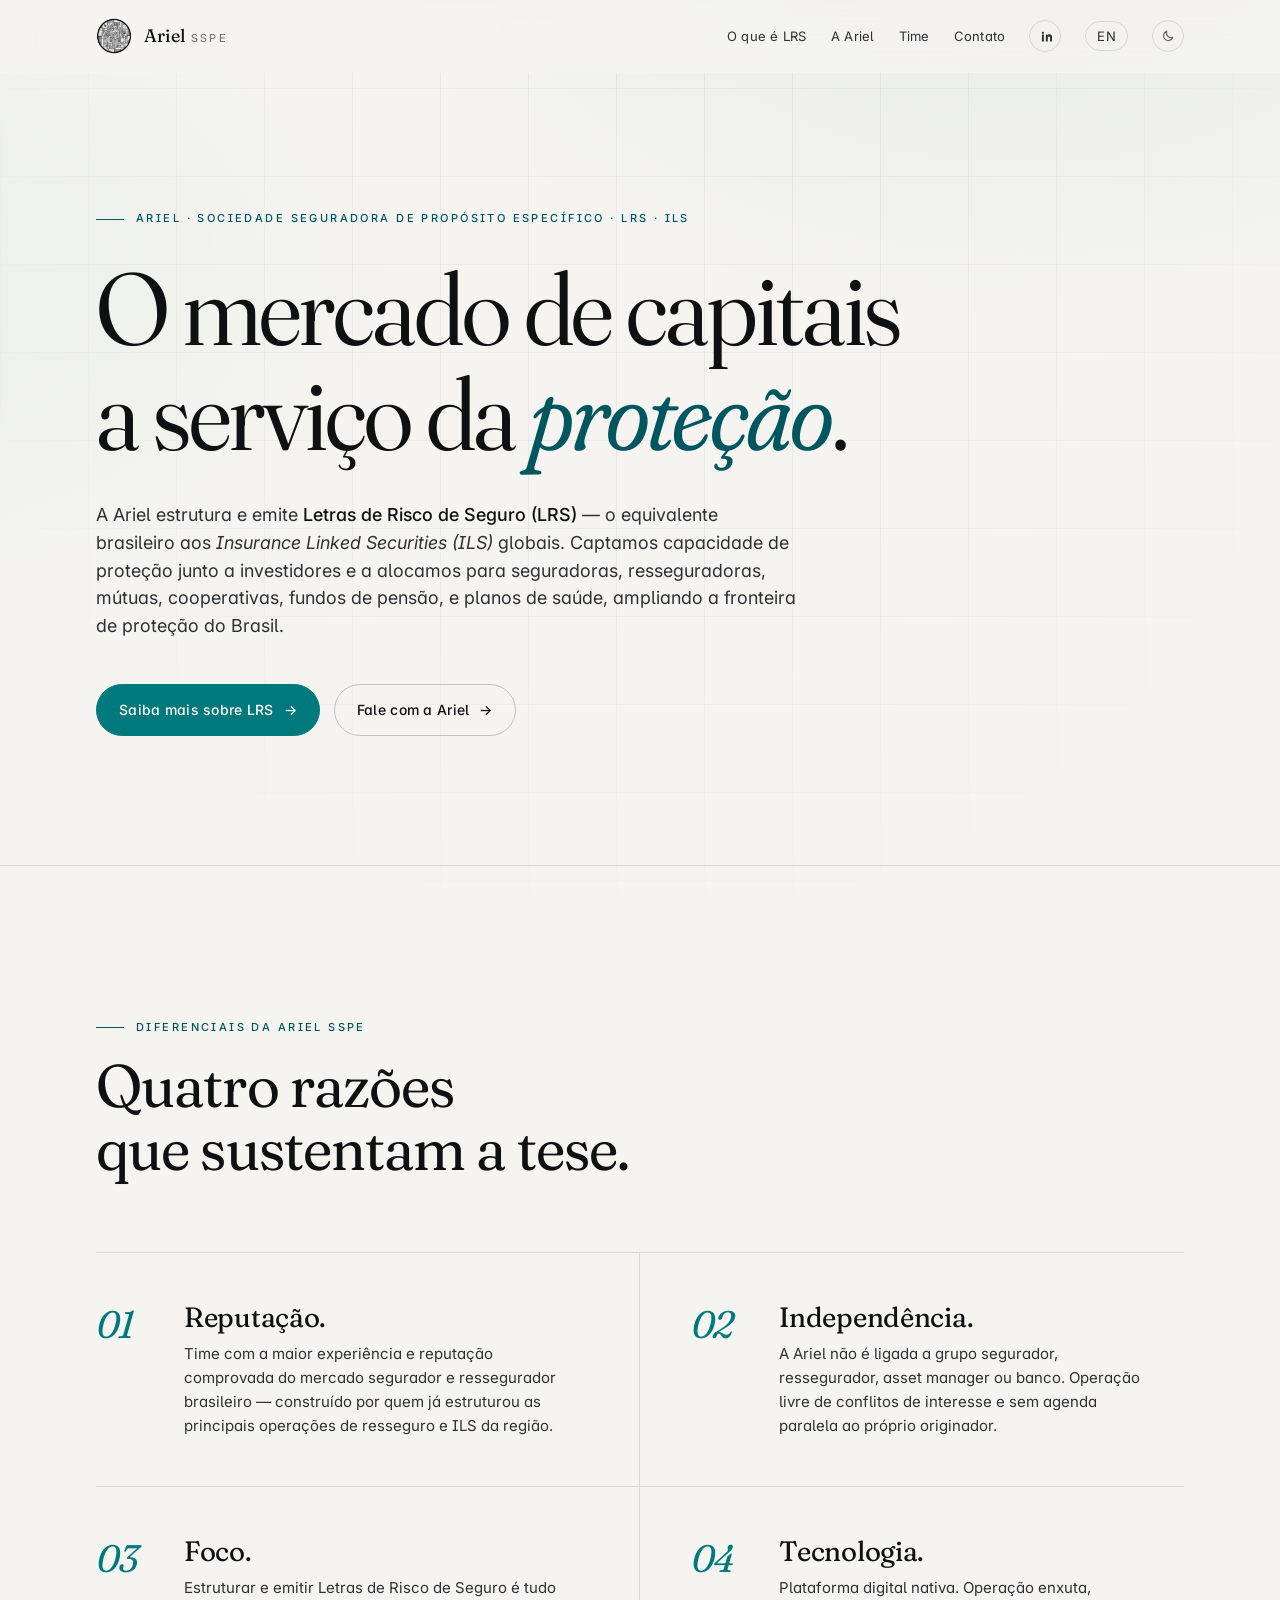
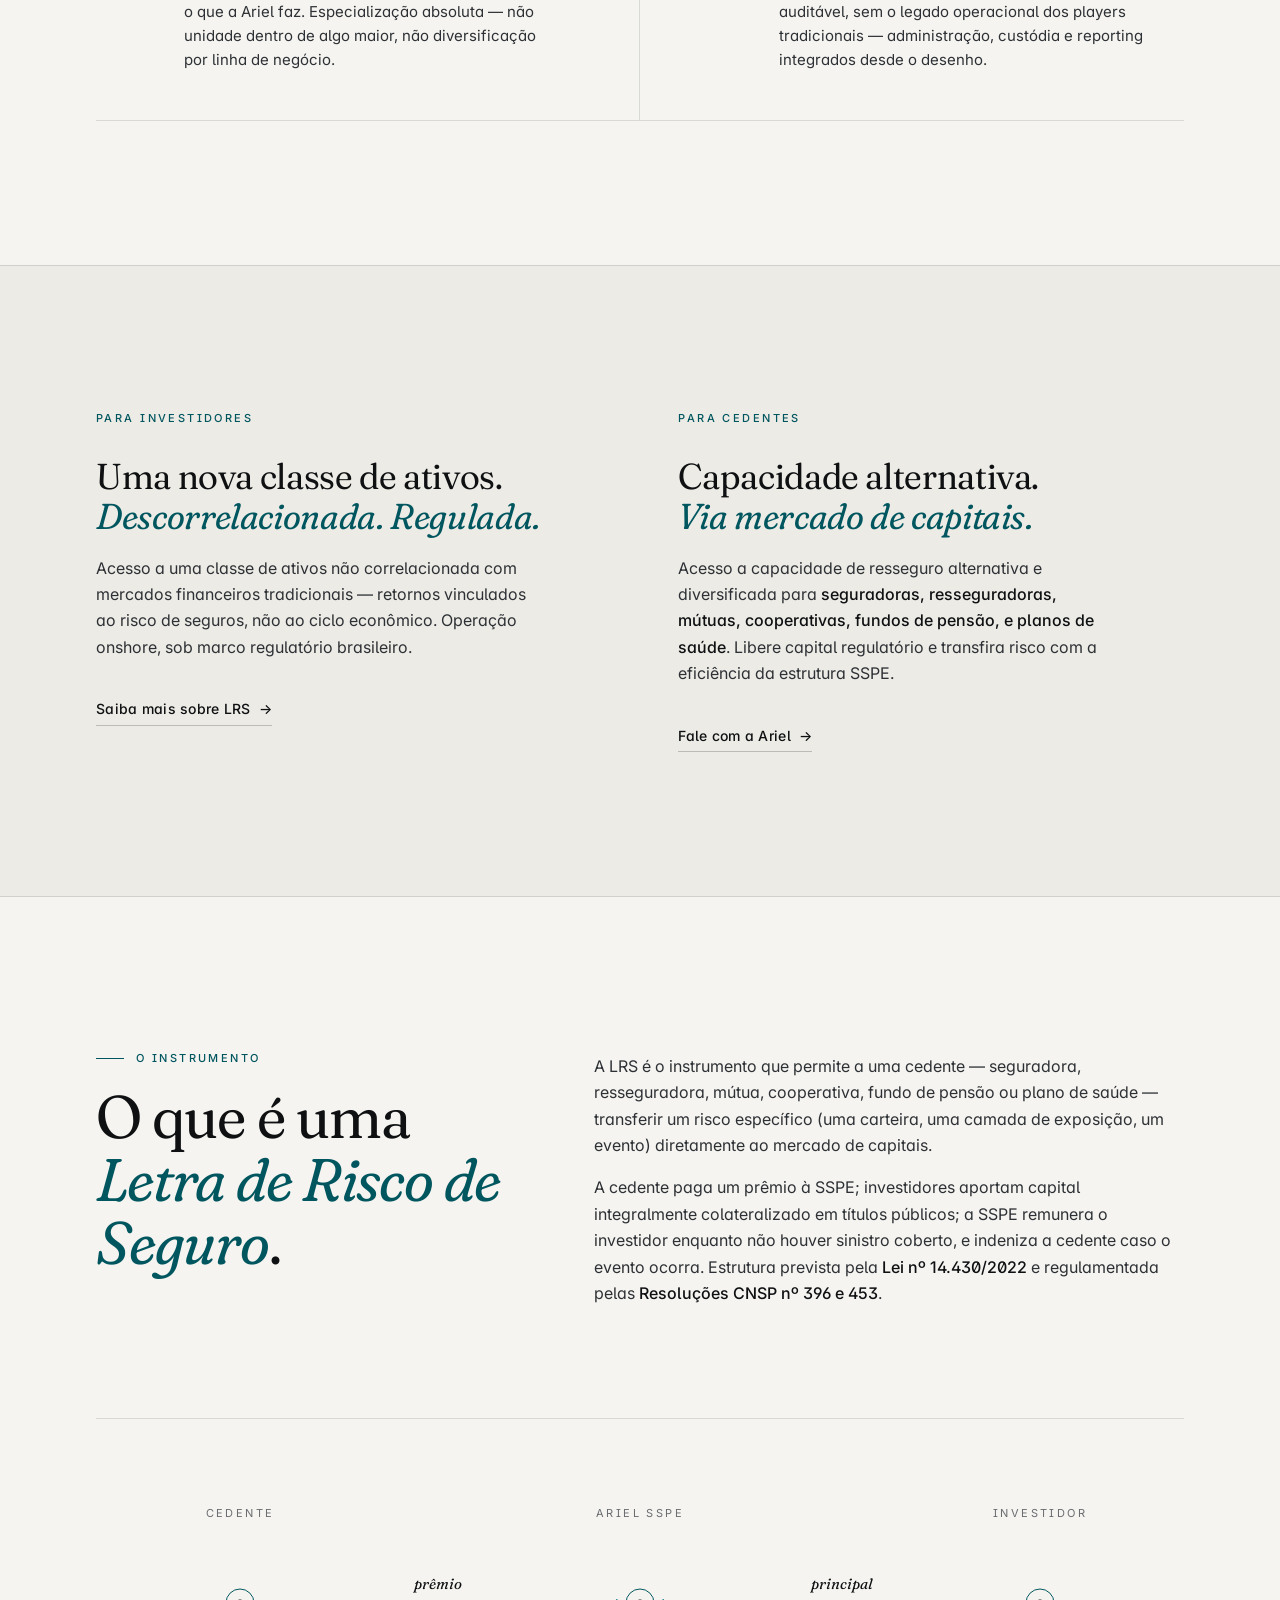
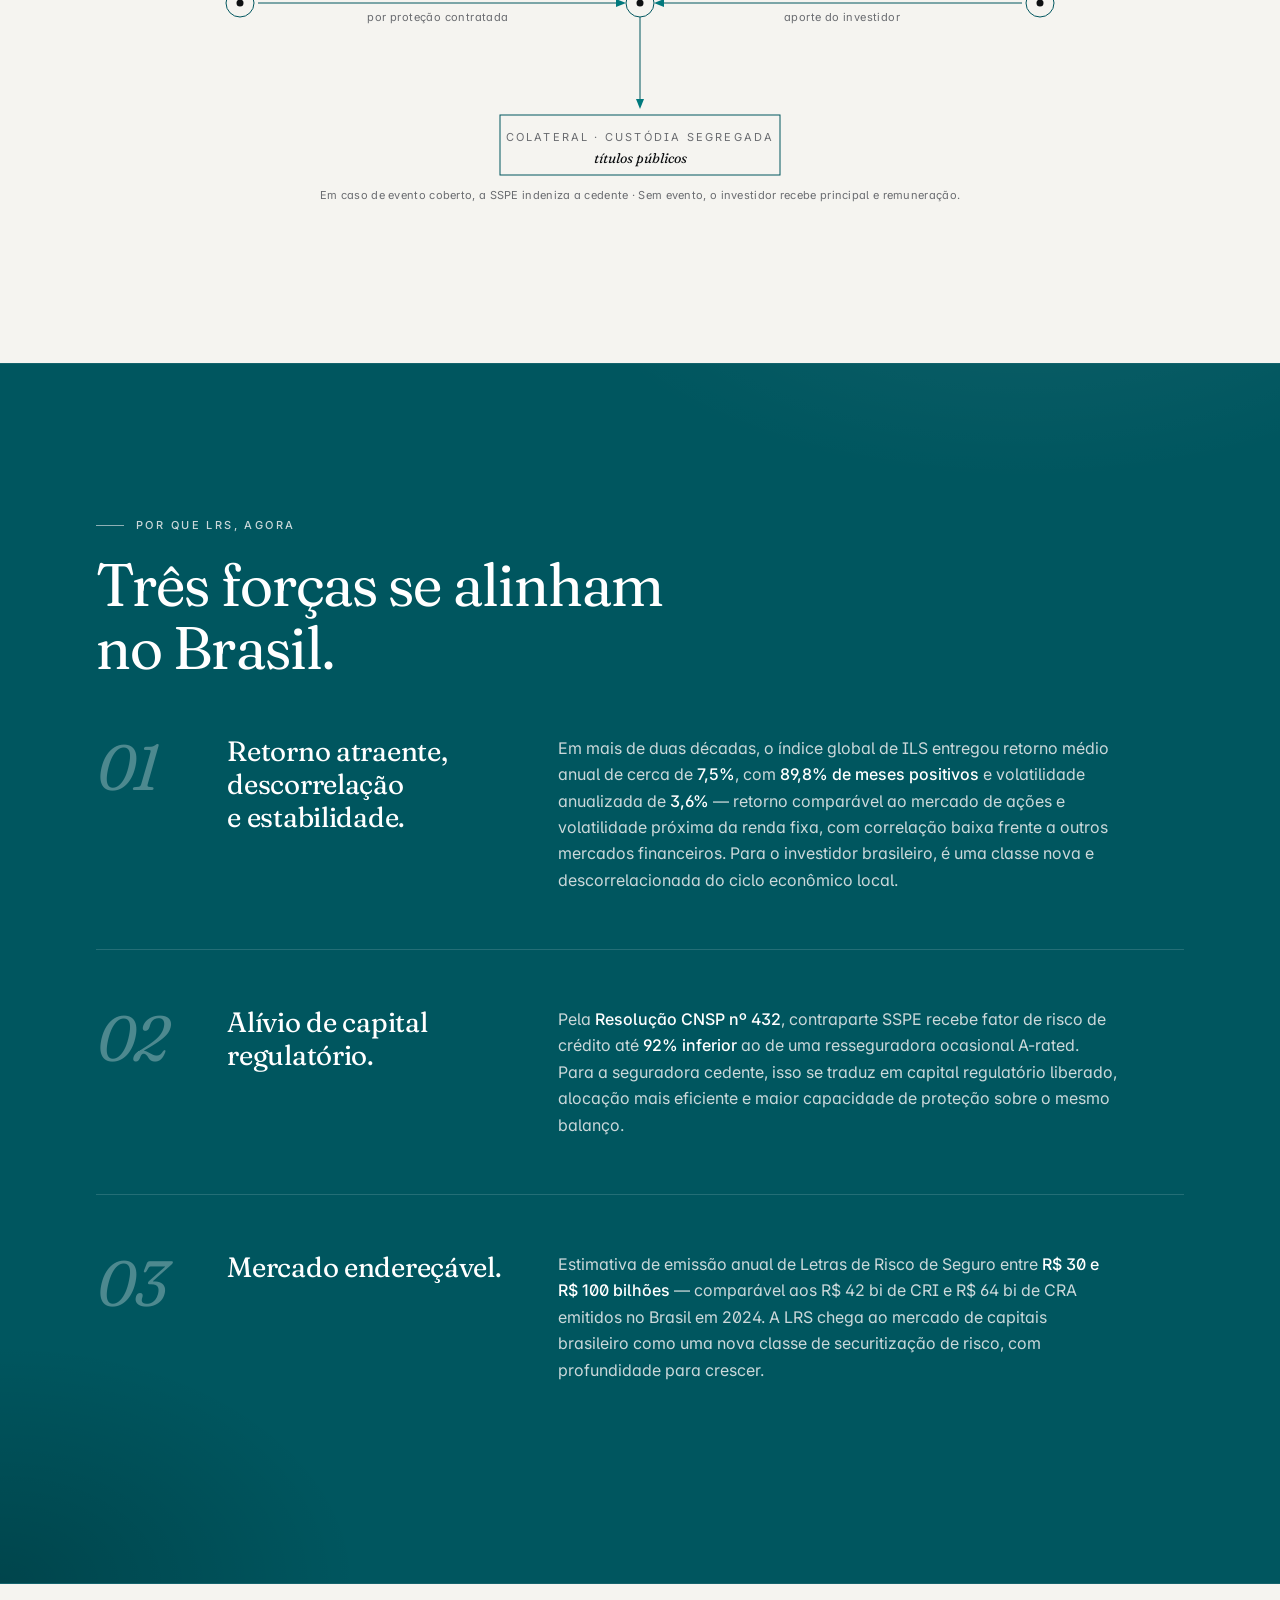
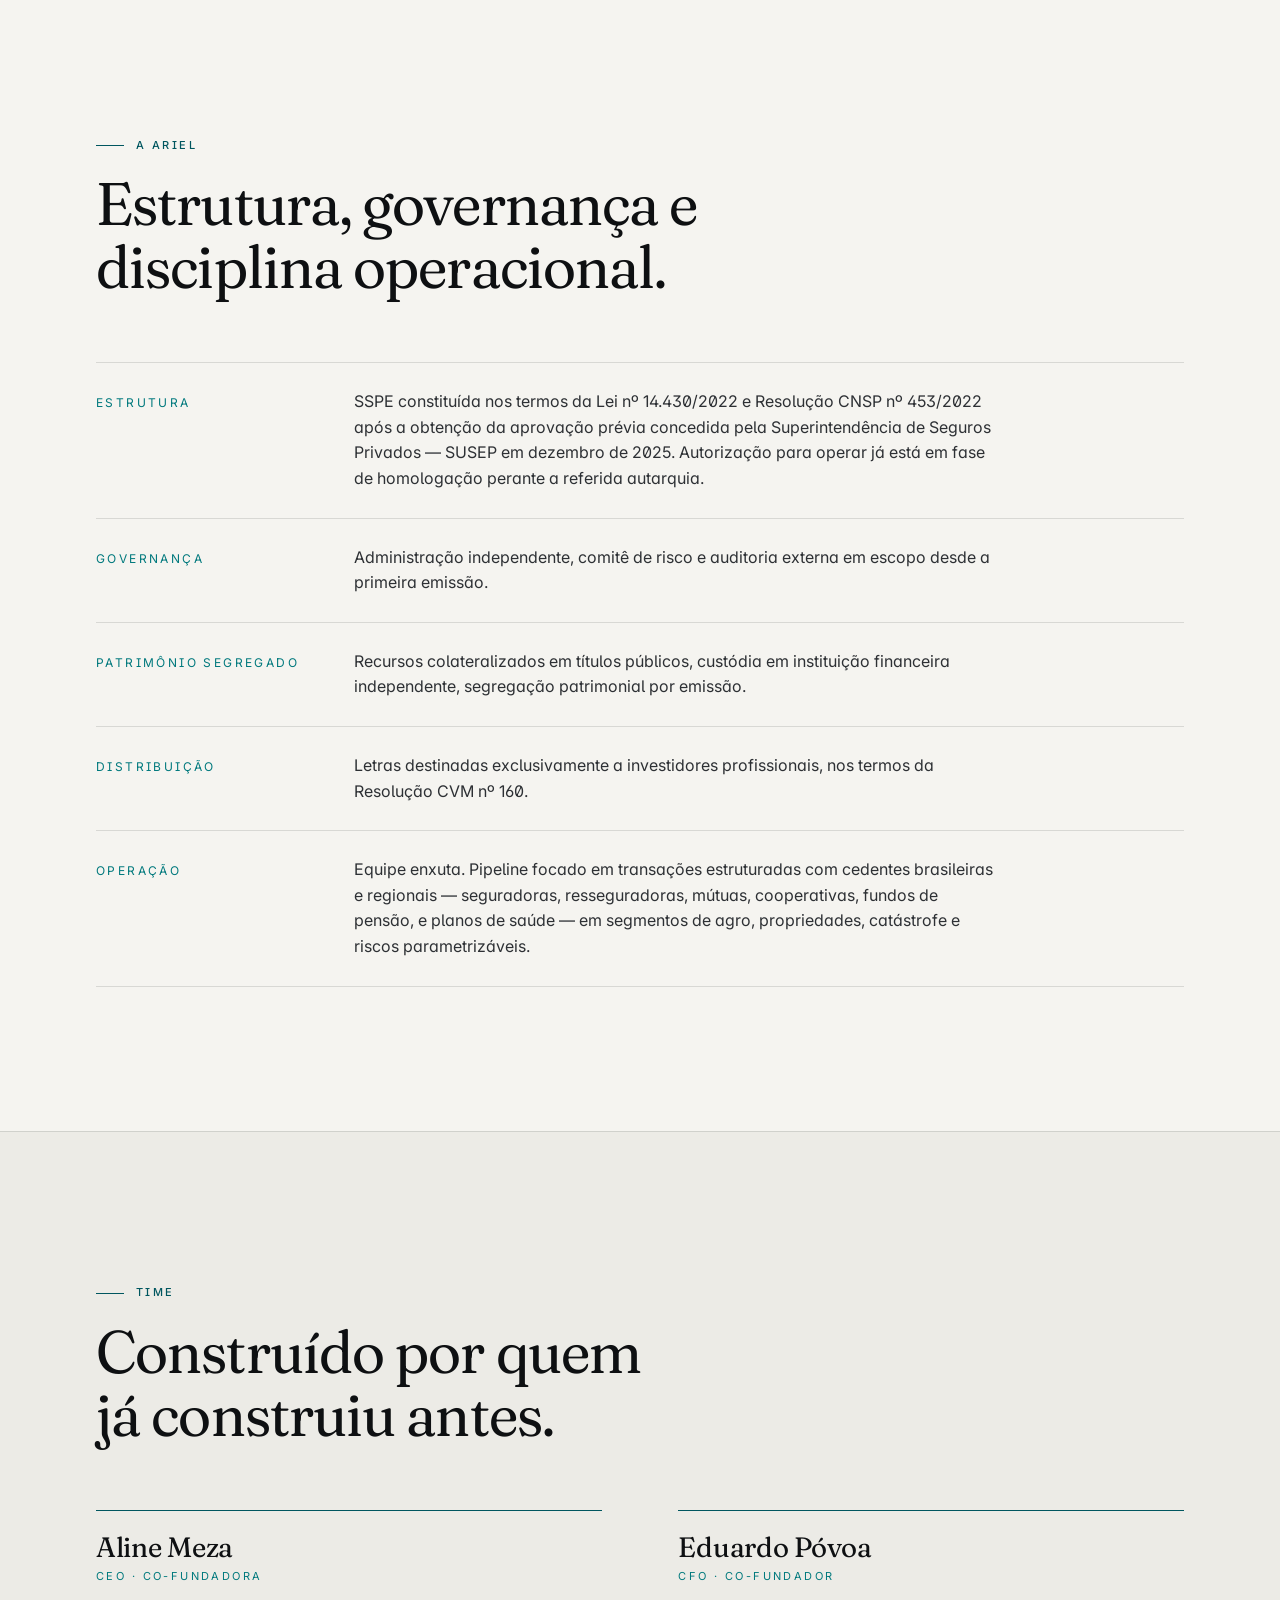
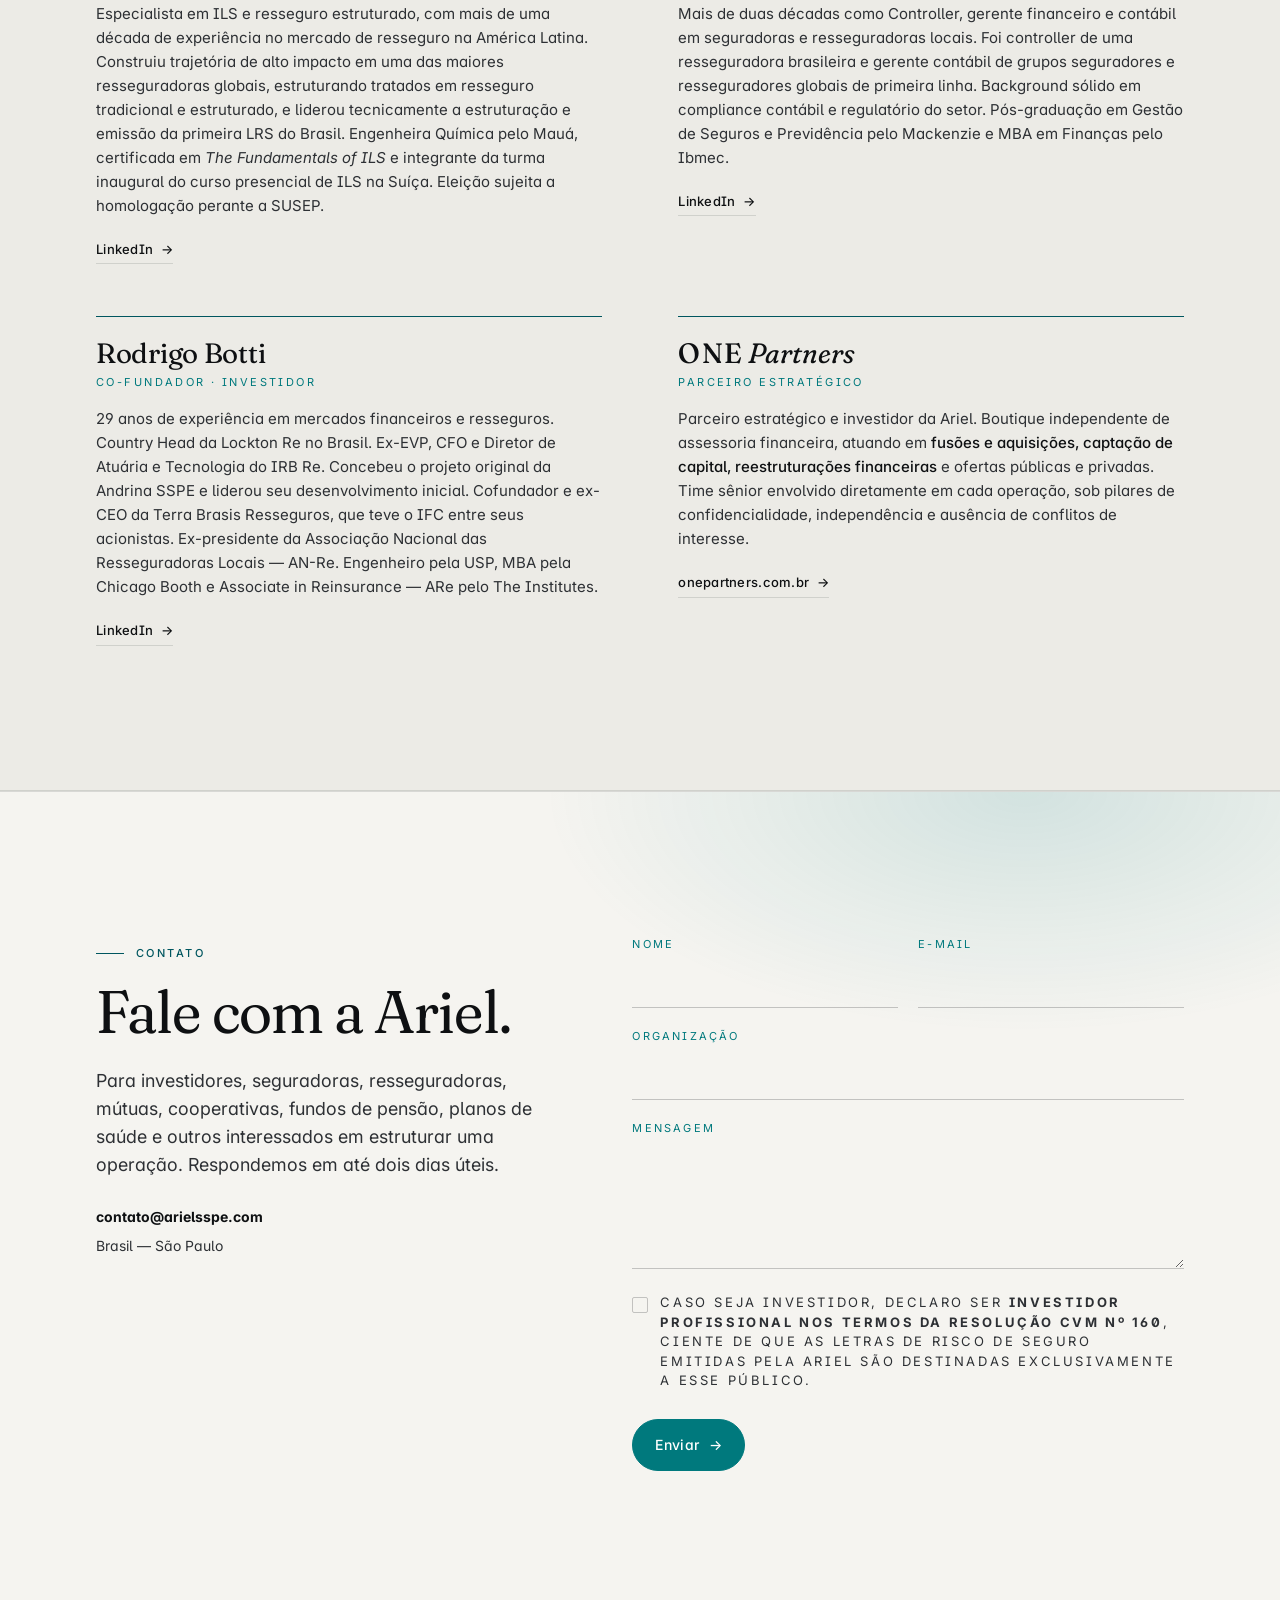
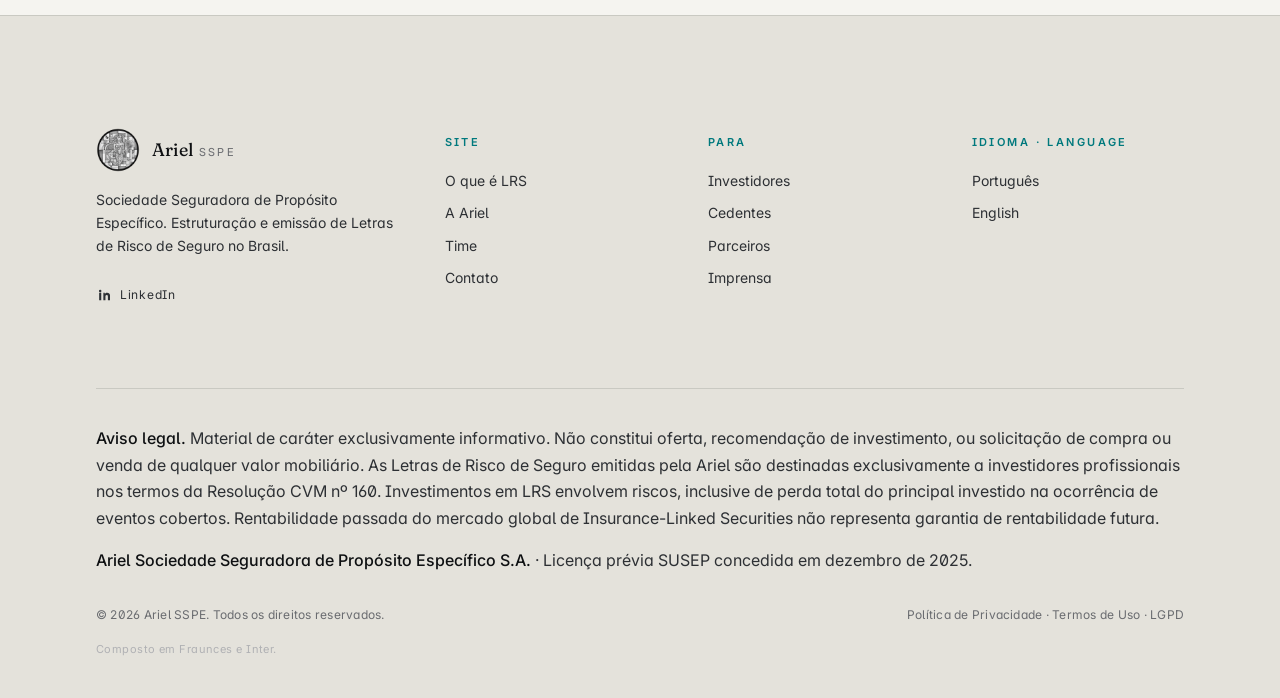
==== index.html @ 904cb1ef "PT contact section: restore "e outros interessados em estruturar uma operação" Per Rodrigo, the trai" ====
<!doctype html>
<html lang="pt-BR">
<head>
<meta charset="utf-8" />
<meta name="viewport" content="width=device-width, initial-scale=1, viewport-fit=cover" />
<title>Ariel — Sociedade Seguradora de Propósito Específico · LRS · ILS</title>
<meta name="description" content="A Ariel estrutura e emite Letras de Risco de Seguro (LRS), o equivalente brasileiro aos ILS globais. Capacidade de proteção do mercado de capitais para seguradoras cedentes." />
<meta name="theme-color" content="#06080A" />

<meta property="og:title" content="Ariel — Sociedade Seguradora de Propósito Específico" />
<meta property="og:description" content="O mercado de capitais a serviço da proteção. LRS · ILS · Brasil." />
<meta property="og:type" content="website" />
<meta property="og:url" content="https://arielsspe.com/" />
<meta property="og:locale" content="pt_BR" />
<meta property="og:locale:alternate" content="en_US" />
<meta property="og:image" content="https://arielsspe.com/assets/og.png" />
<meta property="og:image:width" content="1200" />
<meta property="og:image:height" content="630" />
<meta property="og:image:alt" content="Ariel SSPE — O mercado de capitais a serviço da proteção" />
<meta name="twitter:card" content="summary_large_image" />
<meta name="twitter:title" content="Ariel — Sociedade Seguradora de Propósito Específico" />
<meta name="twitter:description" content="O mercado de capitais a serviço da proteção. LRS · ILS · Brasil." />
<meta name="twitter:image" content="https://arielsspe.com/assets/og.png" />
<link rel="alternate" hreflang="pt-BR" href="https://arielsspe.com/" />
<link rel="alternate" hreflang="en" href="https://arielsspe.com/en.html" />
<link rel="alternate" hreflang="x-default" href="https://arielsspe.com/" />

<link rel="icon" href="favicon.svg" type="image/svg+xml" />

<script>
  /* Set theme before paint to prevent flash. Default = light. */
  (function () {
    try {
      var saved = localStorage.getItem("ariel.theme");
      document.documentElement.setAttribute("data-theme", saved || "light");
    } catch (e) {
      document.documentElement.setAttribute("data-theme", "light");
    }
  })();
</script>

<link rel="preconnect" href="https://fonts.googleapis.com" />
<link rel="preconnect" href="https://fonts.gstatic.com" crossorigin />
<link rel="stylesheet" href="https://fonts.googleapis.com/css2?family=Fraunces:ital,opsz,wght,SOFT@0,9..144,300..600,0..100;1,9..144,300..600,0..100&family=Inter:wght@400;500;600&display=swap" />

<link rel="stylesheet" href="styles.css" />
</head>
<body>

<header class="nav" id="nav">
  <div class="nav-inner">
    <a href="#top" class="brand" aria-label="Ariel — início">
      <span class="brand-mark" aria-hidden="true">
        <img class="logo-dark-only"  src="assets/logo-dark.png"  alt="" />
        <img class="logo-light-only" src="assets/logo-light.png" alt="" />
      </span>
      <span class="brand-name">Ariel<span class="brand-suffix">SSPE</span></span>
    </a>
    <nav class="nav-links" aria-label="Navegação principal">
      <a href="#lrs">O que é LRS</a>
      <a href="#ariel">A Ariel</a>
      <a href="#time">Time</a>
      <a href="#contato">Contato</a>
      <a href="https://www.linkedin.com/company/ariel-sspe/" target="_blank" rel="noopener" class="chip social" aria-label="LinkedIn da Ariel SSPE" title="LinkedIn">
        <svg viewBox="0 0 16 16" aria-hidden="true">
          <path d="M3.6 5.5h2.4V14H3.6V5.5zM4.8 2a1.4 1.4 0 1 1 0 2.8 1.4 1.4 0 0 1 0-2.8zM7.6 5.5H10v1.2c.4-.7 1.3-1.4 2.7-1.4 2.9 0 3.4 1.9 3.4 4.4V14H13.6V10.2c0-.9 0-2.1-1.3-2.1-1.3 0-1.5 1-1.5 2v3.9H8.4V5.5h-.8z"/>
        </svg>
      </a>
      <a href="en.html" class="chip lang" aria-label="Switch to English">EN</a>
      <button type="button" class="chip theme" id="themeToggle" aria-label="Alternar tema claro / escuro" title="Alternar tema">
        <svg class="icon-sun" viewBox="0 0 16 16" aria-hidden="true">
          <circle cx="8" cy="8" r="3"/>
          <path d="M8 1.2v1.6 M8 13.2v1.6 M1.2 8h1.6 M13.2 8h1.6 M3.05 3.05l1.13 1.13 M11.82 11.82l1.13 1.13 M3.05 12.95l1.13-1.13 M11.82 4.18l1.13-1.13"/>
        </svg>
        <svg class="icon-moon" viewBox="0 0 16 16" aria-hidden="true">
          <path d="M13.5 9.5A5.5 5.5 0 0 1 6.5 2.5a5.5 5.5 0 1 0 7 7z"/>
        </svg>
      </button>
    </nav>
  </div>
</header>

<main id="top">

<!-- ============================================================
     HERO
     ============================================================ -->
<section class="hero wrap" aria-labelledby="hero-h">
  <div class="reveal">
    <div class="eyebrow">Ariel · Sociedade Seguradora de Propósito Específico · LRS · ILS</div>
    <h1 class="display" id="hero-h">
      O mercado de capitais<br />
      a serviço da <em>proteção</em>.
    </h1>
    <p class="lead hero-sub">
      A Ariel estrutura e emite <strong>Letras de Risco de Seguro (LRS)</strong> — o equivalente brasileiro aos <em>Insurance Linked Securities (ILS)</em> globais. Captamos capacidade de proteção junto a investidores e a alocamos para seguradoras, resseguradoras, mútuas, cooperativas, fundos de pensão, e planos de saúde, ampliando a fronteira de proteção do Brasil.
    </p>
    <div class="hero-cta">
      <a href="#lrs" class="btn primary">Saiba mais sobre LRS <span class="arrow">→</span></a>
      <a href="#contato" class="btn">Fale com a Ariel <span class="arrow">→</span></a>
    </div>
  </div>
</section>

<!-- ============================================================
     DIFERENCIAIS
     ============================================================ -->
<section class="differentials" aria-labelledby="diff-h">
  <div class="wrap reveal">
    <div class="head">
      <div class="eyebrow">Diferenciais da Ariel SSPE</div>
      <h2 class="section-title" id="diff-h">Quatro razões<br />que sustentam a tese.</h2>
    </div>

    <div class="differentials-grid">
      <div class="item">
        <div class="ord">01</div>
        <div>
          <h3>Reputação.</h3>
          <p>Time com a maior experiência e reputação comprovada do mercado segurador e ressegurador brasileiro — construído por quem já estruturou as principais operações de resseguro e ILS da região.</p>
        </div>
      </div>

      <div class="item">
        <div class="ord">02</div>
        <div>
          <h3>Independência.</h3>
          <p>A Ariel não é ligada a grupo segurador, ressegurador, asset manager ou banco. Operação livre de conflitos de interesse e sem agenda paralela ao próprio originador.</p>
        </div>
      </div>

      <div class="item">
        <div class="ord">03</div>
        <div>
          <h3>Foco.</h3>
          <p>Estruturar e emitir Letras de Risco de Seguro é tudo o que a Ariel faz. Especialização absoluta — não unidade dentro de algo maior, não diversificação por linha de negócio.</p>
        </div>
      </div>

      <div class="item">
        <div class="ord">04</div>
        <div>
          <h3>Tecnologia.</h3>
          <p>Plataforma digital nativa. Operação enxuta, auditável, sem o legado operacional dos players tradicionais — administração, custódia e reporting integrados desde o desenho.</p>
        </div>
      </div>
    </div>
  </div>
</section>

<!-- ============================================================
     PARA QUEM
     ============================================================ -->
<section class="for-whom" aria-labelledby="for-whom-h">
  <div class="wrap">
    <h2 class="visually-hidden" id="for-whom-h" style="position:absolute;left:-9999px">Para quem</h2>
    <div class="grid">
      <div class="audience reveal">
        <div class="eyebrow no-rule">Para investidores</div>
        <h3>Uma nova classe de ativos.<br /><em>Descorrelacionada. Regulada.</em></h3>
        <p>
          Acesso a uma classe de ativos não correlacionada com mercados financeiros tradicionais — retornos vinculados ao risco de seguros, não ao ciclo econômico. Operação onshore, sob marco regulatório brasileiro.
        </p>
        <a href="#lrs" class="link">Saiba mais sobre LRS <span class="arrow">→</span></a>
      </div>

      <div class="audience reveal">
        <div class="eyebrow no-rule">Para cedentes</div>
        <h3>Capacidade alternativa.<br /><em>Via mercado de capitais.</em></h3>
        <p>
          Acesso a capacidade de resseguro alternativa e diversificada para <strong>seguradoras, resseguradoras, mútuas, cooperativas, fundos de pensão, e planos de saúde</strong>. Libere capital regulatório e transfira risco com a eficiência da estrutura SSPE.
        </p>
        <a href="#contato" class="link">Fale com a Ariel <span class="arrow">→</span></a>
      </div>
    </div>
  </div>
</section>

<!-- ============================================================
     O QUE É UMA LRS
     ============================================================ -->
<section id="lrs" aria-labelledby="lrs-h">
  <div class="wrap">
    <div class="lrs-intro reveal">
      <div>
        <div class="eyebrow">O instrumento</div>
        <h2 class="section-title" id="lrs-h">O que é uma <em style="font-style:italic; font-variation-settings: 'opsz' 60, 'SOFT' 80;">Letra de Risco de Seguro</em>.</h2>
      </div>
      <div class="copy">
        <p>
          A LRS é o instrumento que permite a uma cedente — seguradora, resseguradora, mútua, cooperativa, fundo de pensão ou plano de saúde — transferir um risco específico (uma carteira, uma camada de exposição, um evento) diretamente ao mercado de capitais.
        </p>
        <p>
          A cedente paga um prêmio à SSPE; investidores aportam capital integralmente colateralizado em títulos públicos; a SSPE remunera o investidor enquanto não houver sinistro coberto, e indeniza a cedente caso o evento ocorra. Estrutura prevista pela <strong>Lei nº 14.430/2022</strong> e regulamentada pelas <strong>Resoluções CNSP nº 396 e 453</strong>.
        </p>
      </div>
    </div>

    <div class="diagram reveal">
      <svg viewBox="0 0 1040 336" role="img" aria-labelledby="diag-title diag-desc" xmlns="http://www.w3.org/2000/svg">
        <title id="diag-title">Fluxo de uma Letra de Risco de Seguro</title>
        <desc id="diag-desc">Cedente paga prêmio à Ariel SSPE; investidor profissional aporta principal; recursos são colateralizados em títulos públicos.</desc>

        <!-- column labels -->
        <g class="d-label" font-family="Inter, sans-serif" font-size="11" letter-spacing="2.4" text-anchor="middle">
          <text x="120" y="34">CEDENTE</text>
          <text x="520" y="34">ARIEL SSPE</text>
          <text x="920" y="34">INVESTIDOR</text>
        </g>

        <!-- station dots (ink) -->
        <g class="d-station">
          <circle cx="120" cy="120" r="3.5" />
          <circle cx="520" cy="120" r="3.5" />
          <circle cx="920" cy="120" r="3.5" />
        </g>

        <!-- station rings (deep green) -->
        <g class="d-ring" stroke-width="1">
          <circle cx="120" cy="120" r="14" />
          <circle cx="520" cy="120" r="14" />
          <circle cx="920" cy="120" r="14" />
        </g>

        <!-- prêmio: cedente → SSPE -->
        <line class="d-line" x1="138" y1="120" x2="498" y2="120" stroke-width="1" />
        <polygon class="d-arrow" points="506,120 496,116 496,124" />
        <text class="d-italic" x="318" y="106" font-family="Fraunces, serif" font-style="italic" font-size="15" text-anchor="middle">prêmio</text>
        <text class="d-label"  x="318" y="138" font-family="Inter, sans-serif" font-size="11" text-anchor="middle" letter-spacing="0.4">por proteção contratada</text>

        <!-- principal: investidor → SSPE -->
        <line class="d-line" x1="542" y1="120" x2="902" y2="120" stroke-width="1" />
        <polygon class="d-arrow" points="534,120 544,116 544,124" />
        <text class="d-italic" x="722" y="106" font-family="Fraunces, serif" font-style="italic" font-size="15" text-anchor="middle">principal</text>
        <text class="d-label"  x="722" y="138" font-family="Inter, sans-serif" font-size="11" text-anchor="middle" letter-spacing="0.4">aporte do investidor</text>

        <!-- vertical: SSPE → colateral -->
        <line class="d-line" x1="520" y1="134" x2="520" y2="218" stroke-width="1" />
        <polygon class="d-arrow" points="520,226 516,216 524,216" />

        <!-- collateral box -->
        <rect class="d-rect" x="380" y="232" width="280" height="60" stroke-width="1" />
        <text class="d-label"  x="520" y="258" font-family="Inter, sans-serif" font-size="11" letter-spacing="2.2" text-anchor="middle">COLATERAL · CUSTÓDIA SEGREGADA</text>
        <text class="d-italic" x="520" y="280" font-family="Fraunces, serif" font-style="italic" font-size="14" text-anchor="middle">títulos públicos</text>

        <!-- contingent flow note -->
        <text class="d-label" x="520" y="316" font-family="Inter, sans-serif" font-size="11" text-anchor="middle" letter-spacing="0.3">
          Em caso de evento coberto, a SSPE indeniza a cedente · Sem evento, o investidor recebe principal e remuneração.
        </text>
      </svg>
    </div>
  </div>
</section>

<!-- ============================================================
     POR QUE LRS, AGORA
     ============================================================ -->
<section class="pillars" id="ariel" aria-labelledby="pillars-h">
  <div class="wrap reveal">
    <div class="eyebrow">Por que LRS, agora</div>
    <h2 class="section-title" id="pillars-h">Três forças se alinham<br />no Brasil.</h2>

    <div class="row">
      <div class="ord">01</div>
      <h3>Retorno atraente, descorrelação<br />e estabilidade.</h3>
      <p>
        Em mais de duas décadas, o índice global de ILS entregou retorno médio anual de cerca de <strong>7,5%</strong>, com <strong>89,8% de meses positivos</strong> e volatilidade anualizada de <strong>3,6%</strong> — retorno comparável ao mercado de ações e volatilidade próxima da renda fixa, com correlação baixa frente a outros mercados financeiros. Para o investidor brasileiro, é uma classe nova e descorrelacionada do ciclo econômico local.
      </p>
    </div>

    <div class="row">
      <div class="ord">02</div>
      <h3>Alívio de capital regulatório.</h3>
      <p>
        Pela <strong>Resolução CNSP nº 432</strong>, contraparte SSPE recebe fator de risco de crédito até <strong>92% inferior</strong> ao de uma resseguradora ocasional A-rated. Para a seguradora cedente, isso se traduz em capital regulatório liberado, alocação mais eficiente e maior capacidade de proteção sobre o mesmo balanço.
      </p>
    </div>

    <div class="row">
      <div class="ord">03</div>
      <h3>Mercado endereçável.</h3>
      <p>
        Estimativa de emissão anual de Letras de Risco de Seguro entre <strong>R$ 30 e R$ 100 bilhões</strong> — comparável aos R$ 42 bi de CRI e R$ 64 bi de CRA emitidos no Brasil em 2024. A LRS chega ao mercado de capitais brasileiro como uma nova classe de securitização de risco, com profundidade para crescer.
      </p>
    </div>
  </div>
</section>

<!-- ============================================================
     COMO A ARIEL OPERA
     ============================================================ -->
<section class="operates" aria-labelledby="operates-h">
  <div class="wrap reveal">
    <div class="eyebrow">A Ariel</div>
    <h2 class="section-title" id="operates-h">Estrutura, governança e<br />disciplina operacional.</h2>

    <dl>
      <div>
        <dt>Estrutura</dt>
        <dd>SSPE constituída nos termos da Lei nº 14.430/2022 e Resolução CNSP nº 453/2022 após a obtenção da aprovação prévia concedida pela Superintendência de Seguros Privados — SUSEP em dezembro de 2025. Autorização para operar já está em fase de homologação perante a referida autarquia.</dd>
      </div>
      <div>
        <dt>Governança</dt>
        <dd>Administração independente, comitê de risco e auditoria externa em escopo desde a primeira emissão.</dd>
      </div>
      <div>
        <dt>Patrimônio segregado</dt>
        <dd>Recursos colateralizados em títulos públicos, custódia em instituição financeira independente, segregação patrimonial por emissão.</dd>
      </div>
      <div>
        <dt>Distribuição</dt>
        <dd>Letras destinadas exclusivamente a investidores profissionais, nos termos da Resolução CVM nº 160.</dd>
      </div>
      <div>
        <dt>Operação</dt>
        <dd>Equipe enxuta. Pipeline focado em transações estruturadas com cedentes brasileiras e regionais — seguradoras, resseguradoras, mútuas, cooperativas, fundos de pensão, e planos de saúde — em segmentos de agro, propriedades, catástrofe e riscos parametrizáveis.</dd>
      </div>
    </dl>
  </div>
</section>

<!-- ============================================================
     TIME
     ============================================================ -->
<section class="team" id="time" aria-labelledby="team-h">
  <div class="wrap reveal">
    <div class="eyebrow">Time</div>
    <h2 class="section-title" id="team-h">Construído por quem<br />já construiu antes.</h2>

    <div class="team-grid">
      <article class="member">
        <h3 class="name">Aline Meza</h3>
        <div class="role">CEO · Co-fundadora</div>
        <p>
          Especialista em ILS e resseguro estruturado, com mais de uma década de experiência no mercado de resseguro na América Latina. Construiu trajetória de alto impacto em uma das maiores resseguradoras globais, estruturando tratados em resseguro tradicional e estruturado, e liderou tecnicamente a estruturação e emissão da primeira LRS do Brasil. Engenheira Química pelo Mauá, certificada em <em>The Fundamentals of ILS</em> e integrante da turma inaugural do curso presencial de ILS na Suíça. Eleição sujeita a homologação perante a SUSEP.
        </p>
        <a href="https://linkedin.com/in/aline-meza-cert-lrs-77653518" target="_blank" rel="noopener" class="link">LinkedIn <span class="arrow">→</span></a>
      </article>

      <article class="member">
        <h3 class="name">Eduardo Póvoa</h3>
        <div class="role">CFO · Co-fundador</div>
        <p>
          Mais de duas décadas como Controller, gerente financeiro e contábil em seguradoras e resseguradoras locais. Foi controller de uma resseguradora brasileira e gerente contábil de grupos seguradores e resseguradores globais de primeira linha. Background sólido em compliance contábil e regulatório do setor. Pós-graduação em Gestão de Seguros e Previdência pelo Mackenzie e MBA em Finanças pelo Ibmec.
        </p>
        <a href="https://linkedin.com/in/eduardo-póvoa-817a9116" target="_blank" rel="noopener" class="link">LinkedIn <span class="arrow">→</span></a>
      </article>

      <article class="member">
        <h3 class="name">Rodrigo Botti</h3>
        <div class="role">Co-fundador · Investidor</div>
        <p>
          29 anos de experiência em mercados financeiros e resseguros. Country Head da Lockton Re no Brasil. Ex-EVP, CFO e Diretor de Atuária e Tecnologia do IRB Re. Concebeu o projeto original da Andrina SSPE e liderou seu desenvolvimento inicial. Cofundador e ex-CEO da Terra Brasis Resseguros, que teve o IFC entre seus acionistas. Ex-presidente da Associação Nacional das Resseguradoras Locais — AN-Re. Engenheiro pela USP, MBA pela Chicago Booth e Associate in Reinsurance — ARe pelo The Institutes.
        </p>
        <a href="https://www.linkedin.com/in/rodrigobotti" target="_blank" rel="noopener" class="link">LinkedIn <span class="arrow">→</span></a>
      </article>

      <article class="member partner">
        <h3 class="name"><span class="one">ONE</span> Partners</h3>
        <div class="role">Parceiro Estratégico</div>
        <p>
          Parceiro estratégico e investidor da Ariel. Boutique independente de assessoria financeira, atuando em <strong>fusões e aquisições, captação de capital, reestruturações financeiras</strong> e ofertas públicas e privadas. Time sênior envolvido diretamente em cada operação, sob pilares de confidencialidade, independência e ausência de conflitos de interesse.
        </p>
        <a href="https://onepartners.com.br/home-en/" target="_blank" rel="noopener" class="link">onepartners.com.br <span class="arrow">→</span></a>
      </article>
    </div>
  </div>
</section>

<!-- ============================================================
     CONTATO
     ============================================================ -->
<section class="contact" id="contato" aria-labelledby="contact-h">
  <div class="wrap reveal">
    <div class="contact-grid">
      <div class="contact-info">
        <div class="eyebrow">Contato</div>
        <h2 class="section-title" id="contact-h">Fale com a Ariel.</h2>
        <p class="lead" style="margin-top:24px">
          Para investidores, seguradoras, resseguradoras, mútuas, cooperativas, fundos de pensão, planos de saúde e outros interessados em estruturar uma operação. Respondemos em até dois dias úteis.
        </p>
        <div class="meta">
          <div><strong>contato@arielsspe.com</strong></div>
          <div>Brasil — São Paulo</div>
        </div>
      </div>

      <form class="contact-form" id="contactForm" novalidate>
        <div class="row">
          <div class="field">
            <label for="name">Nome</label>
            <input id="name" name="name" type="text" required autocomplete="name" />
          </div>
          <div class="field">
            <label for="email">E-mail</label>
            <input id="email" name="email" type="email" required autocomplete="email" />
          </div>
        </div>

        <div class="field">
          <label for="org">Organização</label>
          <input id="org" name="org" type="text" autocomplete="organization" />
        </div>

        <div class="field">
          <label for="message">Mensagem</label>
          <textarea id="message" name="message" rows="4" required></textarea>
        </div>

        <label class="check show" id="investorCheck">
          <input type="checkbox" id="investorAck" name="investorAck" />
          <span>Caso seja investidor, declaro ser <strong>investidor profissional nos termos da Resolução CVM nº 160</strong>, ciente de que as Letras de Risco de Seguro emitidas pela Ariel são destinadas exclusivamente a esse público.</span>
        </label>

        <div class="submit">
          <button type="submit" class="btn primary">Enviar <span class="arrow">→</span></button>
        </div>

        <div class="feedback" id="formFeedback" role="status" aria-live="polite"></div>
      </form>
    </div>
  </div>
</section>

</main>

<!-- ============================================================
     FOOTER
     ============================================================ -->
<footer>
  <div class="wrap">
    <div class="footer-top">
      <div class="footer-brand">
        <a href="#top" class="brand">
          <span class="brand-mark" aria-hidden="true">
            <img class="logo-dark-only"  src="assets/logo-dark.png"  alt="" />
            <img class="logo-light-only" src="assets/logo-light.png" alt="" />
          </span>
          <span class="brand-name">Ariel<span class="brand-suffix">SSPE</span></span>
        </a>
        <p>
          Sociedade Seguradora de Propósito Específico. Estruturação e emissão de Letras de Risco de Seguro no Brasil.
        </p>
        <a href="https://www.linkedin.com/company/ariel-sspe/" target="_blank" rel="noopener" class="footer-social" aria-label="LinkedIn da Ariel SSPE">
          <svg viewBox="0 0 16 16" aria-hidden="true">
            <path d="M3.6 5.5h2.4V14H3.6V5.5zM4.8 2a1.4 1.4 0 1 1 0 2.8 1.4 1.4 0 0 1 0-2.8zM7.6 5.5H10v1.2c.4-.7 1.3-1.4 2.7-1.4 2.9 0 3.4 1.9 3.4 4.4V14H13.6V10.2c0-.9 0-2.1-1.3-2.1-1.3 0-1.5 1-1.5 2v3.9H8.4V5.5h-.8z"/>
          </svg>
          LinkedIn
        </a>
      </div>

      <div class="footer-col">
        <h4>Site</h4>
        <ul>
          <li><a href="#lrs">O que é LRS</a></li>
          <li><a href="#ariel">A Ariel</a></li>
          <li><a href="#time">Time</a></li>
          <li><a href="#contato">Contato</a></li>
        </ul>
      </div>

      <div class="footer-col">
        <h4>Para</h4>
        <ul>
          <li><a href="#contato">Investidores</a></li>
          <li><a href="#contato">Cedentes</a></li>
          <li><a href="#contato">Parceiros</a></li>
          <li><a href="#contato">Imprensa</a></li>
        </ul>
      </div>

      <div class="footer-col">
        <h4>Idioma · Language</h4>
        <ul>
          <li><a href="index.html">Português</a></li>
          <li><a href="en.html">English</a></li>
        </ul>
      </div>
    </div>

    <div class="disclaimer">
      <p><strong>Aviso legal.</strong> Material de caráter exclusivamente informativo. Não constitui oferta, recomendação de investimento, ou solicitação de compra ou venda de qualquer valor mobiliário. As Letras de Risco de Seguro emitidas pela Ariel são destinadas exclusivamente a investidores profissionais nos termos da Resolução CVM nº 160. Investimentos em LRS envolvem riscos, inclusive de perda total do principal investido na ocorrência de eventos cobertos. Rentabilidade passada do mercado global de Insurance-Linked Securities não representa garantia de rentabilidade futura.</p>
      <p><strong>Ariel Sociedade Seguradora de Propósito Específico S.A.</strong> · Licença prévia SUSEP concedida em dezembro de 2025.</p>
    </div>

    <div class="legal-bar">
      <span>© <span id="year"></span> Ariel SSPE. Todos os direitos reservados.</span>
      <span>
        <a href="#">Política de Privacidade</a> · <a href="#">Termos de Uso</a> · <a href="#">LGPD</a>
      </span>
    </div>

    <div class="colophon">
      Composto em Fraunces e Inter.
    </div>
  </div>
</footer>

<script>window.ARIEL_FORM_ENDPOINT = "https://formspree.io/f/mjgljqok";</script>
<script src="script.js"></script>
</body>
</html>
---- styles.css ----
/* ============================================================
   Ariel — Sociedade Seguradora de Propósito Específico
   Set in Fraunces (display) and Inter (body).
   Brand palette only:
     Dark green   #00565F
     Medium green #00797D
     Light green  #009997
     Gray         #98989A
     Light gray   #D1D2D4
   ============================================================ */

/* ------------------------------------------------------------
   Theme tokens
   ------------------------------------------------------------ */

:root,
[data-theme="dark"] {
  --bg:           #06080A;
  --bg-lift:      #0B0E11;
  --bg-deep:      #040507;

  --ink:          #ECEDEF;
  --ink-soft:     #B7B8BB;
  --ink-mute:     #7A7C80;
  --ink-faint:    #3F4145;

  --accent:       #009997;   /* light green */
  --accent-mid:   #00797D;   /* medium green */
  --accent-deep:  #00565F;   /* dark green */
  --gray-warm:    #98989A;
  --gray-light:   #D1D2D4;

  --hairline:        rgba(236, 237, 239, 0.10);
  --hairline-strong: rgba(236, 237, 239, 0.20);

  --eyebrow-color: #00797D;
  --italic-tint:   var(--gray-light);
  --selection-bg:  var(--accent);
  --selection-fg:  var(--bg);

  --hero-grad-1:  rgba(0, 153, 151, 0.10);
  --hero-grad-2:  rgba(0, 121, 125, 0.08);

  --logo-dark-display:  block;
  --logo-light-display: none;
}

[data-theme="light"] {
  --bg:           #F5F4F0;       /* warm paper */
  --bg-lift:      #ECEBE6;       /* slightly more saturated paper */
  --bg-deep:      #E4E2DB;       /* deepest paper */

  --ink:          #0E1012;       /* deep ink, near-black */
  --ink-soft:     #2D3034;
  --ink-mute:     #6A6C70;
  --ink-faint:    #B0B1B4;

  --accent:       #00797D;       /* medium green reads better on white */
  --accent-mid:   #00565F;
  --accent-deep:  #00565F;
  --gray-warm:    #98989A;
  --gray-light:   #D1D2D4;

  --hairline:        rgba(14, 16, 18, 0.12);
  --hairline-strong: rgba(14, 16, 18, 0.22);

  --eyebrow-color: #00565F;
  --italic-tint:   #00565F;
  --selection-bg:  #00565F;
  --selection-fg:  #F5F4F0;

  --hero-grad-1:  rgba(0, 86, 95, 0.06);
  --hero-grad-2:  rgba(0, 121, 125, 0.04);

  --logo-dark-display:  none;
  --logo-light-display: block;
}

:root {
  --max:      1200px;
  --gutter:   clamp(20px, 5vw, 56px);
  --section:  clamp(72px, 12vw, 144px);

  --serif:    "Fraunces", "Iowan Old Style", "Apple Garamond", Georgia, "Times New Roman", serif;
  --sans:     "Inter", -apple-system, BlinkMacSystemFont, "Segoe UI", Roboto, "Helvetica Neue", Arial, sans-serif;

  --ease:     cubic-bezier(0.2, 0.6, 0.2, 1);
}

* { box-sizing: border-box; }

html { scroll-behavior: smooth; background: var(--bg); }

body {
  margin: 0;
  background: var(--bg);
  color: var(--ink);
  font-family: var(--sans);
  font-size: 16px;
  line-height: 1.6;
  -webkit-font-smoothing: antialiased;
  -moz-osx-font-smoothing: grayscale;
  text-rendering: optimizeLegibility;
  font-feature-settings: "ss01", "ss02", "cv11";
  background-image:
    radial-gradient(1100px 700px at 80% -10%, var(--hero-grad-1), transparent 60%),
    radial-gradient(900px 600px at -10% 30%, var(--hero-grad-2), transparent 60%);
  background-attachment: fixed;
  transition: background-color .35s var(--ease), color .35s var(--ease);
}

body::before {
  content: "";
  position: fixed;
  inset: 0;
  pointer-events: none;
  z-index: 0;
  background-image:
    linear-gradient(to right, var(--hairline) 1px, transparent 1px),
    linear-gradient(to bottom, var(--hairline) 1px, transparent 1px);
  background-size: 88px 88px;
  opacity: 0.4;
  mask-image: radial-gradient(ellipse at 50% 30%, black 30%, transparent 80%);
}

main, header, footer { position: relative; z-index: 1; }

a { color: inherit; text-decoration: none; }

img, svg { display: block; max-width: 100%; }

button { font: inherit; color: inherit; background: none; border: 0; cursor: pointer; }

::selection { background: var(--selection-bg); color: var(--selection-fg); }

/* ------------------------------------------------------------
   Layout
   ------------------------------------------------------------ */

.wrap {
  max-width: var(--max);
  margin: 0 auto;
  padding-left: var(--gutter);
  padding-right: var(--gutter);
}

section {
  padding-top: var(--section);
  padding-bottom: var(--section);
}

/* ------------------------------------------------------------
   Typography
   ------------------------------------------------------------ */

.eyebrow {
  font-family: var(--sans);
  font-size: 11px;
  font-weight: 500;
  letter-spacing: 0.22em;
  text-transform: uppercase;
  color: var(--eyebrow-color);
  display: inline-flex;
  align-items: center;
  gap: 12px;
}

.eyebrow::before {
  content: "";
  width: 28px;
  height: 1px;
  background: var(--eyebrow-color);
}

.eyebrow.no-rule::before { display: none; }

.display {
  font-family: var(--serif);
  font-weight: 360;
  font-style: normal;
  font-variation-settings: "opsz" 144, "SOFT" 30;
  font-size: clamp(44px, 8vw, 108px);
  line-height: 1.02;
  letter-spacing: -0.02em;
  color: var(--ink);
  margin: 0;
}

.display em {
  font-style: italic;
  font-variation-settings: "opsz" 144, "SOFT" 80;
  color: var(--italic-tint);
}

h2.section-title {
  font-family: var(--serif);
  font-weight: 380;
  font-variation-settings: "opsz" 60, "SOFT" 40;
  font-size: clamp(34px, 5vw, 60px);
  line-height: 1.05;
  letter-spacing: -0.015em;
  margin: 18px 0 0;
  color: var(--ink);
  max-width: 18ch;
}

h2.section-title em {
  font-style: italic;
  font-variation-settings: "opsz" 60, "SOFT" 80;
  color: var(--italic-tint);
}

h3 {
  font-family: var(--serif);
  font-weight: 400;
  font-variation-settings: "opsz" 36, "SOFT" 50;
  font-size: clamp(22px, 2.4vw, 30px);
  line-height: 1.18;
  letter-spacing: -0.01em;
  margin: 0 0 10px;
  color: var(--ink);
}

p {
  margin: 0 0 1em;
  color: var(--ink-soft);
  font-size: 16px;
  line-height: 1.65;
}

p.lead {
  font-size: clamp(17px, 1.4vw, 20px);
  line-height: 1.55;
  color: var(--ink-soft);
  max-width: 64ch;
}

p strong, .strong { color: var(--ink); font-weight: 500; }

.quiet { color: var(--ink-mute); }

.link {
  display: inline-flex;
  align-items: center;
  gap: 8px;
  color: var(--ink);
  font-size: 14px;
  font-weight: 500;
  letter-spacing: 0.02em;
  padding-bottom: 4px;
  border-bottom: 1px solid var(--hairline-strong);
  transition: color .25s var(--ease), border-color .25s var(--ease), gap .25s var(--ease);
}

.link:hover {
  color: var(--accent);
  border-bottom-color: var(--accent);
  gap: 12px;
}

.link .arrow {
  transition: transform .25s var(--ease);
  display: inline-block;
}

.link:hover .arrow { transform: translateX(2px); }

.btn {
  display: inline-flex;
  align-items: center;
  gap: 10px;
  padding: 14px 22px;
  font-size: 14px;
  font-weight: 500;
  letter-spacing: 0.02em;
  border: 1px solid var(--hairline-strong);
  border-radius: 999px;
  background: transparent;
  color: var(--ink);
  transition: all .3s var(--ease);
}

.btn:hover {
  border-color: var(--ink);
  background: rgba(127, 127, 127, 0.06);
}

.btn.primary {
  background: var(--accent);
  color: #FFFFFF;
  border-color: var(--accent);
}

.btn.primary:hover {
  background: var(--accent-mid);
  border-color: var(--accent-mid);
  color: #FFFFFF;
}

.btn .arrow { transition: transform .3s var(--ease); }
.btn:hover .arrow { transform: translateX(3px); }

/* ------------------------------------------------------------
   Nav
   ------------------------------------------------------------ */

.nav {
  position: sticky;
  top: 0;
  z-index: 50;
  backdrop-filter: blur(14px);
  -webkit-backdrop-filter: blur(14px);
  background: color-mix(in oklab, var(--bg) 78%, transparent);
  border-bottom: 1px solid transparent;
  transition: border-color .3s var(--ease), background-color .35s var(--ease);
}

.nav.scrolled { border-bottom-color: var(--hairline); }

.nav-inner {
  max-width: var(--max);
  margin: 0 auto;
  padding: 18px var(--gutter);
  display: flex;
  align-items: center;
  justify-content: space-between;
  gap: 24px;
}

.brand {
  display: inline-flex;
  align-items: center;
  gap: 12px;
  color: var(--ink);
}

.brand-mark {
  width: 36px;
  height: 36px;
  border-radius: 50%;
  display: inline-block;
  flex: none;
  position: relative;
  overflow: hidden;
  background: transparent;
}

.brand-mark img {
  position: absolute;
  inset: 0;
  width: 100%;
  height: 100%;
  object-fit: cover;
  border-radius: 50%;
}

.brand-mark .logo-dark-only  { display: var(--logo-dark-display); }
.brand-mark .logo-light-only { display: var(--logo-light-display); }

.footer-brand .brand-mark { width: 44px; height: 44px; }

.brand-name {
  font-family: var(--serif);
  font-size: 18px;
  font-variation-settings: "opsz" 24, "SOFT" 50;
  letter-spacing: 0.01em;
  font-weight: 420;
  color: var(--ink);
}

.brand-suffix {
  font-family: var(--sans);
  font-size: 11px;
  letter-spacing: 0.2em;
  color: var(--ink-mute);
  text-transform: uppercase;
  margin-left: 6px;
}

.nav-links {
  display: flex;
  align-items: center;
  gap: 24px;
}

.nav-links a {
  font-size: 13px;
  letter-spacing: 0.02em;
  color: var(--ink-soft);
  transition: color .25s var(--ease);
}

.nav-links a:hover { color: var(--ink); }

.chip {
  font-size: 11px;
  letter-spacing: 0.18em;
  text-transform: uppercase;
  color: var(--ink-mute);
  border: 1px solid var(--hairline);
  padding: 7px 11px;
  border-radius: 999px;
  height: 30px;
  display: inline-flex;
  align-items: center;
  justify-content: center;
  gap: 6px;
  transition: all .25s var(--ease);
  background: transparent;
}

.chip:hover {
  color: var(--ink);
  border-color: var(--hairline-strong);
}

.chip.lang { min-width: 38px; }

.chip.theme {
  width: 32px;
  height: 32px;
  padding: 0;
  position: relative;
}

.chip.theme svg {
  width: 14px;
  height: 14px;
  stroke: currentColor;
  fill: none;
  stroke-width: 1.5;
  stroke-linecap: round;
  stroke-linejoin: round;
  transition: opacity .3s var(--ease), transform .4s var(--ease);
  position: absolute;
  inset: 0;
  margin: auto;
}

[data-theme="dark"]  .chip.theme .icon-sun  { opacity: 1; transform: rotate(0deg); }
[data-theme="dark"]  .chip.theme .icon-moon { opacity: 0; transform: rotate(-90deg); }
[data-theme="light"] .chip.theme .icon-sun  { opacity: 0; transform: rotate(90deg); }
[data-theme="light"] .chip.theme .icon-moon { opacity: 1; transform: rotate(0deg); }

.chip.social {
  width: 32px;
  height: 32px;
  padding: 0;
}

.chip.social svg {
  width: 13px;
  height: 13px;
  fill: currentColor;
}

.chip.social:hover { color: var(--accent); border-color: var(--accent); }

.footer-social {
  display: inline-flex;
  align-items: center;
  gap: 10px;
  margin-top: 14px;
  color: var(--ink-soft);
  font-size: 12px;
  letter-spacing: 0.06em;
  transition: color .25s var(--ease);
}

.footer-social svg {
  width: 14px;
  height: 14px;
  fill: currentColor;
}

.footer-social:hover { color: var(--accent); }

@media (max-width: 760px) {
  .nav-links a:not(.chip) { display: none; }
  .brand-suffix { display: none; }
  .nav-links { gap: 12px; }
}

/* ------------------------------------------------------------
   Hero
   ------------------------------------------------------------ */

.hero {
  padding-top: clamp(72px, 12vh, 140px);
  padding-bottom: clamp(72px, 12vh, 140px);
  min-height: 88vh;
  display: flex;
  flex-direction: column;
  justify-content: center;
  position: relative;
}

.hero .display {
  margin-top: 28px;
  max-width: 18ch;
}

.hero-sub {
  margin-top: 36px;
  max-width: 56ch;
}

.hero-cta {
  margin-top: 44px;
  display: flex;
  flex-wrap: wrap;
  gap: 14px;
}

.hero-mark {
  position: absolute;
  right: var(--gutter);
  top: 50%;
  transform: translateY(-50%);
  width: clamp(220px, 30vw, 420px);
  aspect-ratio: 1;
  pointer-events: none;
  display: grid;
}

.hero-mark img {
  grid-area: 1 / 1;
  width: 100%;
  height: 100%;
  border-radius: 50%;
  object-fit: cover;
}

.hero-mark .logo-dark-only  { display: var(--logo-dark-display); opacity: 0.95; }
.hero-mark .logo-light-only { display: var(--logo-light-display); opacity: 0.92; }

@media (max-width: 1100px) {
  .hero-mark { display: none; }
}

/* ------------------------------------------------------------
   Differentials — 2x2 editorial grid
   ------------------------------------------------------------ */

.differentials {
  border-top: 1px solid var(--hairline);
}

.differentials .head { max-width: 64ch; }

.differentials-grid {
  margin-top: clamp(40px, 6vw, 72px);
  display: grid;
  grid-template-columns: 1fr 1fr;
  gap: 0;
  border-top: 1px solid var(--hairline);
}

.differentials-grid .item {
  display: grid;
  grid-template-columns: 56px 1fr;
  gap: clamp(20px, 3vw, 32px);
  padding: clamp(32px, 4vw, 48px) clamp(20px, 3vw, 40px) clamp(32px, 4vw, 48px) 0;
  border-bottom: 1px solid var(--hairline);
  align-items: start;
}

.differentials-grid .item:nth-child(odd) {
  border-right: 1px solid var(--hairline);
  padding-left: 0;
  padding-right: clamp(28px, 4vw, 56px);
}

.differentials-grid .item:nth-child(even) {
  padding-left: clamp(28px, 4vw, 56px);
}

.differentials-grid .ord {
  font-family: var(--serif);
  font-style: italic;
  font-variation-settings: "opsz" 144, "SOFT" 80;
  font-size: clamp(28px, 3vw, 40px);
  color: var(--accent);
  line-height: 1;
  letter-spacing: -0.02em;
  padding-top: 4px;
}

.differentials-grid h3 {
  font-size: clamp(22px, 2.4vw, 28px);
  margin: 0 0 8px;
  font-variation-settings: "opsz" 36, "SOFT" 60;
}

.differentials-grid p {
  margin: 0;
  font-size: 15px;
  line-height: 1.6;
  max-width: 42ch;
}

@media (max-width: 760px) {
  .differentials-grid { grid-template-columns: 1fr; }
  .differentials-grid .item:nth-child(odd) {
    border-right: 0;
    padding-right: 0;
  }
  .differentials-grid .item:nth-child(even) {
    padding-left: 0;
  }
}

/* ------------------------------------------------------------
   For Whom — two columns
   ------------------------------------------------------------ */

.for-whom {
  border-top: 1px solid var(--hairline);
  border-bottom: 1px solid var(--hairline);
  background: var(--bg-lift);
}

.for-whom .grid {
  display: grid;
  grid-template-columns: 1fr 1fr;
  gap: clamp(40px, 6vw, 96px);
}

@media (max-width: 820px) {
  .for-whom .grid { grid-template-columns: 1fr; gap: 56px; }
}

.audience {
  display: flex;
  flex-direction: column;
  gap: 14px;
}

.audience h3 {
  font-size: clamp(26px, 3vw, 36px);
  line-height: 1.12;
  margin: 14px 0 4px;
  font-variation-settings: "opsz" 60, "SOFT" 30;
  font-weight: 380;
}

.audience h3 em {
  display: block;
  font-style: italic;
  color: var(--italic-tint);
  font-variation-settings: "opsz" 60, "SOFT" 80;
}

.audience p { max-width: 44ch; }

.audience .link { margin-top: 8px; align-self: flex-start; }

/* ------------------------------------------------------------
   What is LRS — explanation + diagram
   ------------------------------------------------------------ */

.lrs-intro {
  display: grid;
  grid-template-columns: 1fr 1.4fr;
  gap: clamp(40px, 6vw, 96px);
  align-items: start;
}

@media (max-width: 900px) {
  .lrs-intro { grid-template-columns: 1fr; }
}

.lrs-intro .copy { padding-top: 12px; }

.diagram {
  margin-top: clamp(56px, 8vw, 96px);
  border-top: 1px solid var(--hairline);
  padding-top: clamp(40px, 6vw, 64px);
}

.diagram svg {
  width: 100%;
  height: auto;
  max-width: 1040px;
  margin: 0 auto;
  display: block;
}

.diagram .d-ring     { stroke: var(--accent-deep); fill: none; }
.diagram .d-line     { stroke: var(--accent-mid); }
.diagram .d-arrow    { fill: var(--accent); }
.diagram .d-station  { fill: var(--ink); }
.diagram .d-italic   { fill: var(--ink); }
.diagram .d-label    { fill: var(--ink-mute); }
.diagram .d-rect     { stroke: var(--accent-deep); fill: none; }
.diagram .d-dashed   { stroke: var(--accent-mid); opacity: 0.6; }

.diagram-caption {
  text-align: center;
  margin-top: 24px;
  font-size: 13px;
  color: var(--ink-mute);
  letter-spacing: 0.02em;
}

/* ------------------------------------------------------------
   Pillars — three rows with structural green ground
   ------------------------------------------------------------ */

.pillars {
  background: var(--accent-deep);
  color: #ECEDEF;
  border-top: 1px solid rgba(255,255,255,0.08);
  border-bottom: 1px solid rgba(255,255,255,0.08);
  position: relative;
}

.pillars::before {
  content: "";
  position: absolute;
  inset: 0;
  background:
    radial-gradient(800px 400px at 80% -10%, rgba(255,255,255,0.06), transparent 60%),
    radial-gradient(600px 400px at 0% 100%, rgba(0,0,0,0.20), transparent 60%);
  pointer-events: none;
}

.pillars .wrap { position: relative; z-index: 1; }

.pillars .eyebrow { color: rgba(236, 237, 239, 0.85); }
.pillars .eyebrow::before { background: rgba(236, 237, 239, 0.6); }

.pillars h2.section-title { color: #FFFFFF; }
.pillars h2.section-title em { color: rgba(255,255,255,0.78); }

.pillars .row {
  display: grid;
  grid-template-columns: 80px minmax(220px, 280px) 1fr;
  gap: clamp(24px, 4vw, 64px);
  padding: clamp(36px, 5vw, 56px) 0;
  border-bottom: 1px solid rgba(255, 255, 255, 0.14);
  align-items: start;
}

.pillars .row:last-child { border-bottom: 0; }
.pillars .row:first-of-type { border-top: 1px solid rgba(255, 255, 255, 0.14); margin-top: 32px; }

.pillars .ord {
  font-family: var(--serif);
  font-style: italic;
  font-variation-settings: "opsz" 144, "SOFT" 80;
  font-size: clamp(40px, 5vw, 64px);
  color: rgba(255, 255, 255, 0.30);
  line-height: 1;
  letter-spacing: -0.02em;
}

.pillars h3 {
  font-size: clamp(22px, 2.4vw, 28px);
  margin: 0;
  max-width: 16ch;
  color: #FFFFFF;
}

.pillars p {
  max-width: 56ch;
  margin: 0;
  color: rgba(236, 237, 239, 0.86);
}

.pillars p strong { color: #FFFFFF; font-weight: 500; }

@media (max-width: 820px) {
  .pillars .row {
    grid-template-columns: 1fr;
    gap: 14px;
  }
  .pillars .ord { font-size: 36px; }
}

/* ------------------------------------------------------------
   How Ariel Operates — definition list
   ------------------------------------------------------------ */

.operates dl {
  margin: clamp(40px, 6vw, 64px) 0 0;
  display: grid;
  grid-template-columns: 1fr;
  gap: 0;
  border-top: 1px solid var(--hairline);
}

.operates dl > div {
  display: grid;
  grid-template-columns: 220px 1fr;
  gap: clamp(20px, 3vw, 56px);
  padding: 26px 0;
  border-bottom: 1px solid var(--hairline);
  align-items: baseline;
}

.operates dt {
  font-family: var(--sans);
  font-size: 12px;
  letter-spacing: 0.2em;
  text-transform: uppercase;
  color: var(--accent);
}

.operates dd {
  margin: 0;
  font-size: 16px;
  line-height: 1.6;
  color: var(--ink-soft);
  max-width: 64ch;
}

@media (max-width: 760px) {
  .operates dl > div {
    grid-template-columns: 1fr;
    gap: 8px;
    padding: 22px 0;
  }
}

/* ------------------------------------------------------------
   Team
   ------------------------------------------------------------ */

.team {
  background: var(--bg-lift);
  border-top: 1px solid var(--hairline);
  border-bottom: 1px solid var(--hairline);
}

.team-grid {
  margin-top: clamp(40px, 6vw, 64px);
  display: grid;
  grid-template-columns: repeat(2, 1fr);
  gap: clamp(28px, 4vw, 56px) clamp(40px, 6vw, 96px);
}

@media (max-width: 720px) {
  .team-grid { grid-template-columns: 1fr; gap: 40px; }
}

.member {
  border-top: 1px solid var(--accent-mid);
  padding-top: 20px;
}

.member .name {
  font-family: var(--serif);
  font-size: clamp(22px, 2.2vw, 28px);
  font-variation-settings: "opsz" 36, "SOFT" 40;
  letter-spacing: -0.01em;
  margin: 0 0 4px;
  color: var(--ink);
  font-weight: 400;
}

.member .role {
  font-size: 11px;
  letter-spacing: 0.22em;
  text-transform: uppercase;
  color: var(--accent);
  margin-bottom: 16px;
}

.member p {
  font-size: 15px;
  line-height: 1.6;
  color: var(--ink-soft);
  margin-bottom: 18px;
}

.member .link {
  font-size: 13px;
  border-bottom-color: var(--hairline);
}

/* ONE Partners — wordmark variant of .member */
.member.partner .name {
  font-style: italic;
  font-variation-settings: "opsz" 60, "SOFT" 80;
  letter-spacing: -0.005em;
}

.member.partner .name .one {
  font-style: normal;
  font-variation-settings: "opsz" 60, "SOFT" 30;
  letter-spacing: 0.04em;
  font-weight: 500;
}

.member.partner .role { color: var(--accent); }

/* ------------------------------------------------------------
   Backed by
   ------------------------------------------------------------ */

.backed {
  display: grid;
  grid-template-columns: 1fr 1fr;
  gap: clamp(40px, 6vw, 96px);
  align-items: center;
}

@media (max-width: 820px) { .backed { grid-template-columns: 1fr; } }

.backed-card {
  border: 1px solid var(--accent-mid);
  padding: clamp(32px, 4vw, 56px);
  background:
    linear-gradient(180deg,
      color-mix(in oklab, var(--accent-deep) 14%, transparent),
      transparent 80%);
  position: relative;
}

.backed-card .label {
  font-size: 11px;
  letter-spacing: 0.22em;
  text-transform: uppercase;
  color: var(--accent);
  margin-bottom: 16px;
}

.backed-card h3 {
  font-size: clamp(28px, 3vw, 40px);
  margin: 0 0 12px;
}

.backed-card p { max-width: 44ch; margin-bottom: 20px; }

/* ------------------------------------------------------------
   Contact
   ------------------------------------------------------------ */

.contact {
  border-top: 1px solid var(--hairline);
  background:
    radial-gradient(800px 400px at 80% 0%, color-mix(in oklab, var(--accent) 14%, transparent), transparent 60%),
    var(--bg);
}

.contact-grid {
  display: grid;
  grid-template-columns: 1fr 1.2fr;
  gap: clamp(40px, 6vw, 96px);
  align-items: start;
}

@media (max-width: 880px) { .contact-grid { grid-template-columns: 1fr; } }

.contact-info p { max-width: 40ch; }

.contact-info .meta {
  margin-top: 28px;
  font-size: 14px;
  color: var(--ink-soft);
  display: grid;
  gap: 6px;
}

.contact-info .meta strong { color: var(--ink); }

form.contact-form {
  display: grid;
  gap: 20px;
}

form.contact-form .row {
  display: grid;
  grid-template-columns: 1fr 1fr;
  gap: 20px;
}

@media (max-width: 600px) { form.contact-form .row { grid-template-columns: 1fr; } }

form.contact-form .field { display: flex; flex-direction: column; gap: 8px; }

form.contact-form label {
  font-size: 11px;
  letter-spacing: 0.2em;
  text-transform: uppercase;
  color: var(--accent);
}

form.contact-form input,
form.contact-form select,
form.contact-form textarea {
  background: transparent;
  border: 0;
  border-bottom: 1px solid var(--hairline-strong);
  color: var(--ink);
  font: inherit;
  font-size: 16px;
  padding: 10px 0;
  border-radius: 0;
  outline: none;
  transition: border-color .25s var(--ease);
  font-family: var(--sans);
}

form.contact-form select {
  appearance: none;
  -webkit-appearance: none;
  background-image: url("data:image/svg+xml;utf8,<svg xmlns='http://www.w3.org/2000/svg' width='12' height='8' viewBox='0 0 12 8' fill='none'><path d='M1 1l5 5 5-5' stroke='%237A7C80' stroke-width='1.5' stroke-linecap='round' stroke-linejoin='round'/></svg>");
  background-repeat: no-repeat;
  background-position: right 4px center;
  padding-right: 28px;
  cursor: pointer;
}

form.contact-form select option { background: var(--bg-lift); color: var(--ink); }

form.contact-form input:focus,
form.contact-form select:focus,
form.contact-form textarea:focus {
  border-color: var(--accent);
}

form.contact-form textarea {
  min-height: 120px;
  resize: vertical;
}

form.contact-form .check {
  display: none;
  align-items: flex-start;
  gap: 12px;
  font-size: 13px;
  color: var(--ink-soft);
  line-height: 1.5;
  padding-top: 4px;
}

form.contact-form .check.show { display: flex; }

form.contact-form .check input {
  width: 16px;
  height: 16px;
  margin: 4px 0 0;
  border: 1px solid var(--hairline-strong);
  background: transparent;
  appearance: none;
  -webkit-appearance: none;
  border-radius: 2px;
  position: relative;
  cursor: pointer;
  flex: none;
  padding: 0;
}

form.contact-form .check input:checked {
  background: var(--accent);
  border-color: var(--accent);
}

form.contact-form .check input:checked::after {
  content: "";
  position: absolute;
  inset: 0;
  background: url("data:image/svg+xml;utf8,<svg xmlns='http://www.w3.org/2000/svg' width='12' height='12' viewBox='0 0 12 12' fill='none'><path d='M2 6l3 3 5-6' stroke='white' stroke-width='2' stroke-linecap='round' stroke-linejoin='round'/></svg>") center/10px no-repeat;
}

form.contact-form .submit {
  display: flex;
  justify-content: flex-start;
  margin-top: 8px;
}

form.contact-form .feedback {
  font-size: 13px;
  color: var(--accent);
  display: none;
  margin-top: 8px;
}

form.contact-form .feedback.show { display: block; }

form.contact-form .feedback.error { color: #D86B6B; }

/* ------------------------------------------------------------
   Footer
   ------------------------------------------------------------ */

footer {
  border-top: 1px solid var(--hairline);
  padding-top: clamp(64px, 10vw, 112px);
  padding-bottom: 40px;
  background: var(--bg-deep);
  font-size: 14px;
  color: var(--ink-soft);
}

.footer-top {
  display: grid;
  grid-template-columns: 1.4fr 1fr 1fr 1fr;
  gap: clamp(28px, 4vw, 56px);
  padding-bottom: clamp(48px, 7vw, 80px);
  border-bottom: 1px solid var(--hairline);
}

@media (max-width: 880px) { .footer-top { grid-template-columns: 1fr 1fr; } }
@media (max-width: 540px) { .footer-top { grid-template-columns: 1fr; } }

.footer-brand .brand { margin-bottom: 16px; }
.footer-brand p { max-width: 36ch; font-size: 14px; }

.footer-col h4 {
  font-family: var(--sans);
  font-size: 11px;
  font-weight: 600;
  letter-spacing: 0.22em;
  text-transform: uppercase;
  color: var(--accent);
  margin: 6px 0 18px;
}

.footer-col ul { list-style: none; padding: 0; margin: 0; display: grid; gap: 10px; }
.footer-col a { color: var(--ink-soft); transition: color .2s; }
.footer-col a:hover { color: var(--ink); }

.regulators {
  padding: 36px 0;
  display: flex;
  flex-wrap: wrap;
  gap: clamp(20px, 3vw, 40px);
  align-items: center;
  border-bottom: 1px solid var(--hairline);
}

.regulators .label {
  font-size: 11px;
  letter-spacing: 0.22em;
  text-transform: uppercase;
  color: var(--accent);
  margin-right: 12px;
}

.reg-mark {
  display: inline-flex;
  align-items: center;
  font-family: var(--sans);
  font-weight: 700;
  font-size: 12px;
  letter-spacing: 0.15em;
  color: var(--ink-soft);
  border: 1px solid var(--hairline-strong);
  padding: 6px 14px;
  border-radius: 4px;
  background: transparent;
  transition: color .25s var(--ease), border-color .25s var(--ease);
}

.reg-mark:hover {
  color: var(--accent);
  border-color: var(--accent);
}

.disclaimer {
  padding-top: 36px;
  font-size: 12px;
  line-height: 1.7;
  color: var(--ink-mute);
}

.disclaimer p strong { color: var(--ink); }

.legal-bar {
  margin-top: 32px;
  display: flex;
  justify-content: space-between;
  flex-wrap: wrap;
  gap: 16px;
  font-size: 12px;
  color: var(--ink-mute);
  letter-spacing: 0.02em;
}

.legal-bar a:hover { color: var(--ink); }

.colophon {
  margin-top: 16px;
  font-size: 11px;
  color: var(--ink-faint);
  letter-spacing: 0.04em;
}

/* ------------------------------------------------------------
   Reveal on scroll
   ------------------------------------------------------------ */

.reveal {
  opacity: 0;
  transform: translateY(16px);
  transition: opacity .9s var(--ease), transform .9s var(--ease);
}

.reveal.in {
  opacity: 1;
  transform: translateY(0);
}

@media (prefers-reduced-motion: reduce) {
  html { scroll-behavior: auto; }
  .reveal { opacity: 1; transform: none; transition: none; }
  * { animation: none !important; transition: none !important; }
}
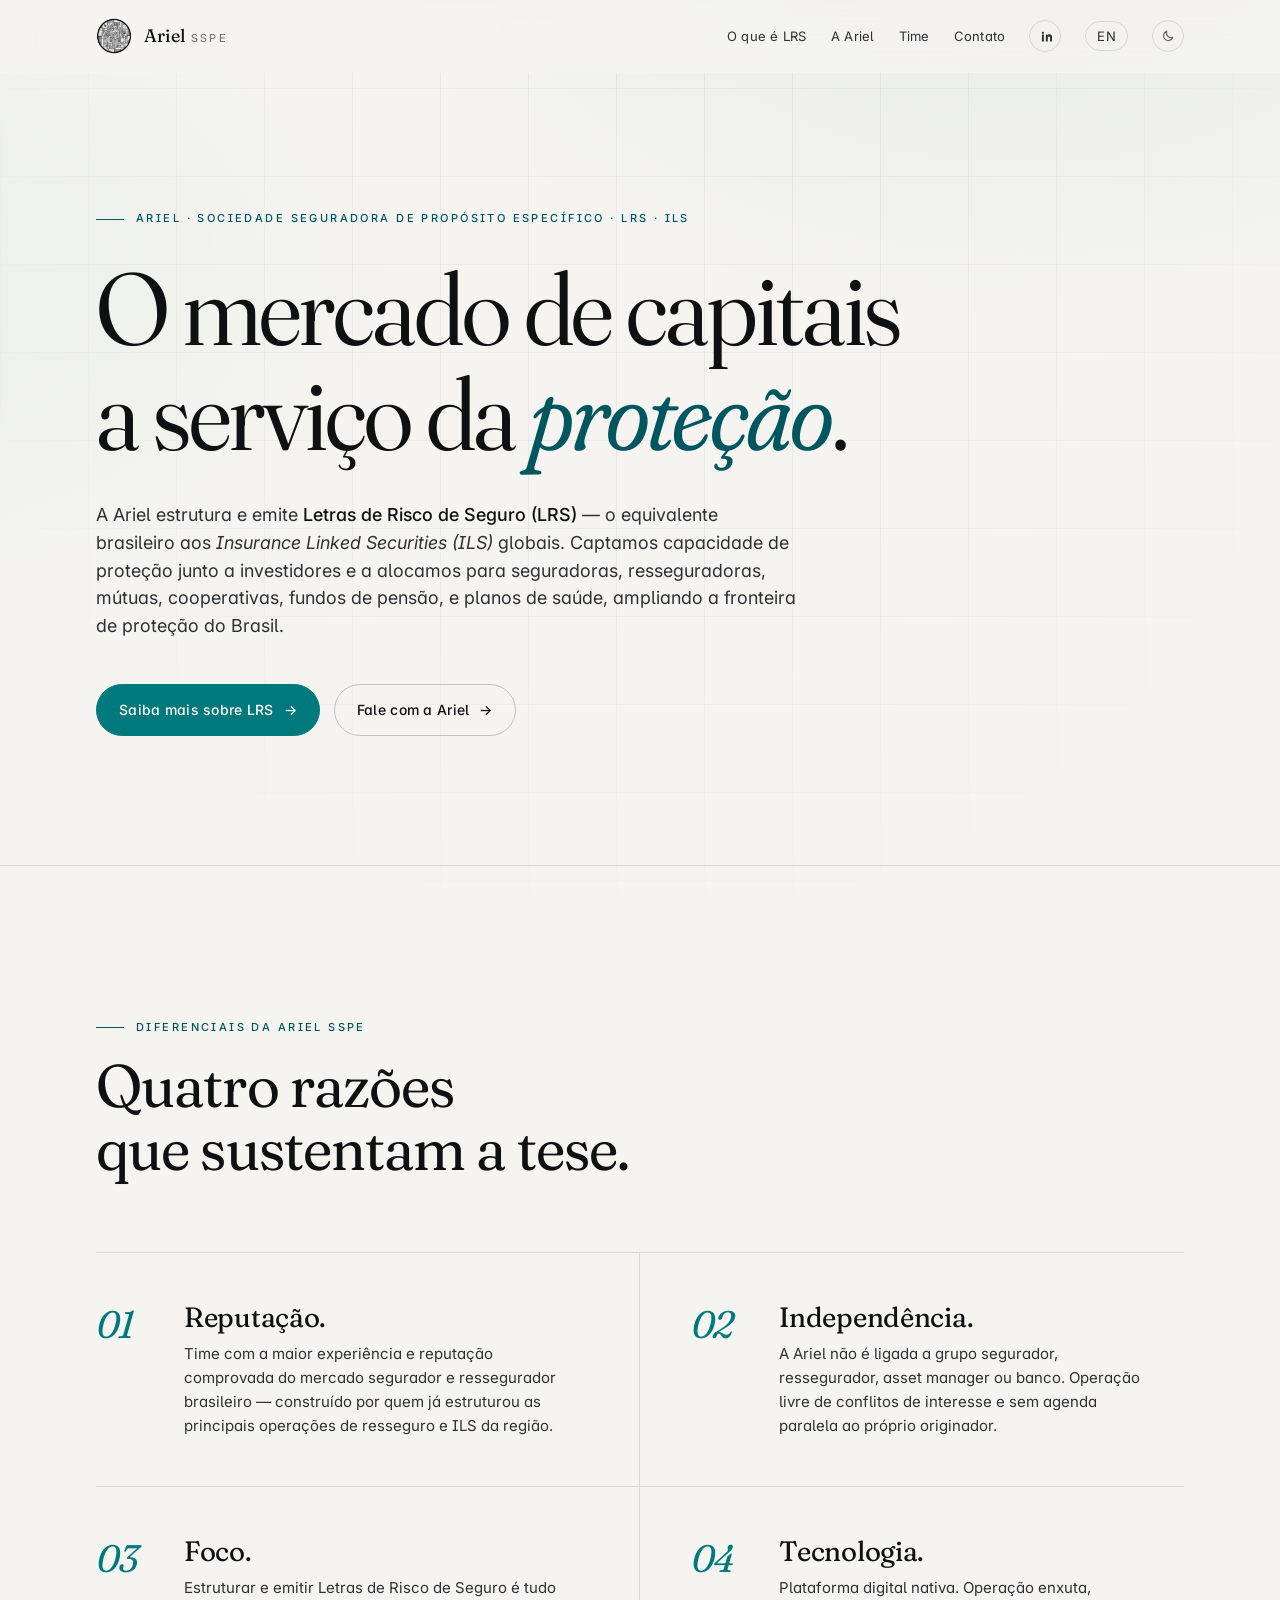
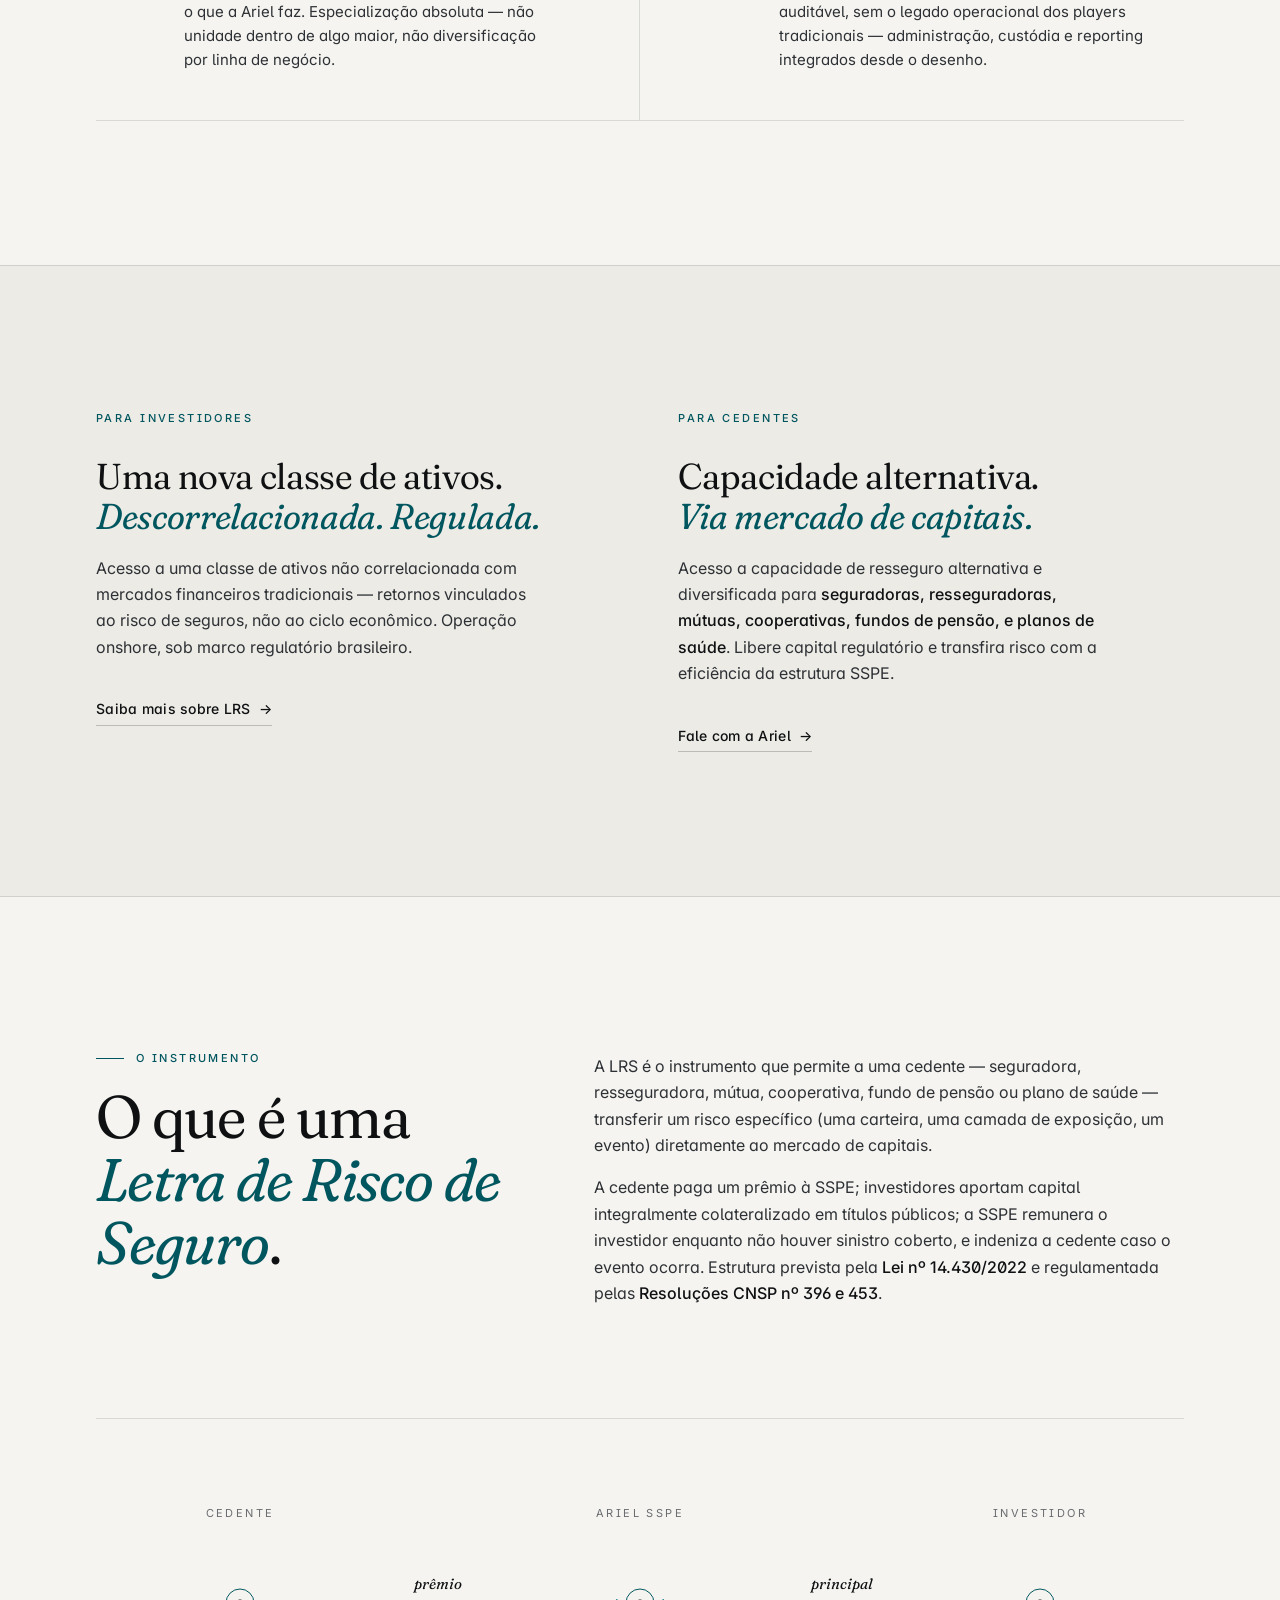
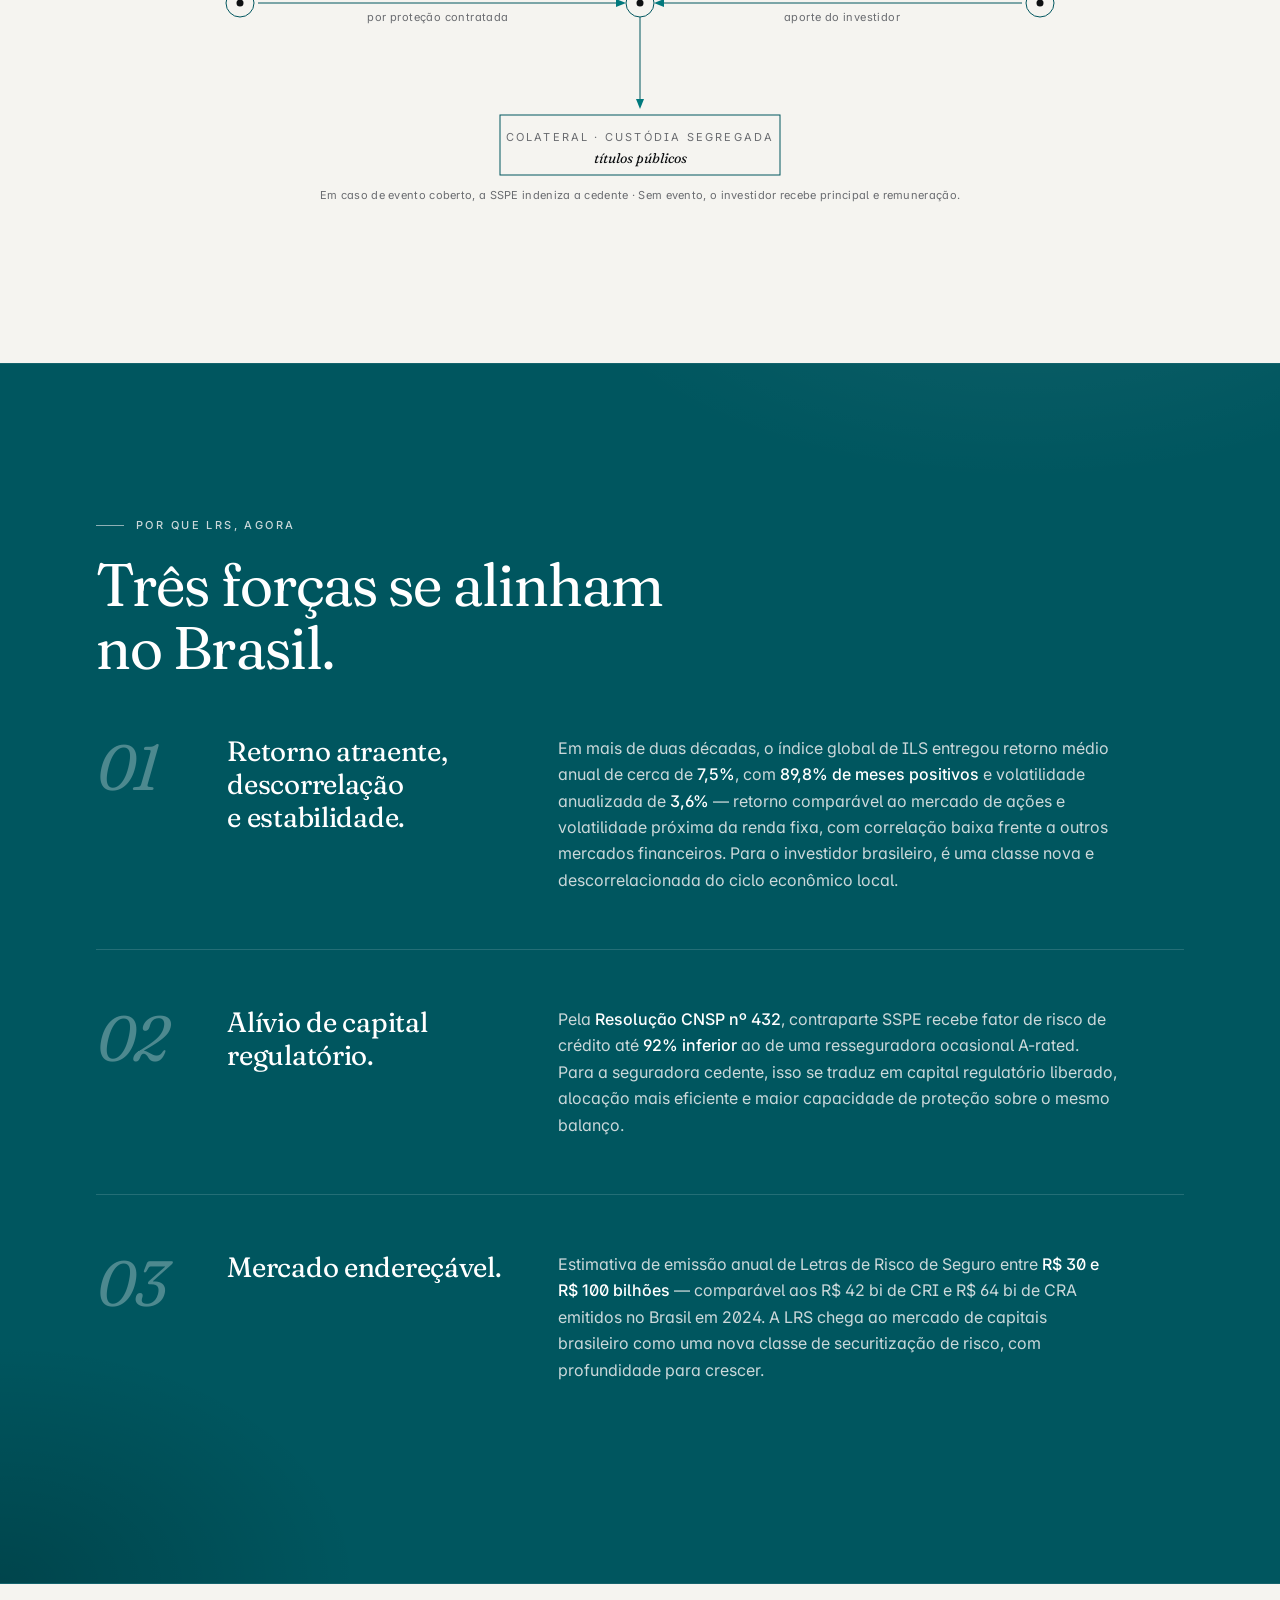
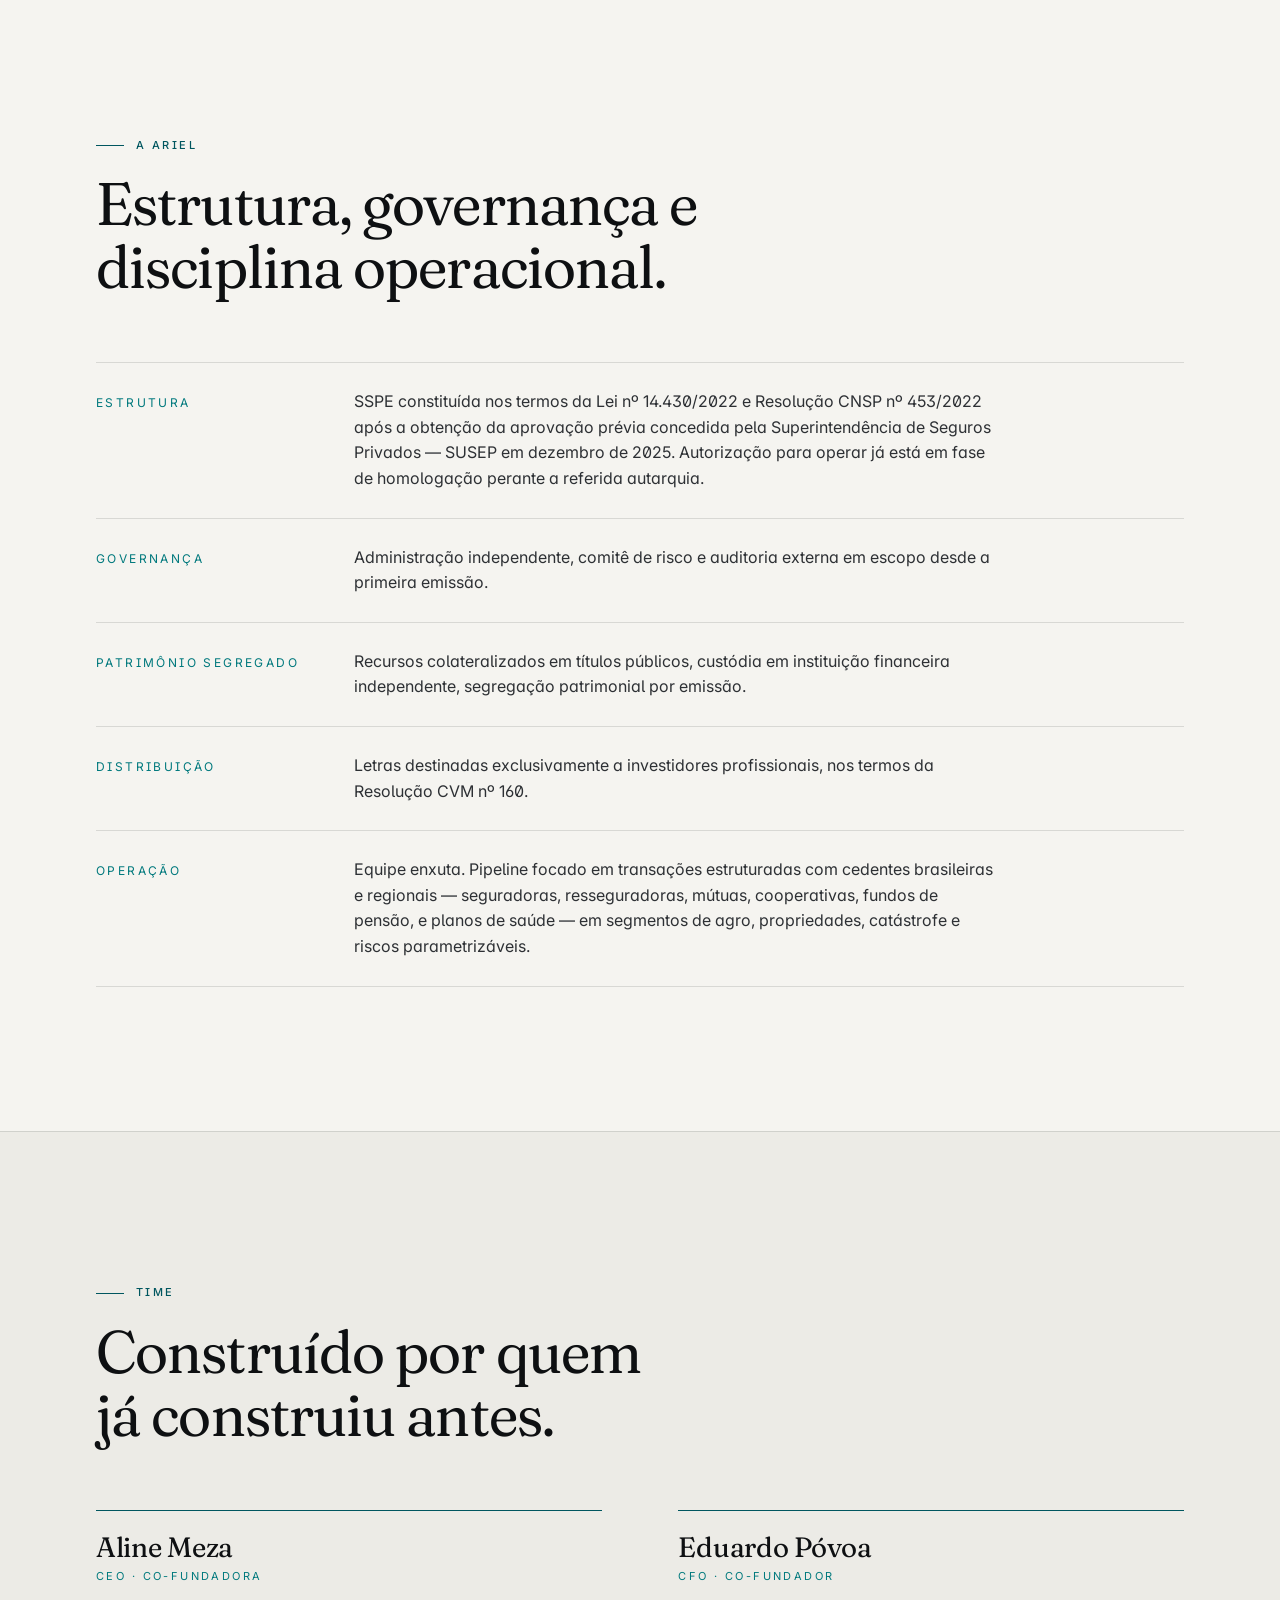
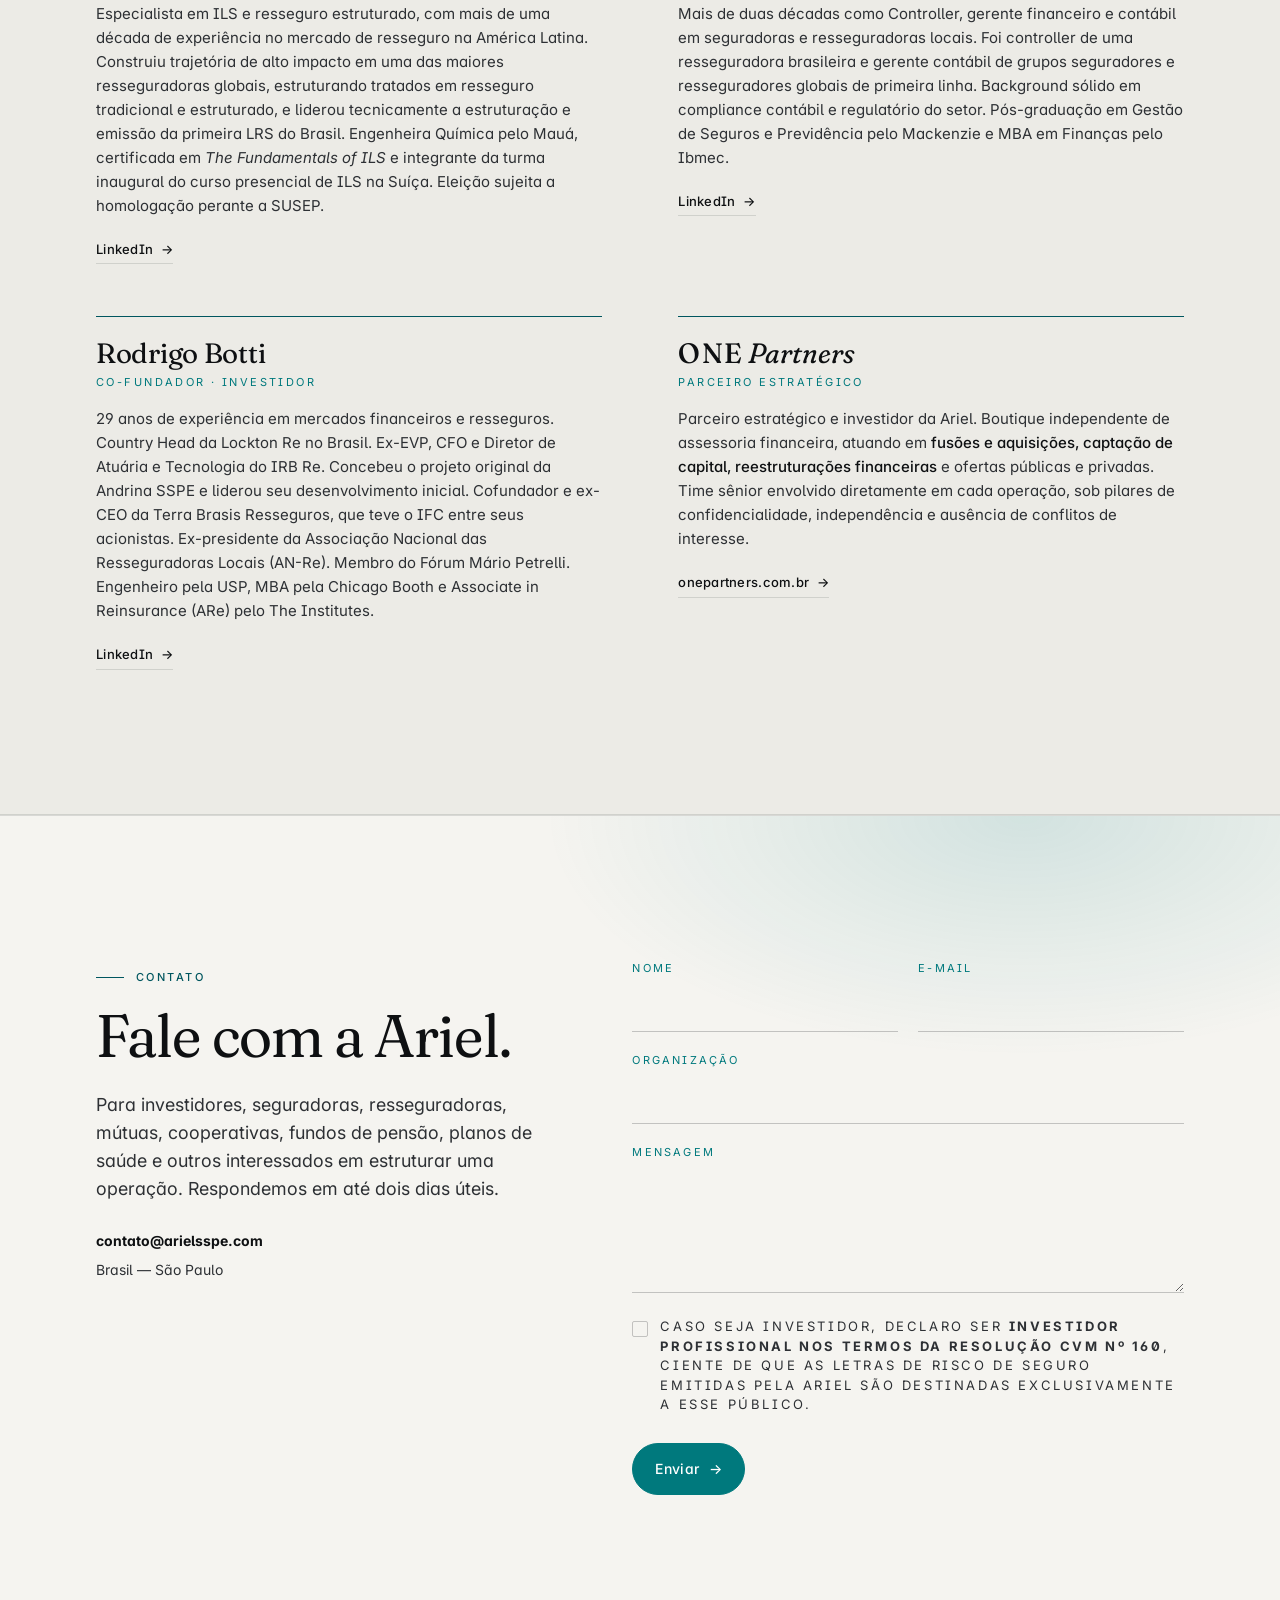
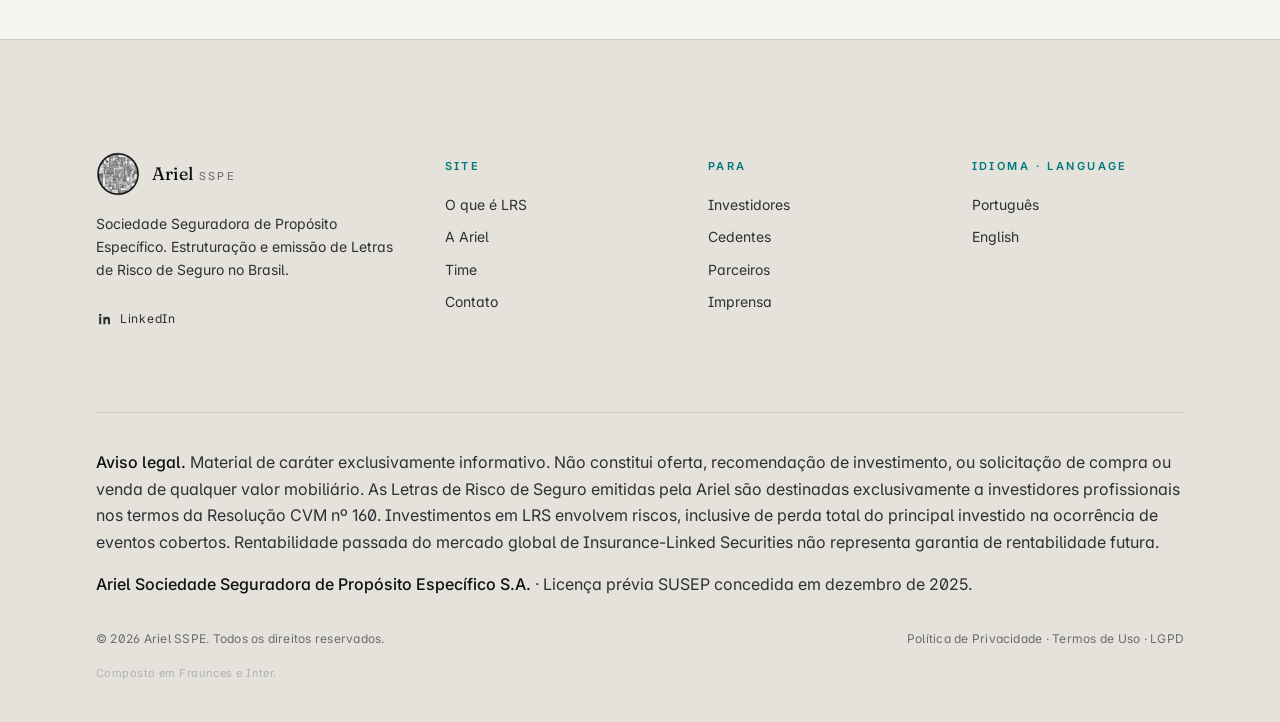
==== commit 88fc6ade: "Rodrigo bio: add Fórum Mário Petrelli; parens for AN-Re and ARe - Add "Membro do Fórum Mário Petrell" ====
--- a/index.html
+++ b/index.html
@@ -350,7 +350,7 @@
         <h3 class="name">Rodrigo Botti</h3>
         <div class="role">Co-fundador · Investidor</div>
         <p>
-          29 anos de experiência em mercados financeiros e resseguros. Country Head da Lockton Re no Brasil. Ex-EVP, CFO e Diretor de Atuária e Tecnologia do IRB Re. Concebeu o projeto original da Andrina SSPE e liderou seu desenvolvimento inicial. Cofundador e ex-CEO da Terra Brasis Resseguros, que teve o IFC entre seus acionistas. Ex-presidente da Associação Nacional das Resseguradoras Locais — AN-Re. Engenheiro pela USP, MBA pela Chicago Booth e Associate in Reinsurance — ARe pelo The Institutes.
+          29 anos de experiência em mercados financeiros e resseguros. Country Head da Lockton Re no Brasil. Ex-EVP, CFO e Diretor de Atuária e Tecnologia do IRB Re. Concebeu o projeto original da Andrina SSPE e liderou seu desenvolvimento inicial. Cofundador e ex-CEO da Terra Brasis Resseguros, que teve o IFC entre seus acionistas. Ex-presidente da Associação Nacional das Resseguradoras Locais (AN-Re). Membro do Fórum Mário Petrelli. Engenheiro pela USP, MBA pela Chicago Booth e Associate in Reinsurance (ARe) pelo The Institutes.
         </p>
         <a href="https://www.linkedin.com/in/rodrigobotti" target="_blank" rel="noopener" class="link">LinkedIn <span class="arrow">→</span></a>
       </article>
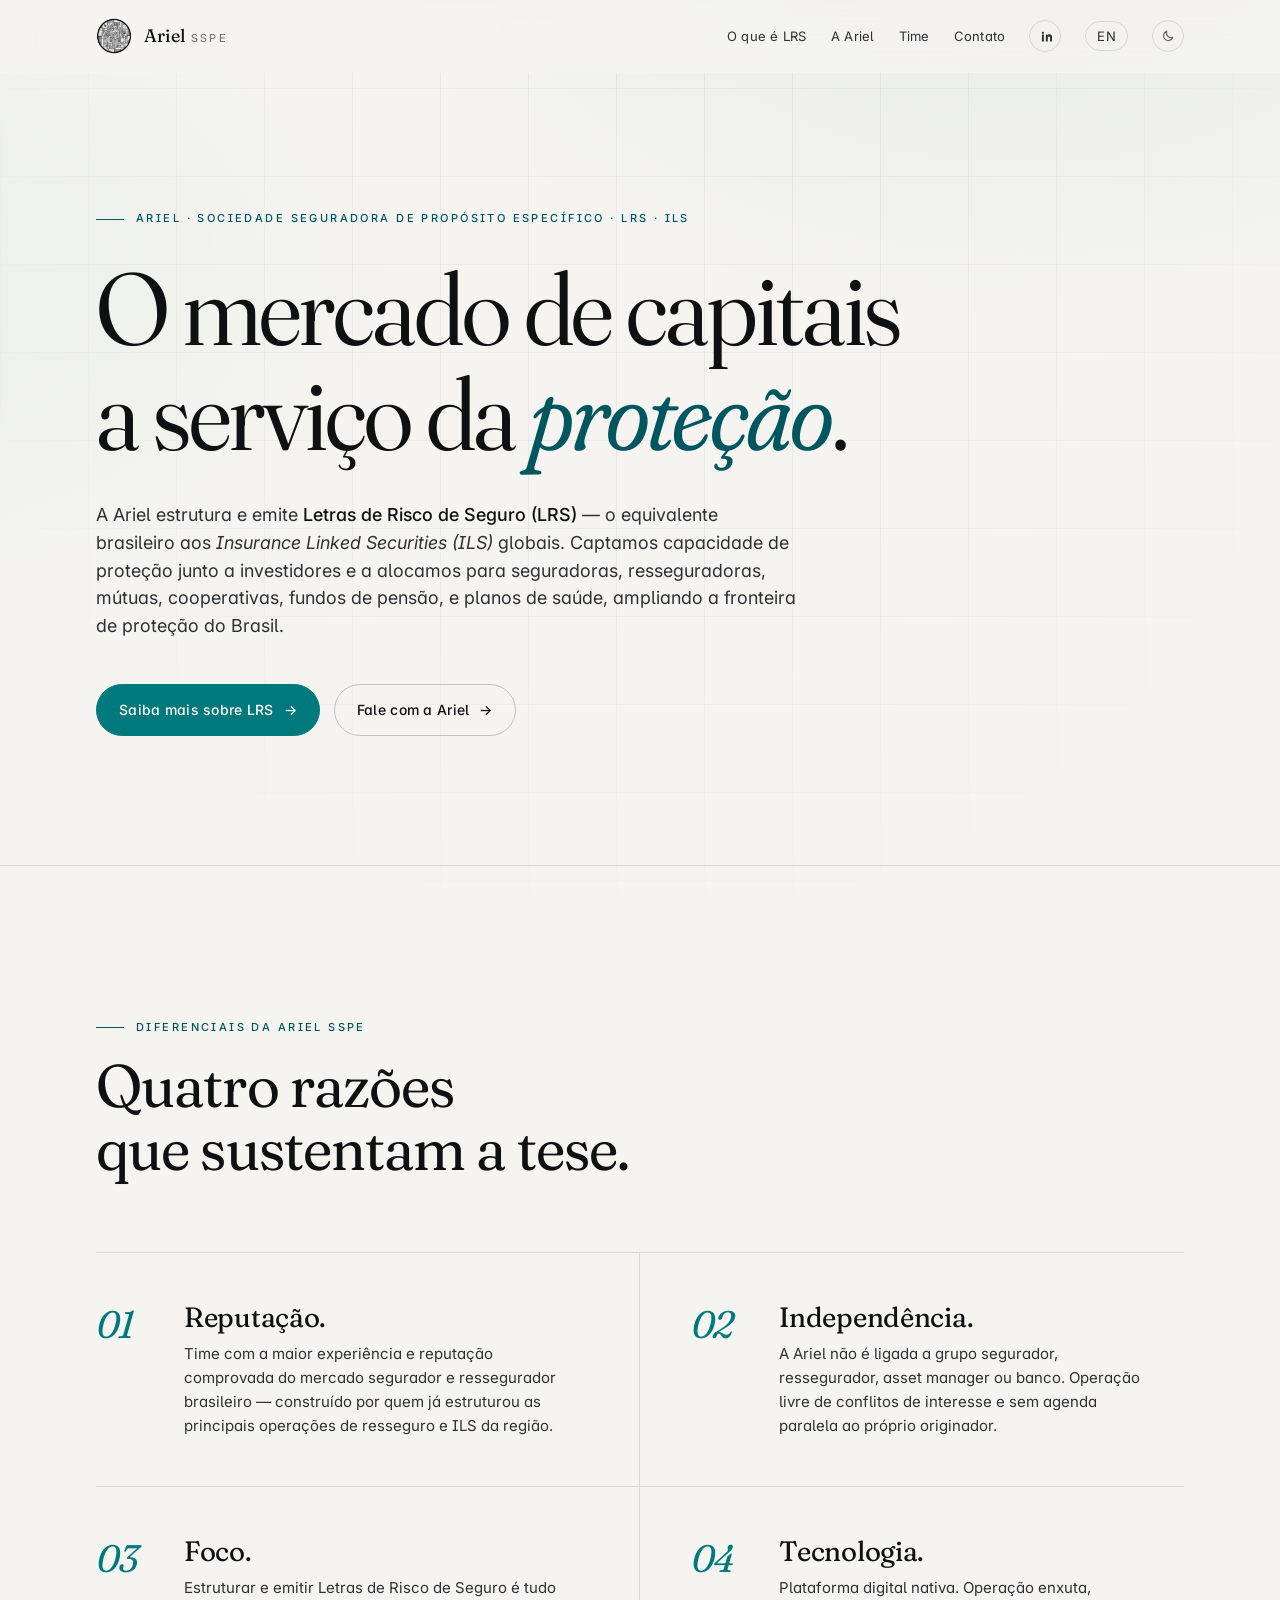
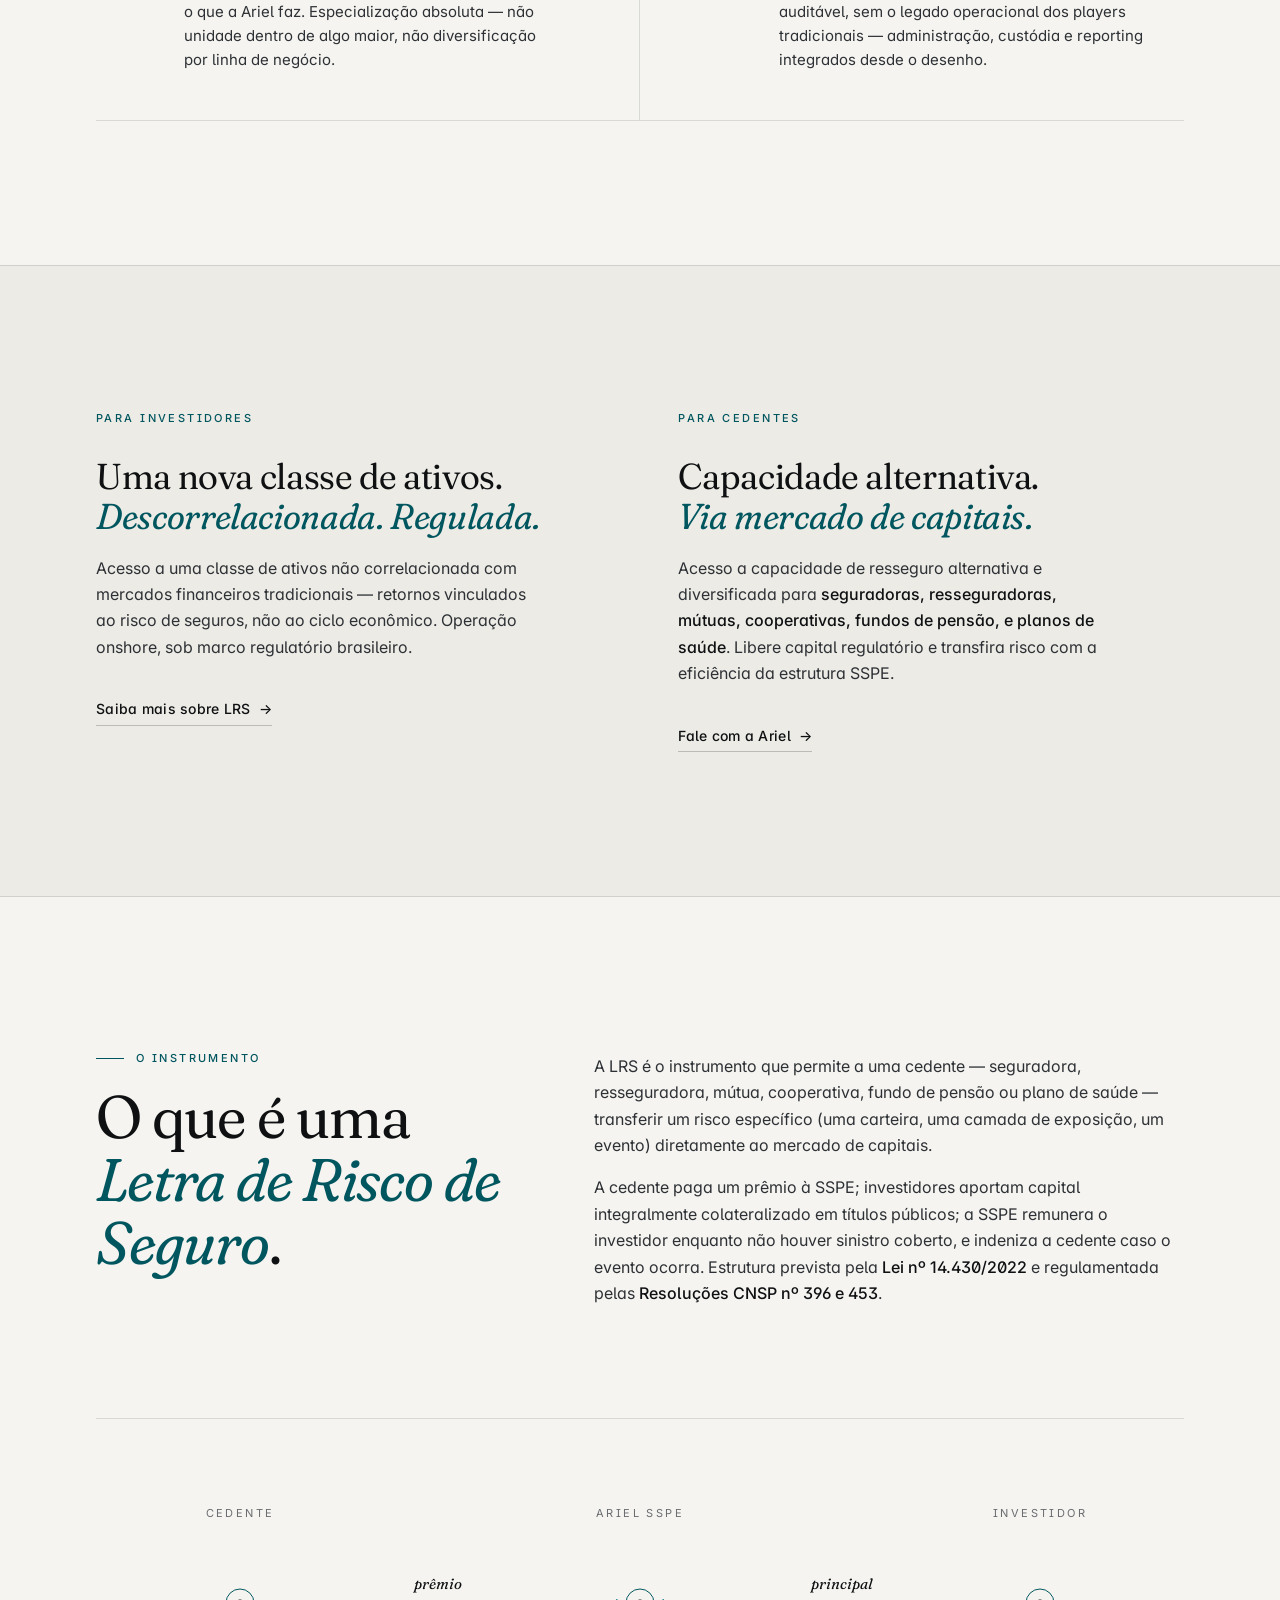
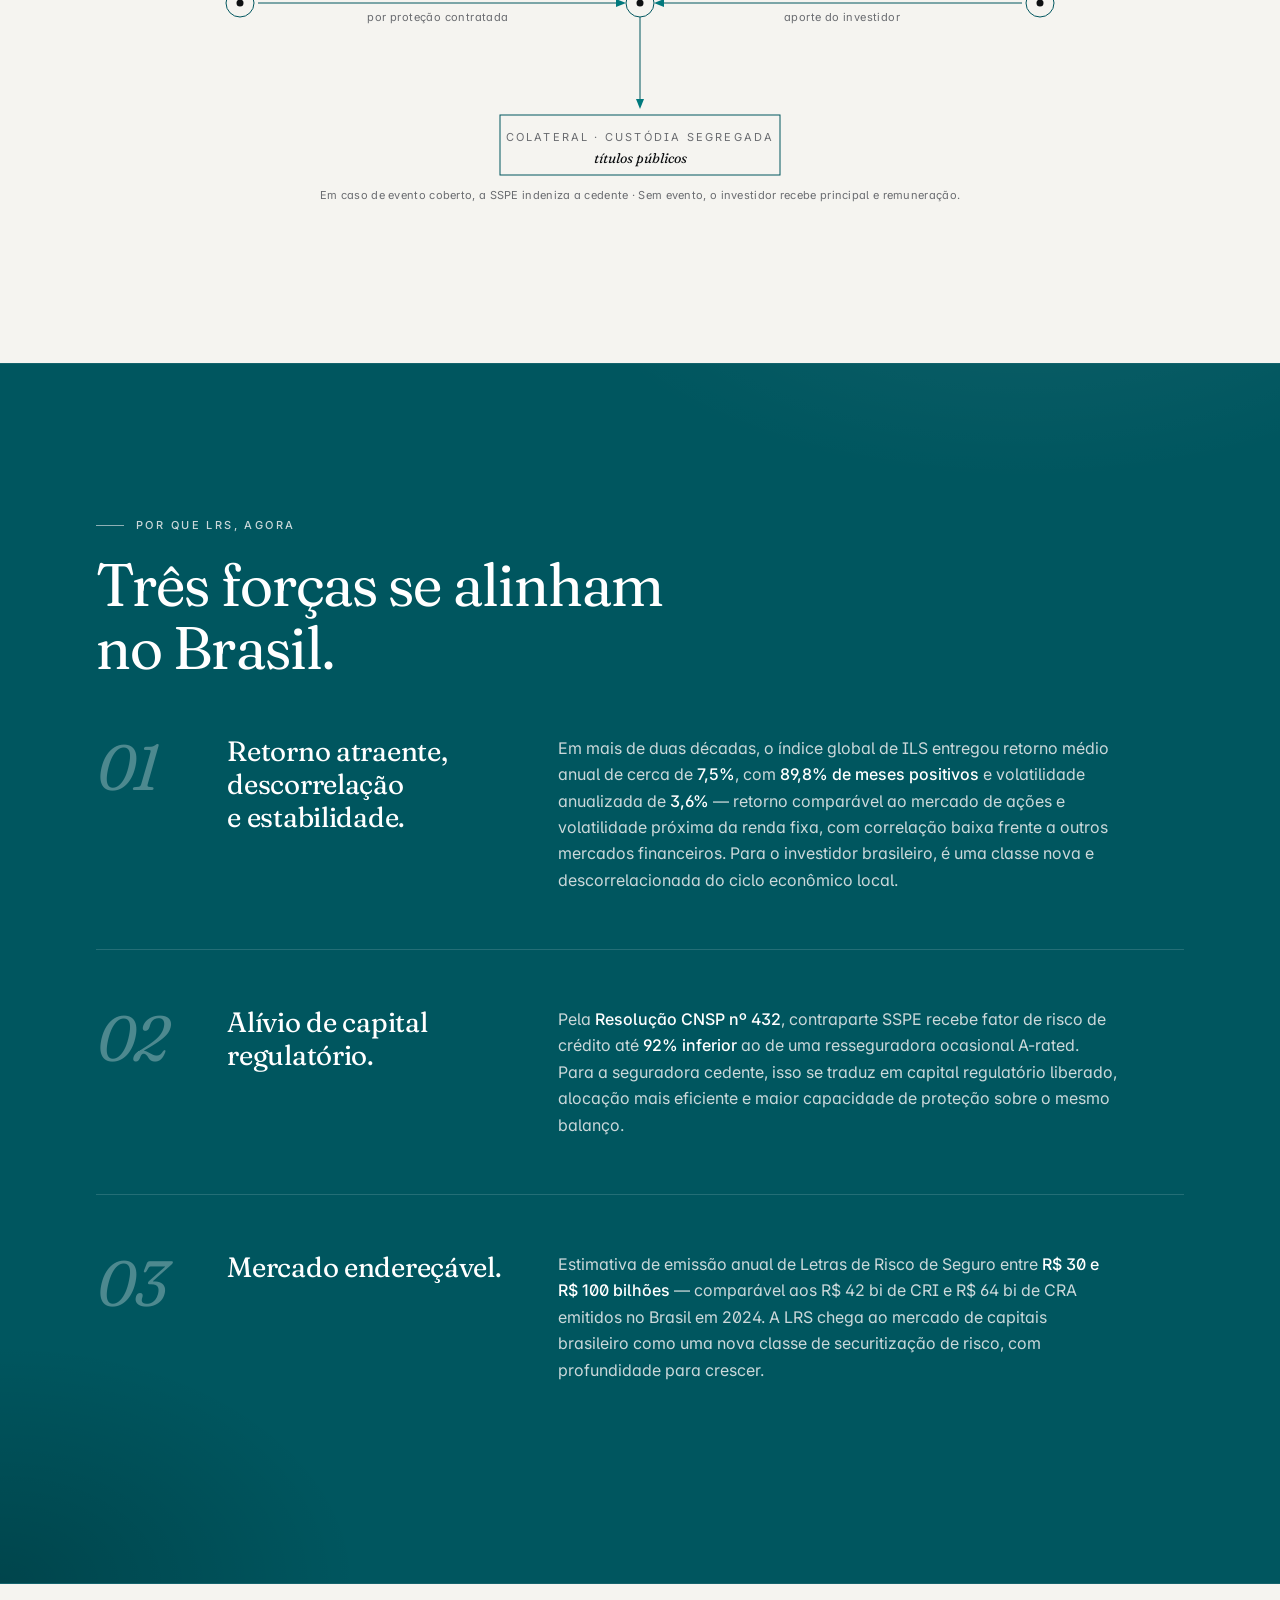
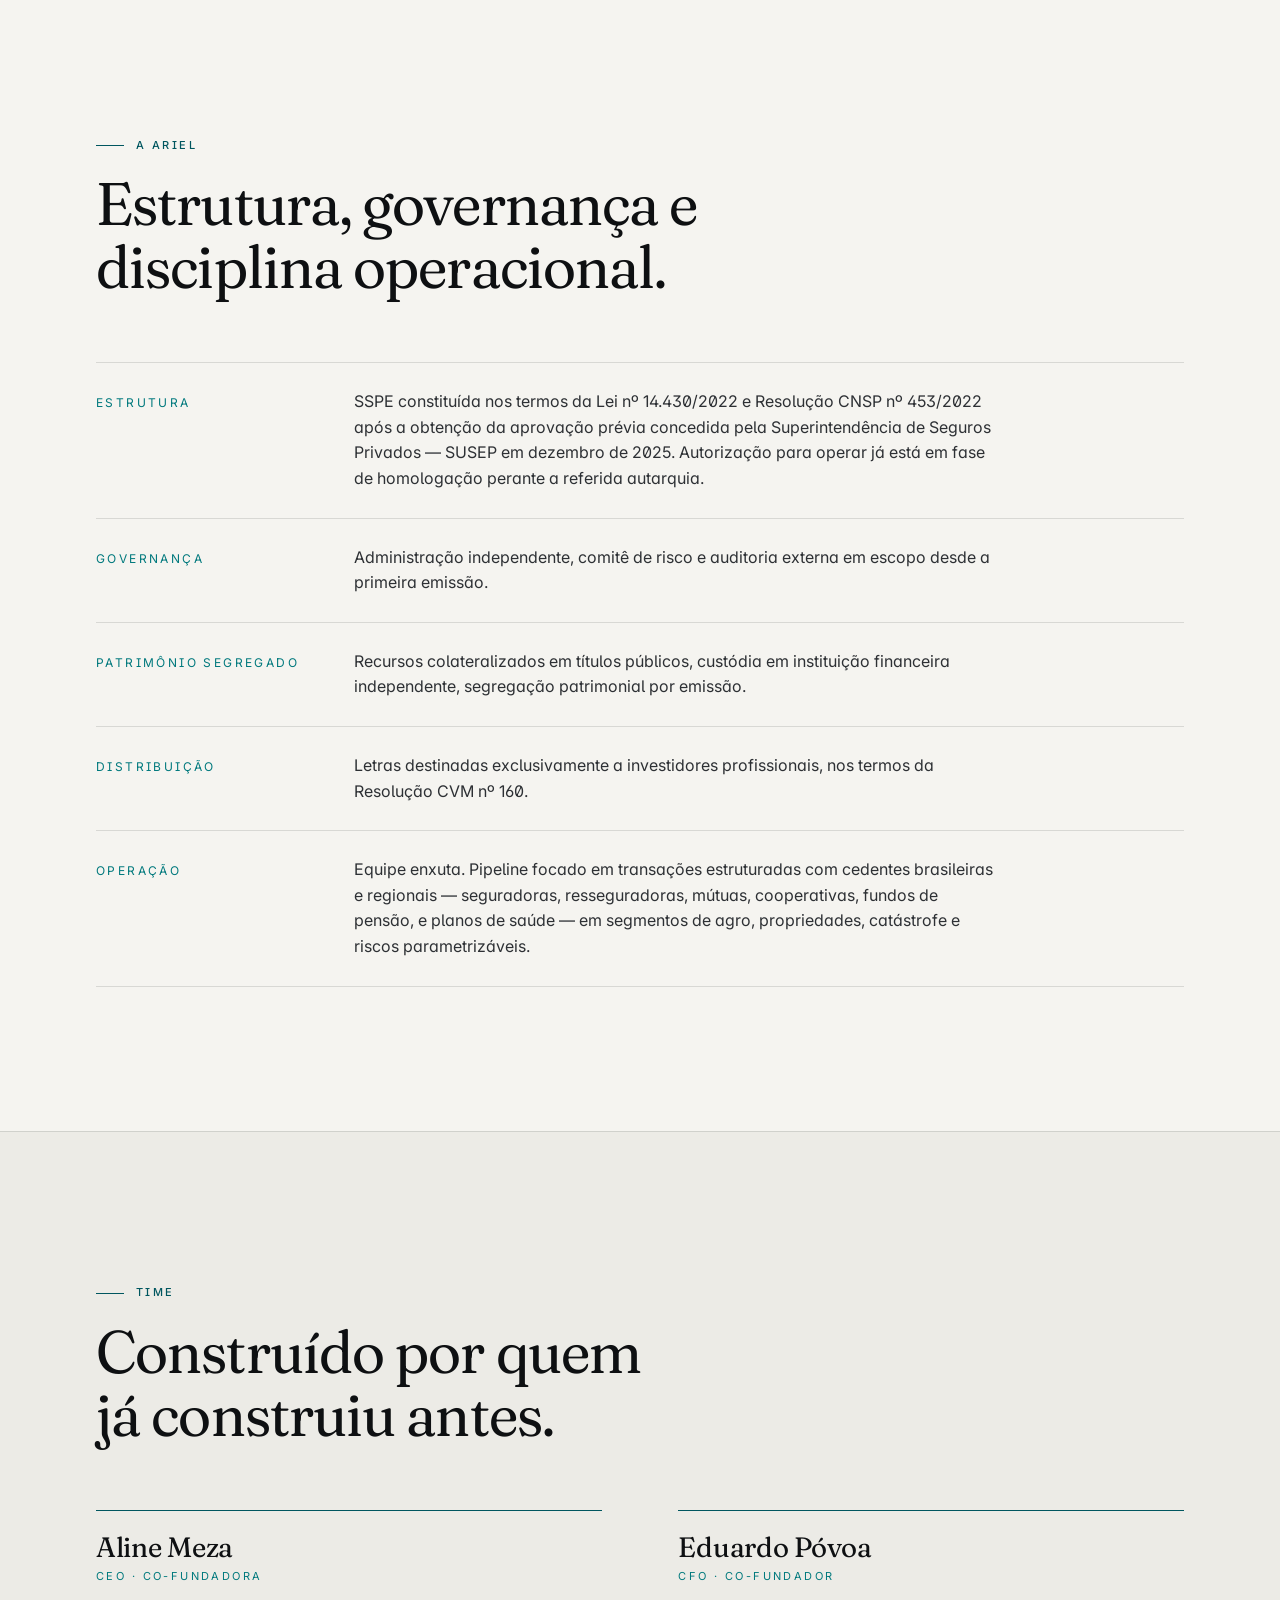
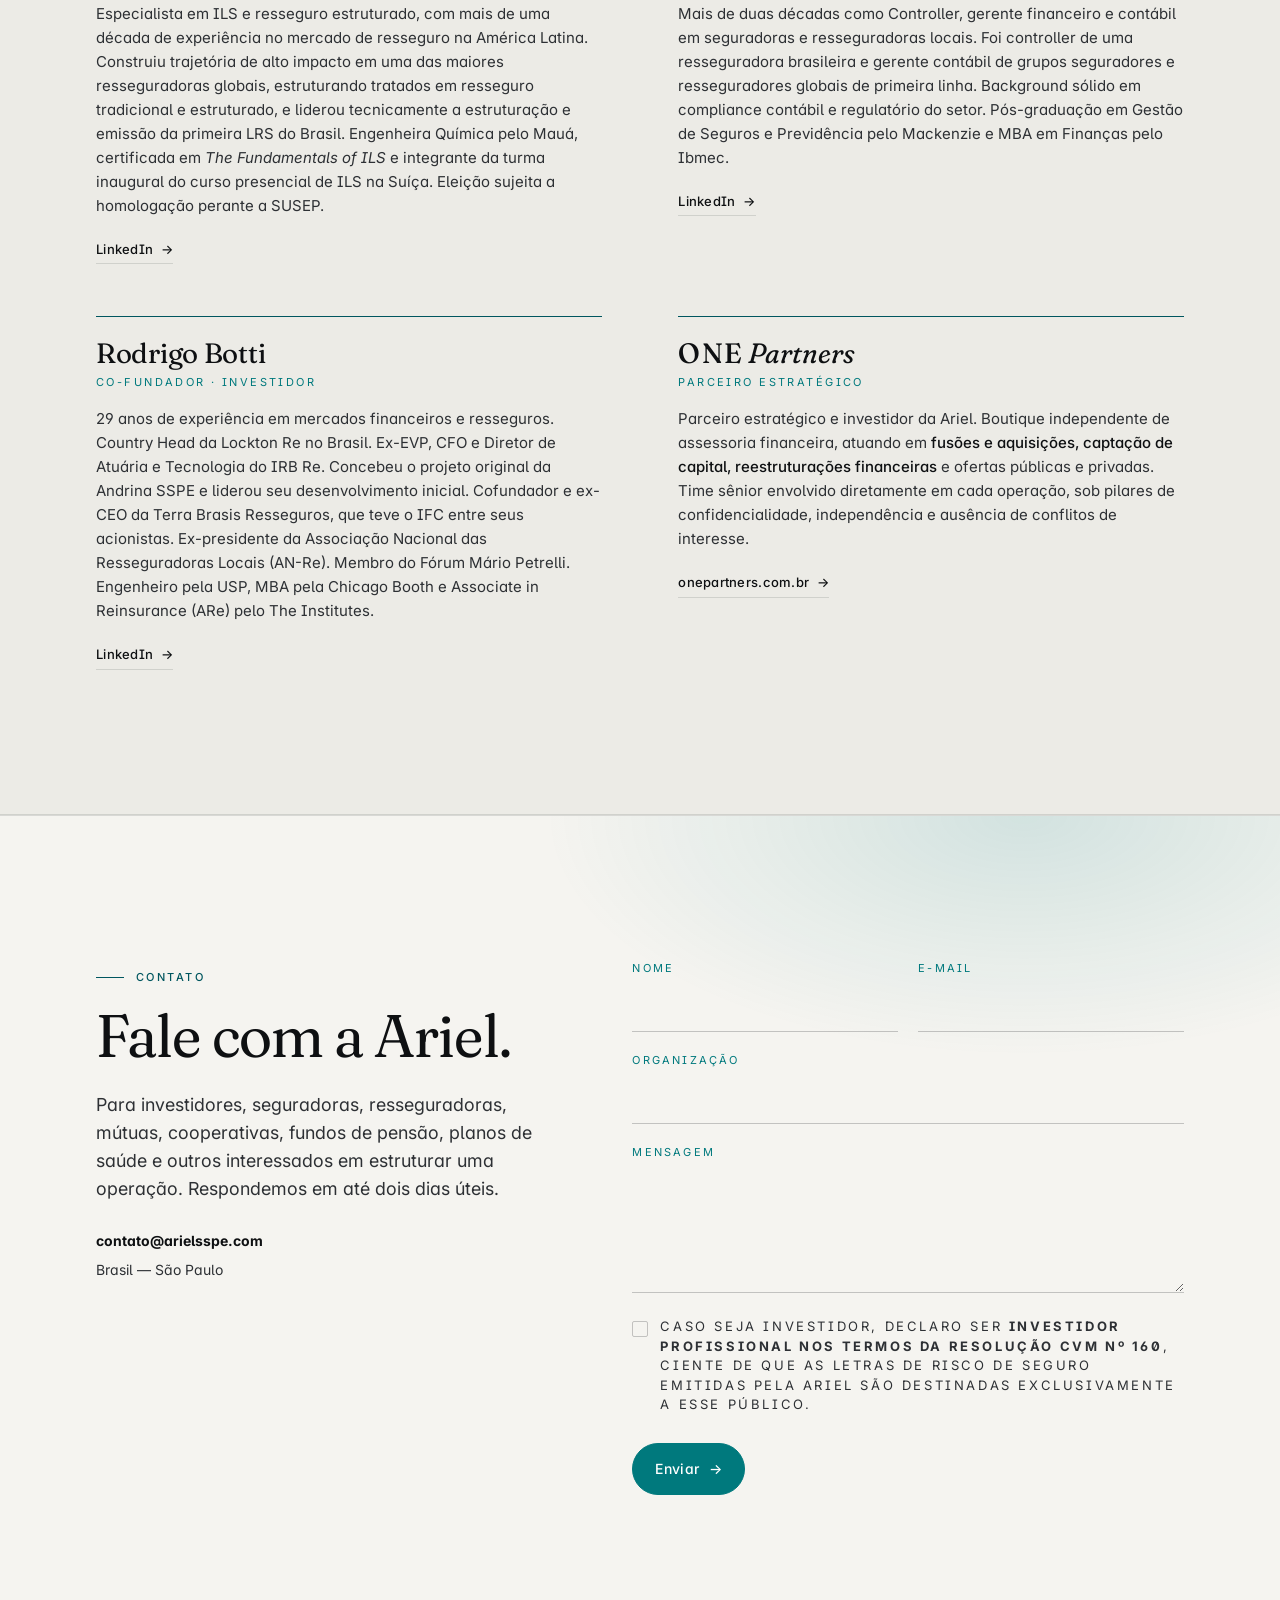
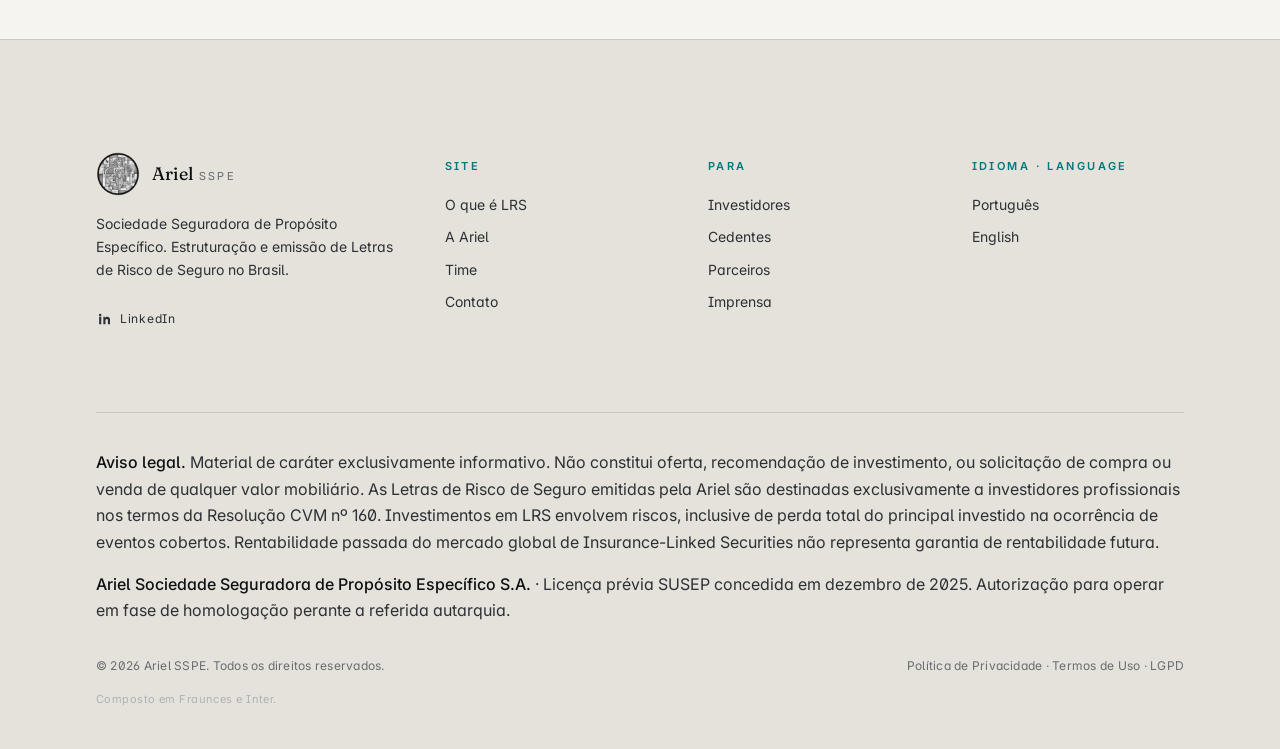
==== commit 1935fbd7: "Footer: add "Autorização para operar em fase de homologação" Both legal disclosures (PT + EN) now re" ====
--- a/index.html
+++ b/index.html
@@ -480,7 +480,7 @@
 
     <div class="disclaimer">
       <p><strong>Aviso legal.</strong> Material de caráter exclusivamente informativo. Não constitui oferta, recomendação de investimento, ou solicitação de compra ou venda de qualquer valor mobiliário. As Letras de Risco de Seguro emitidas pela Ariel são destinadas exclusivamente a investidores profissionais nos termos da Resolução CVM nº 160. Investimentos em LRS envolvem riscos, inclusive de perda total do principal investido na ocorrência de eventos cobertos. Rentabilidade passada do mercado global de Insurance-Linked Securities não representa garantia de rentabilidade futura.</p>
-      <p><strong>Ariel Sociedade Seguradora de Propósito Específico S.A.</strong> · Licença prévia SUSEP concedida em dezembro de 2025.</p>
+      <p><strong>Ariel Sociedade Seguradora de Propósito Específico S.A.</strong> · Licença prévia SUSEP concedida em dezembro de 2025. Autorização para operar em fase de homologação perante a referida autarquia.</p>
     </div>
 
     <div class="legal-bar">
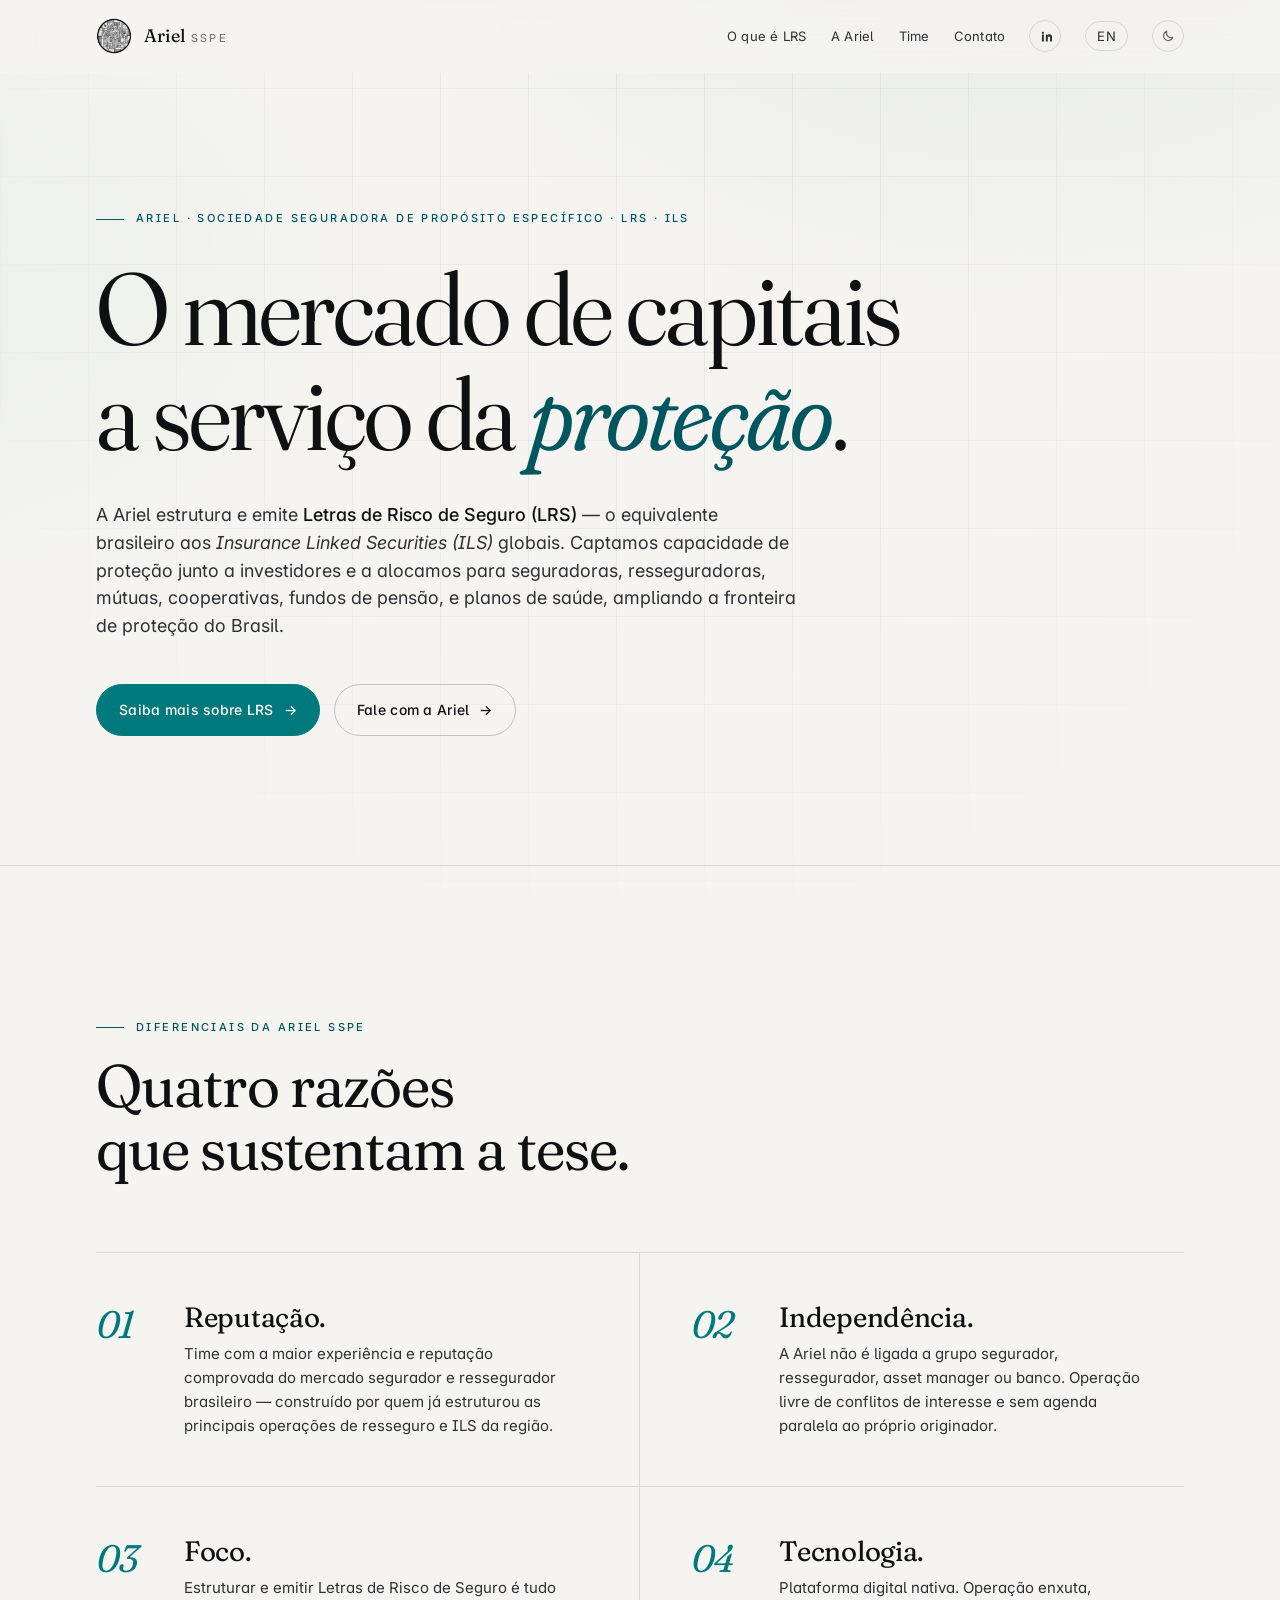
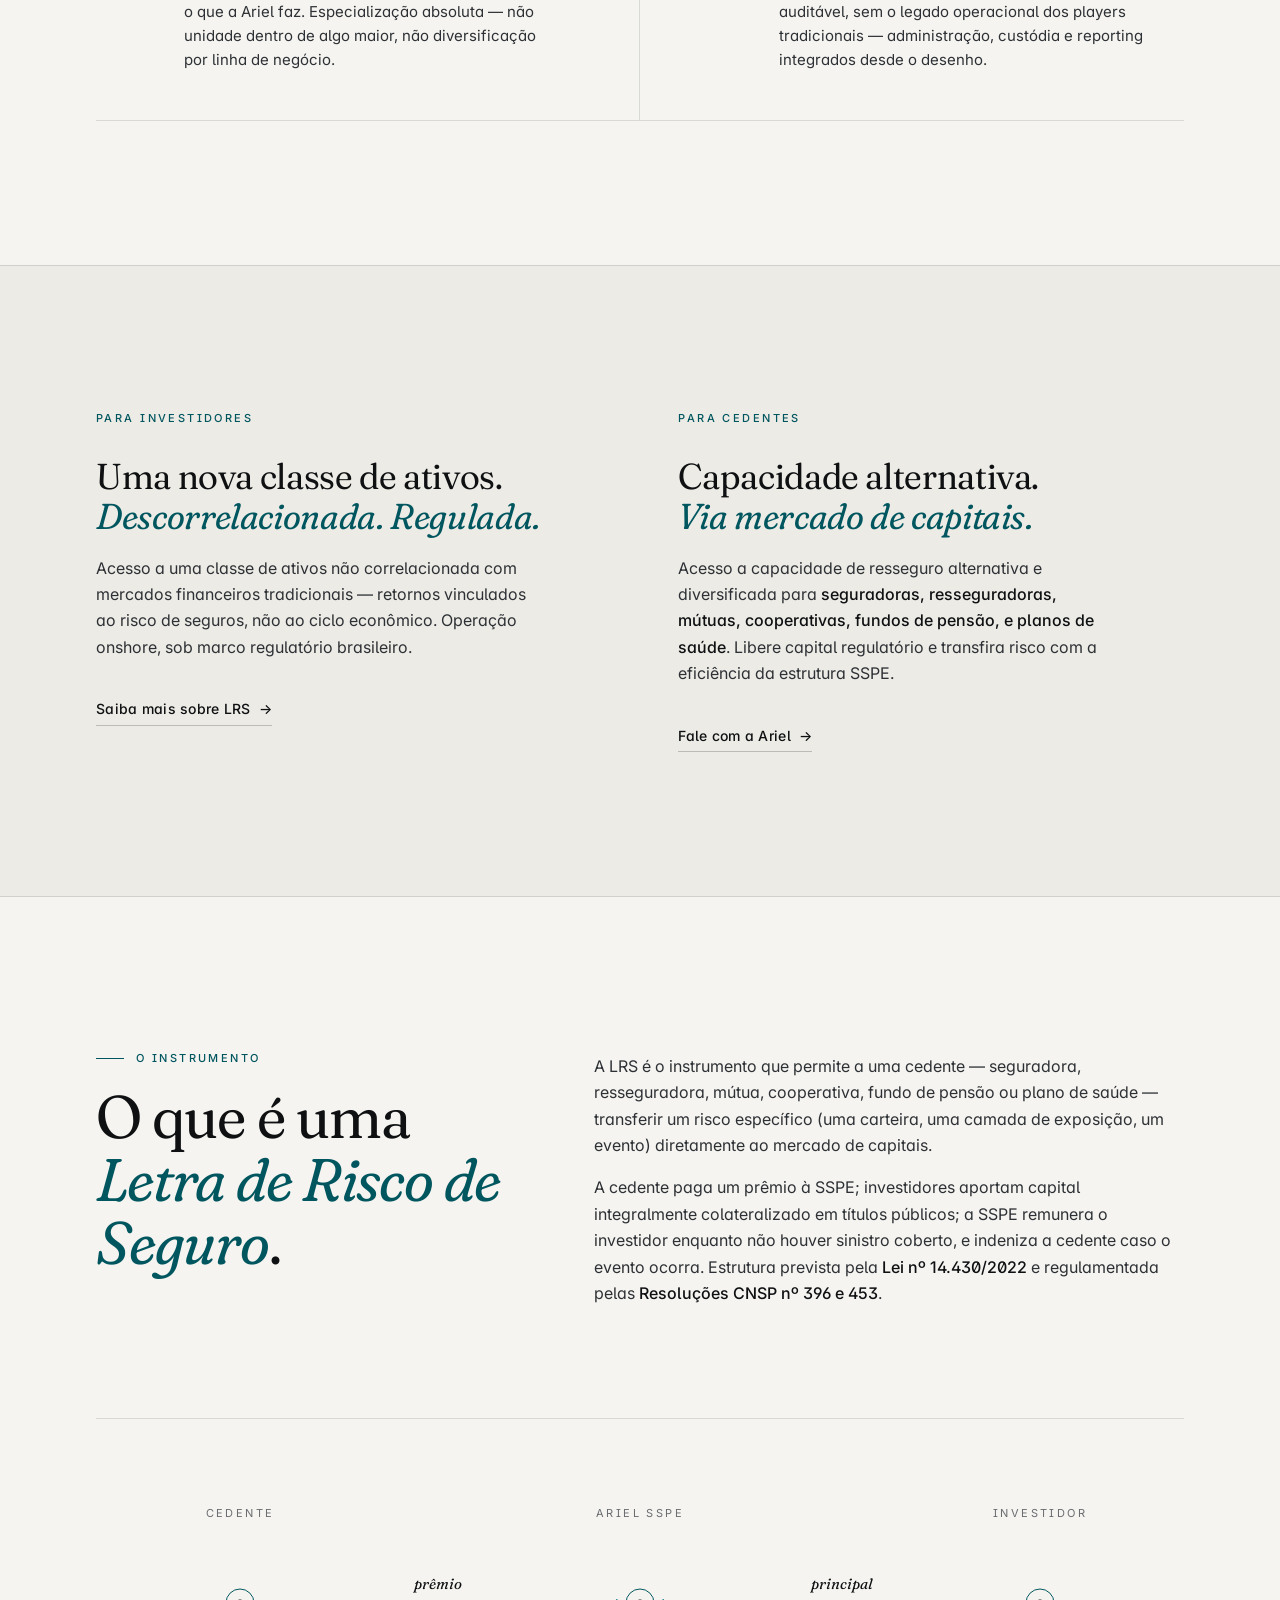
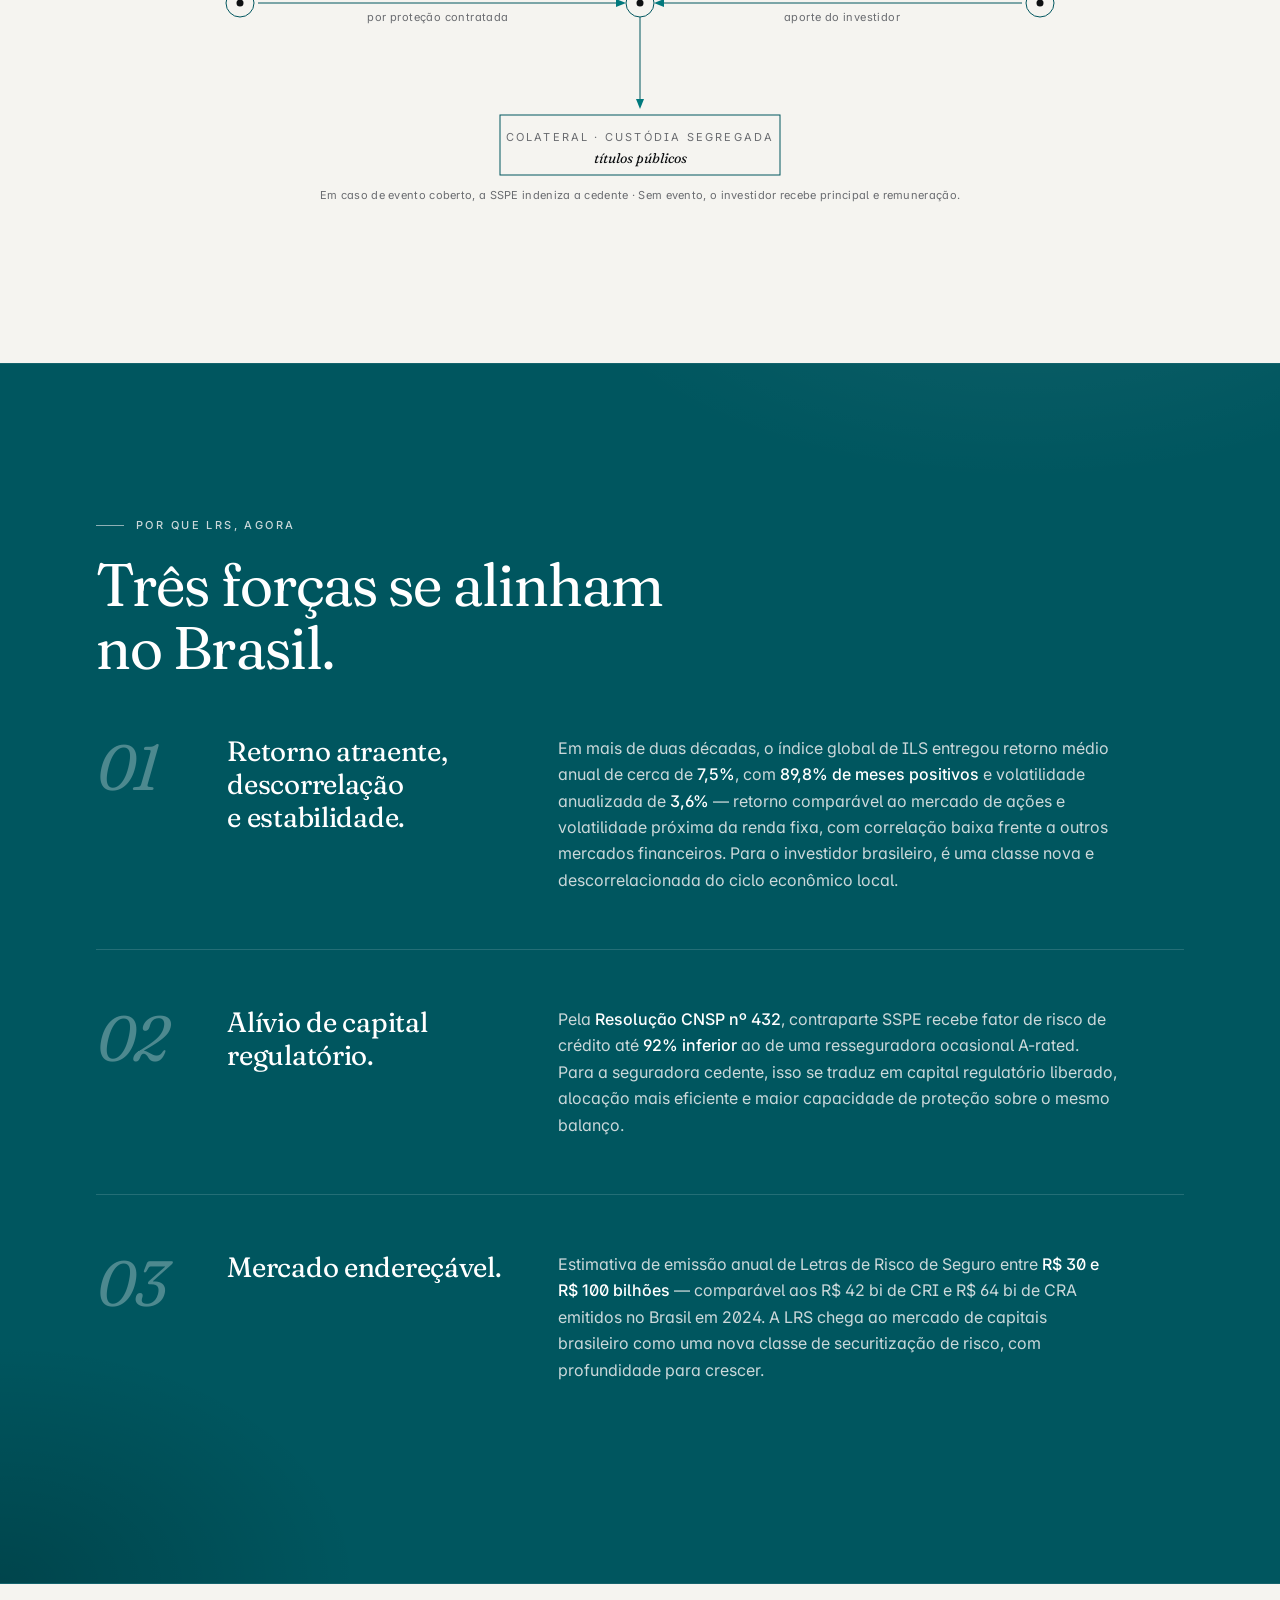
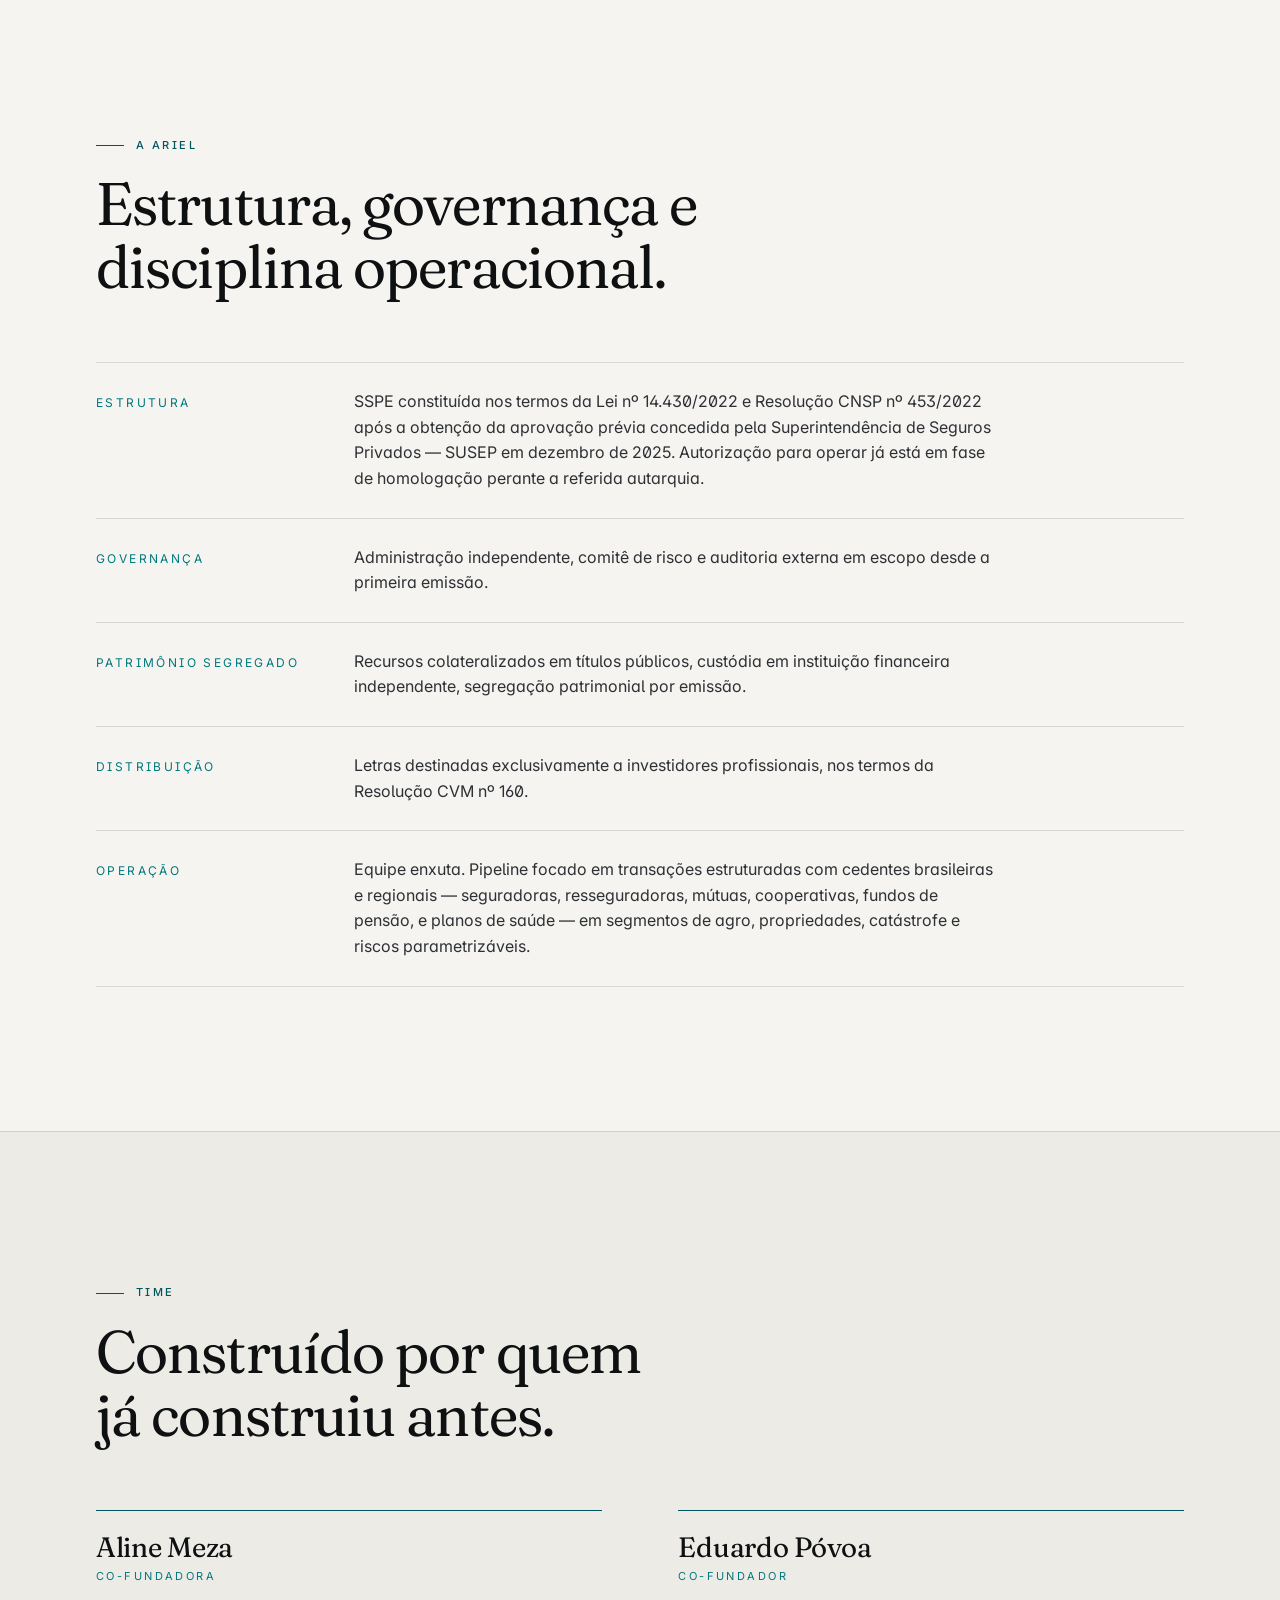
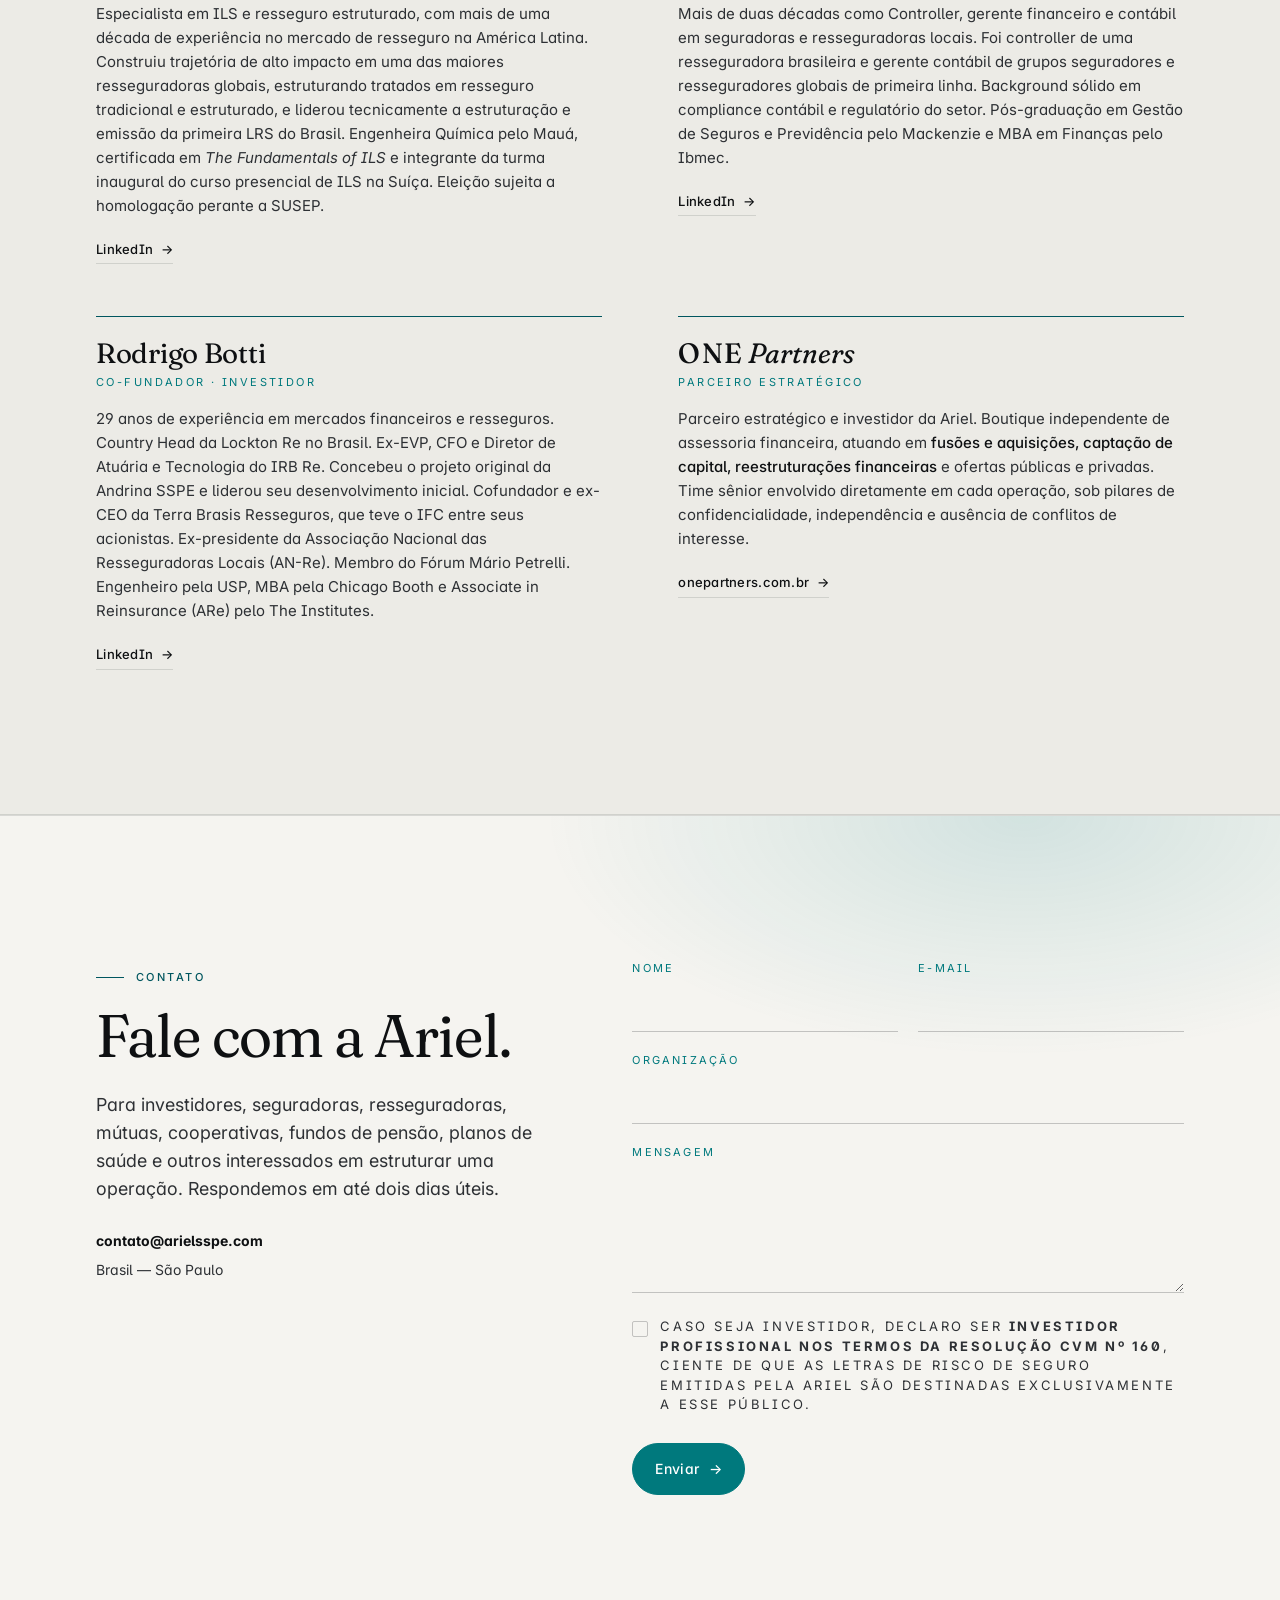
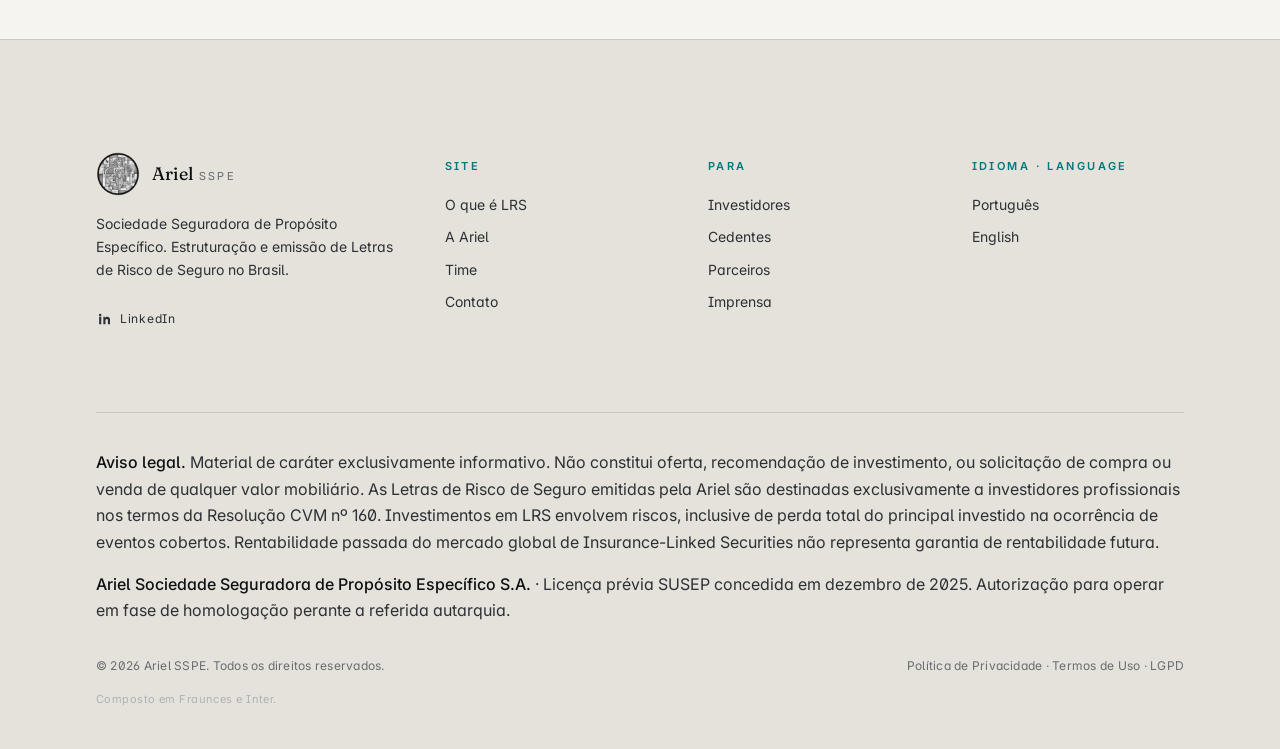
==== commit 341d42e1: "Team cards: drop CEO/CFO from Aline and Eduardo subtitles Roles for Aline and Eduardo are now just "" ====
--- a/index.html
+++ b/index.html
@@ -330,7 +330,7 @@
     <div class="team-grid">
       <article class="member">
         <h3 class="name">Aline Meza</h3>
-        <div class="role">CEO · Co-fundadora</div>
+        <div class="role">Co-fundadora</div>
         <p>
           Especialista em ILS e resseguro estruturado, com mais de uma década de experiência no mercado de resseguro na América Latina. Construiu trajetória de alto impacto em uma das maiores resseguradoras globais, estruturando tratados em resseguro tradicional e estruturado, e liderou tecnicamente a estruturação e emissão da primeira LRS do Brasil. Engenheira Química pelo Mauá, certificada em <em>The Fundamentals of ILS</em> e integrante da turma inaugural do curso presencial de ILS na Suíça. Eleição sujeita a homologação perante a SUSEP.
         </p>
@@ -339,7 +339,7 @@
 
       <article class="member">
         <h3 class="name">Eduardo Póvoa</h3>
-        <div class="role">CFO · Co-fundador</div>
+        <div class="role">Co-fundador</div>
         <p>
           Mais de duas décadas como Controller, gerente financeiro e contábil em seguradoras e resseguradoras locais. Foi controller de uma resseguradora brasileira e gerente contábil de grupos seguradores e resseguradores globais de primeira linha. Background sólido em compliance contábil e regulatório do setor. Pós-graduação em Gestão de Seguros e Previdência pelo Mackenzie e MBA em Finanças pelo Ibmec.
         </p>
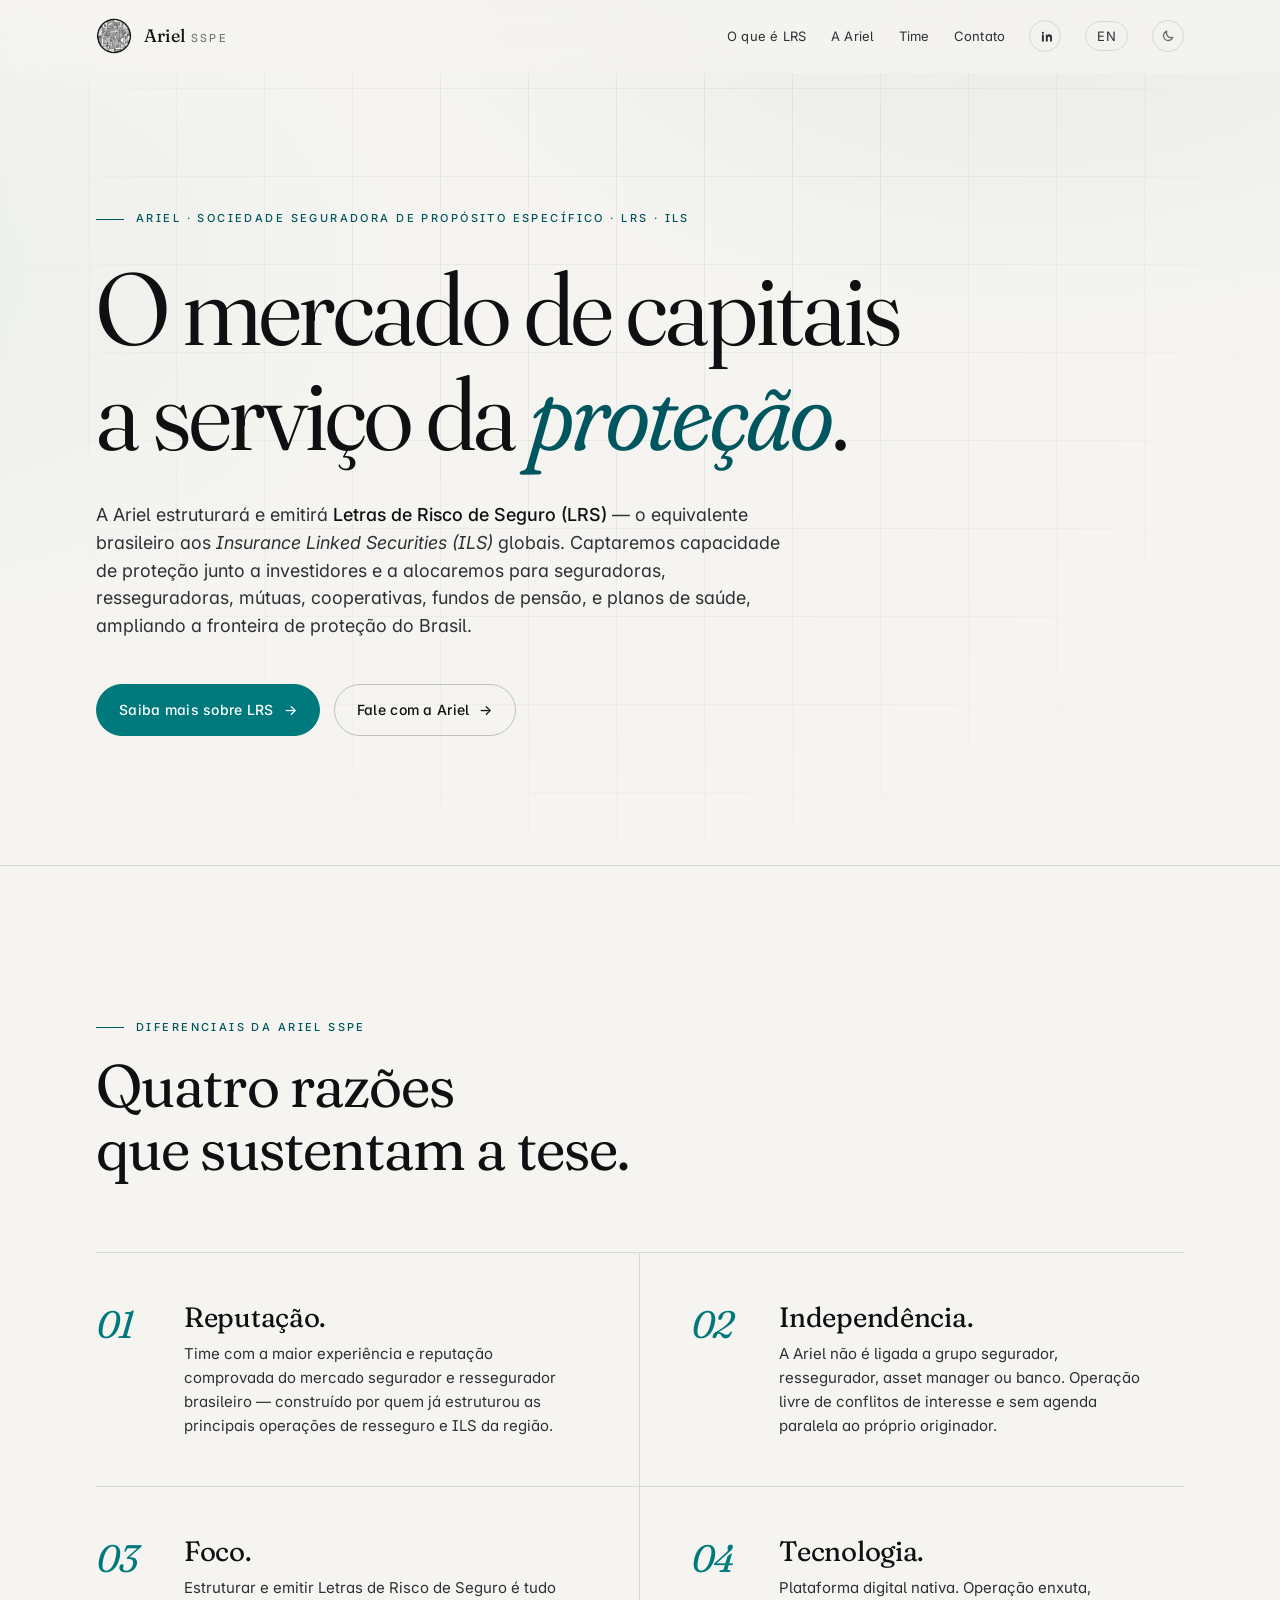
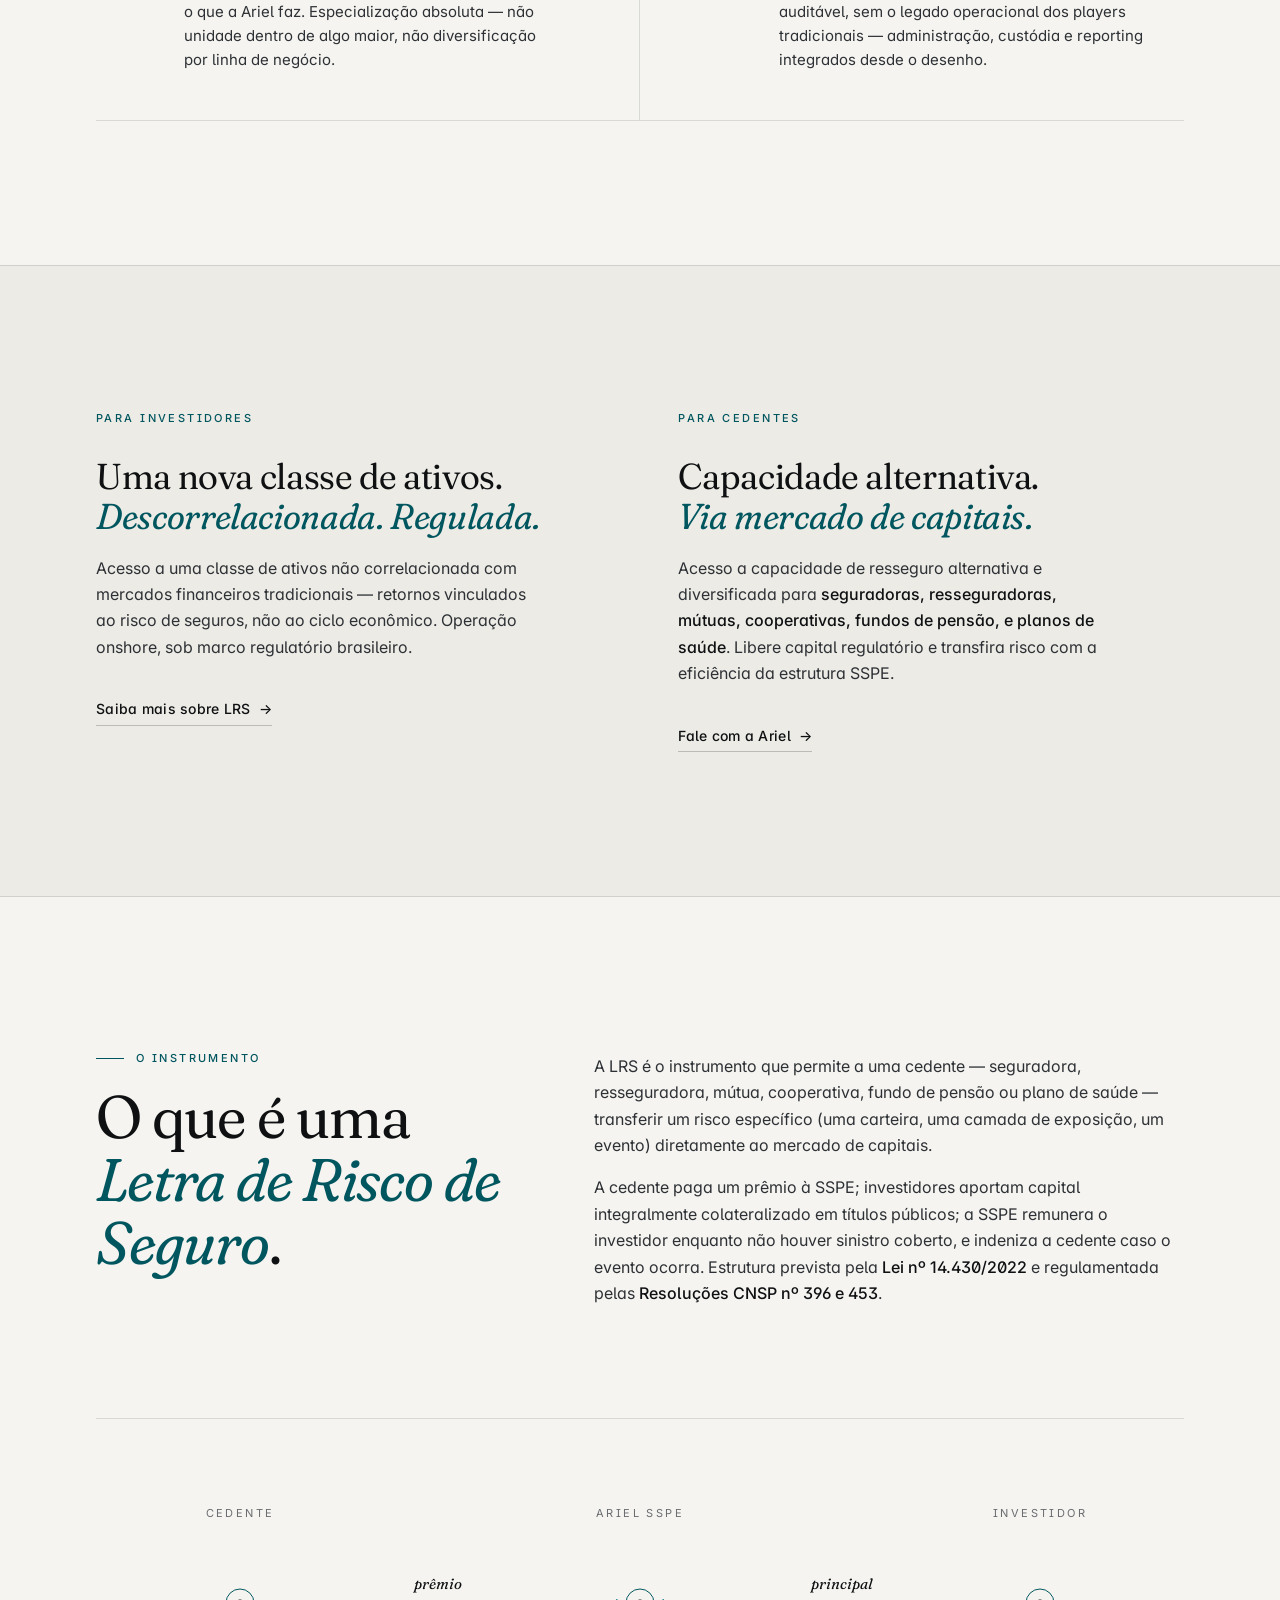
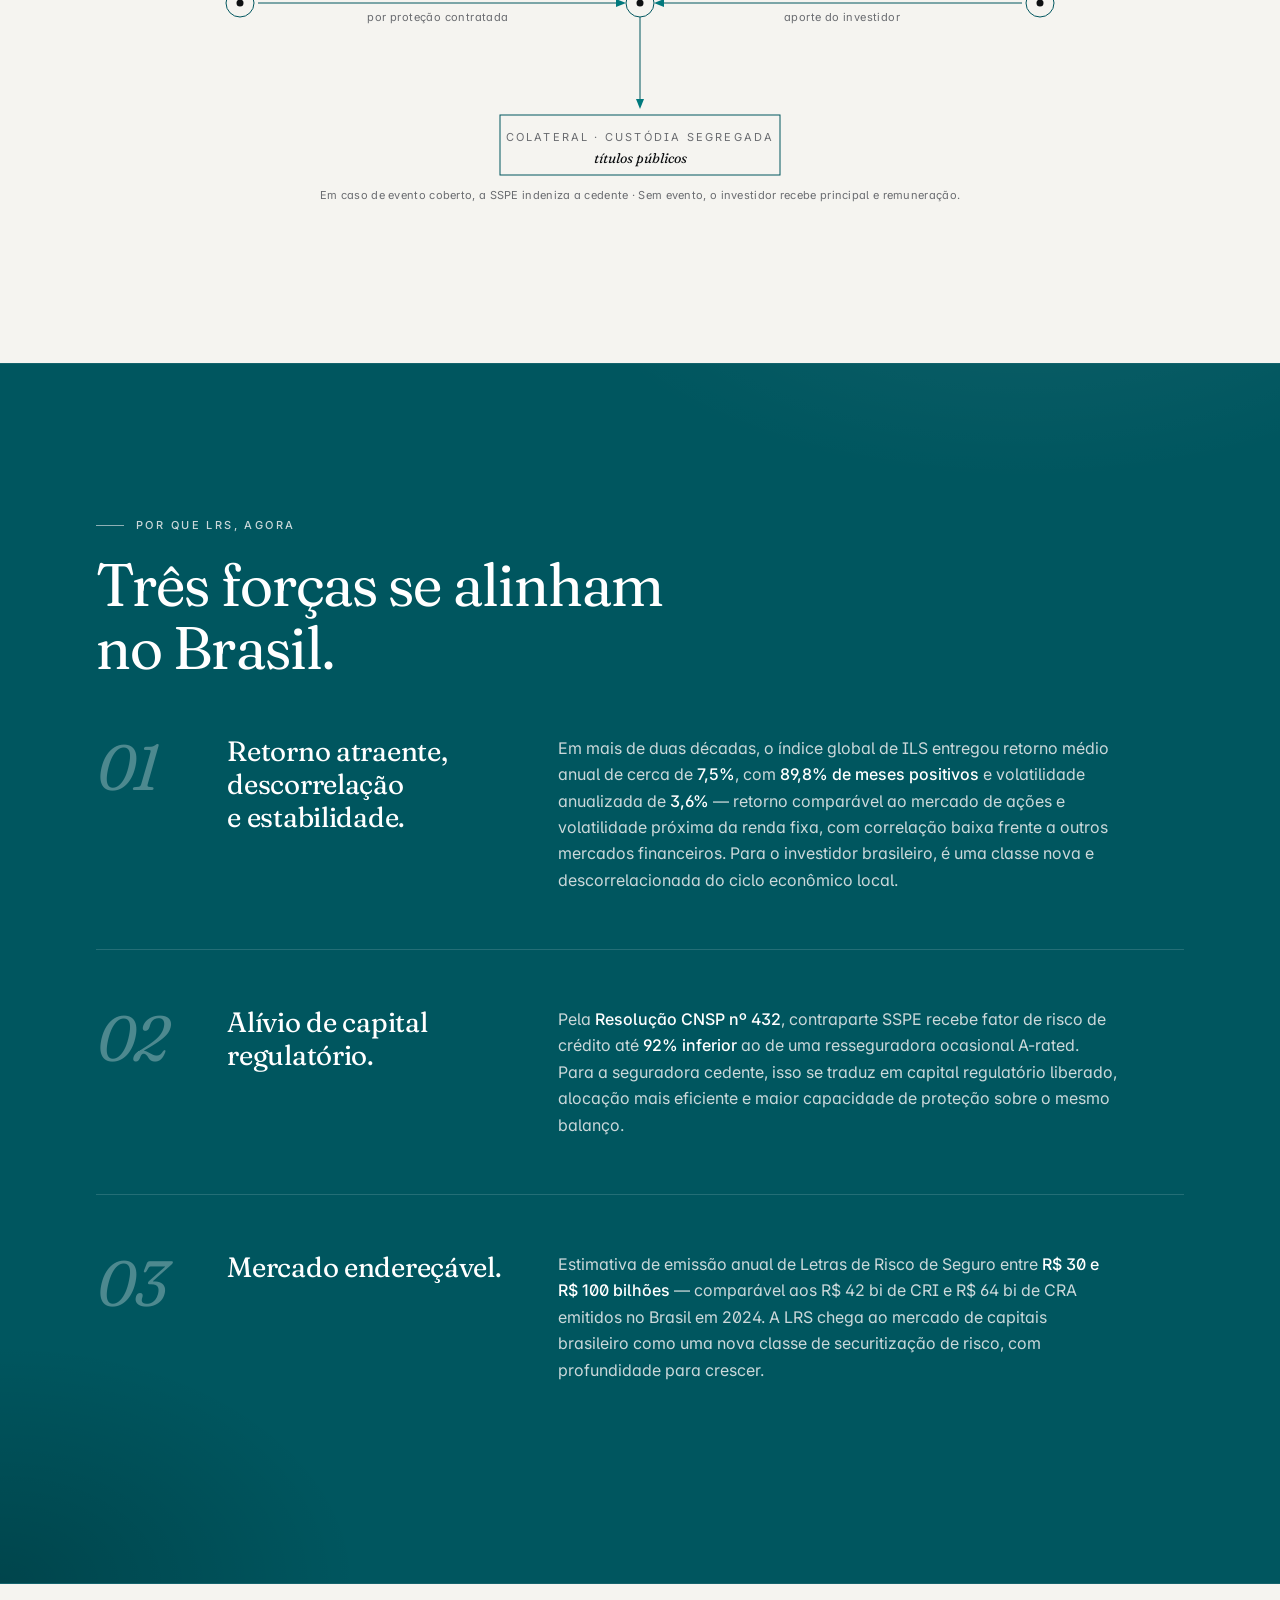
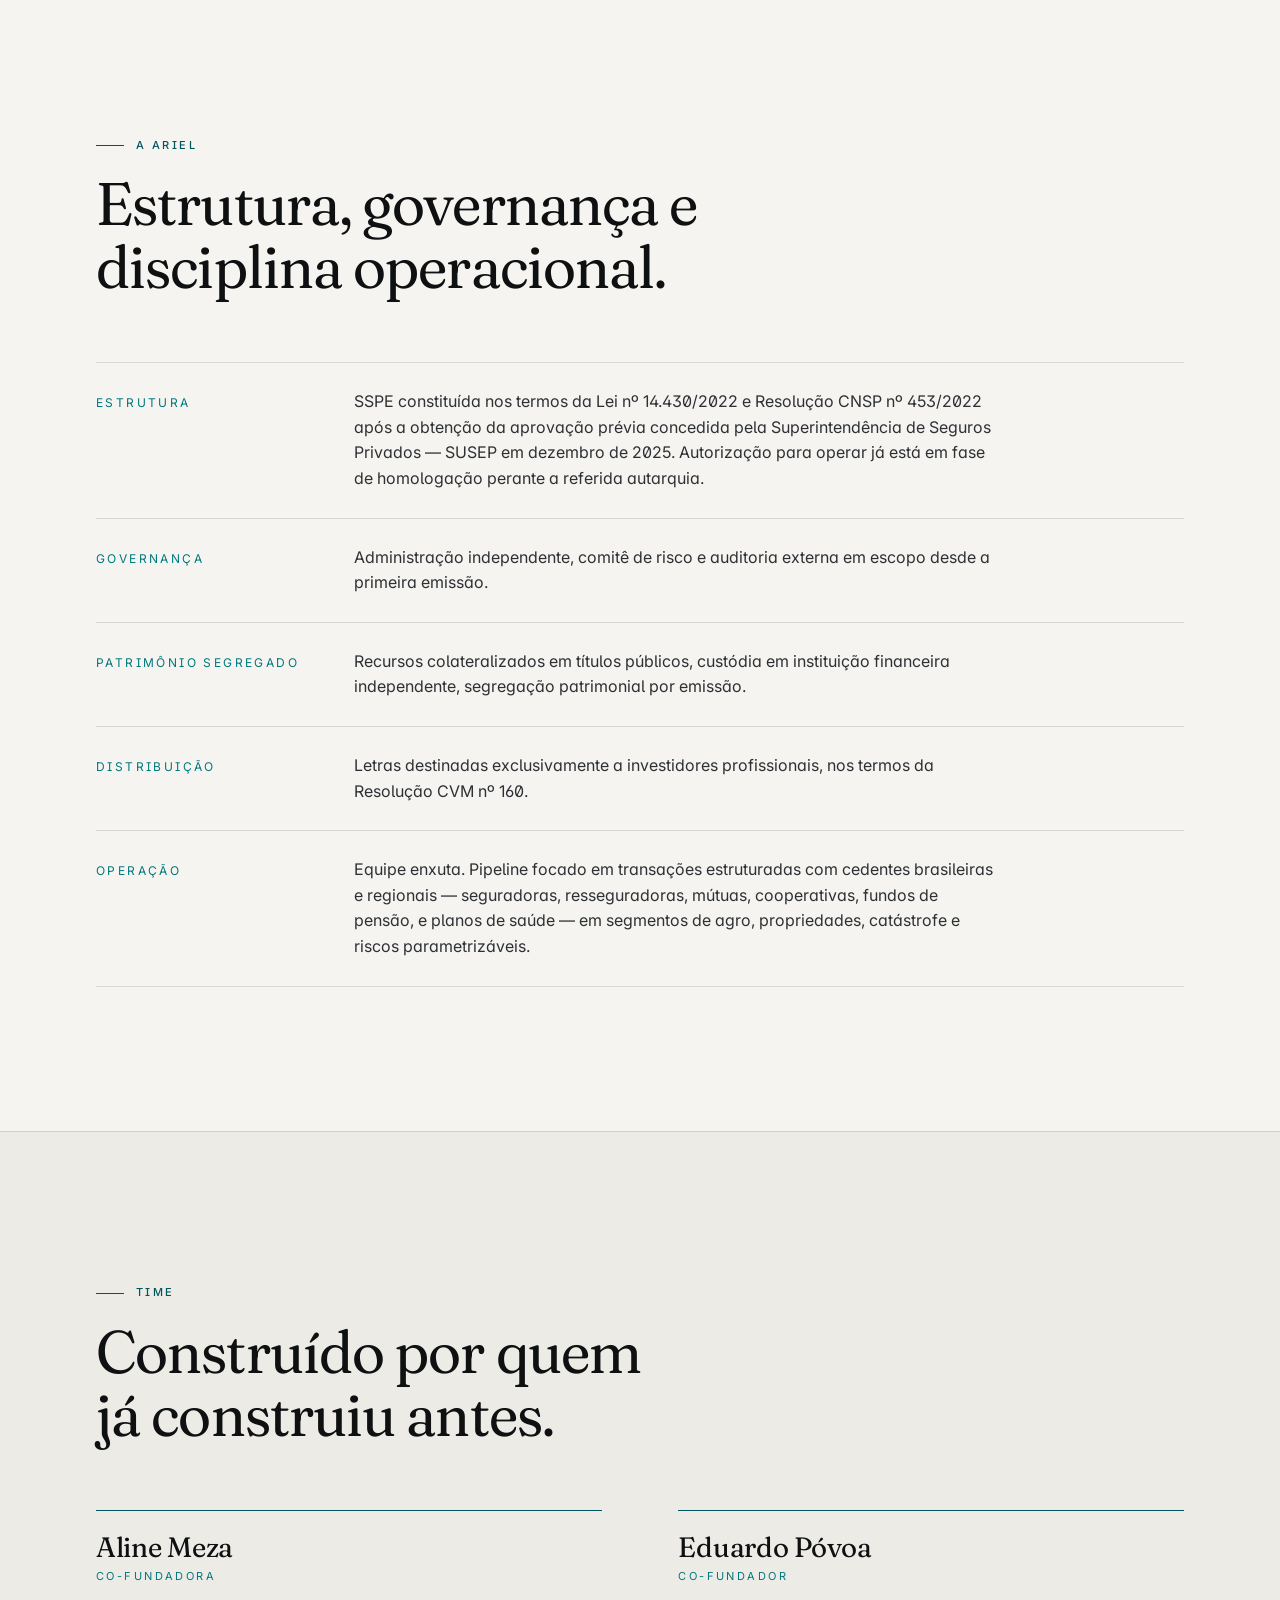
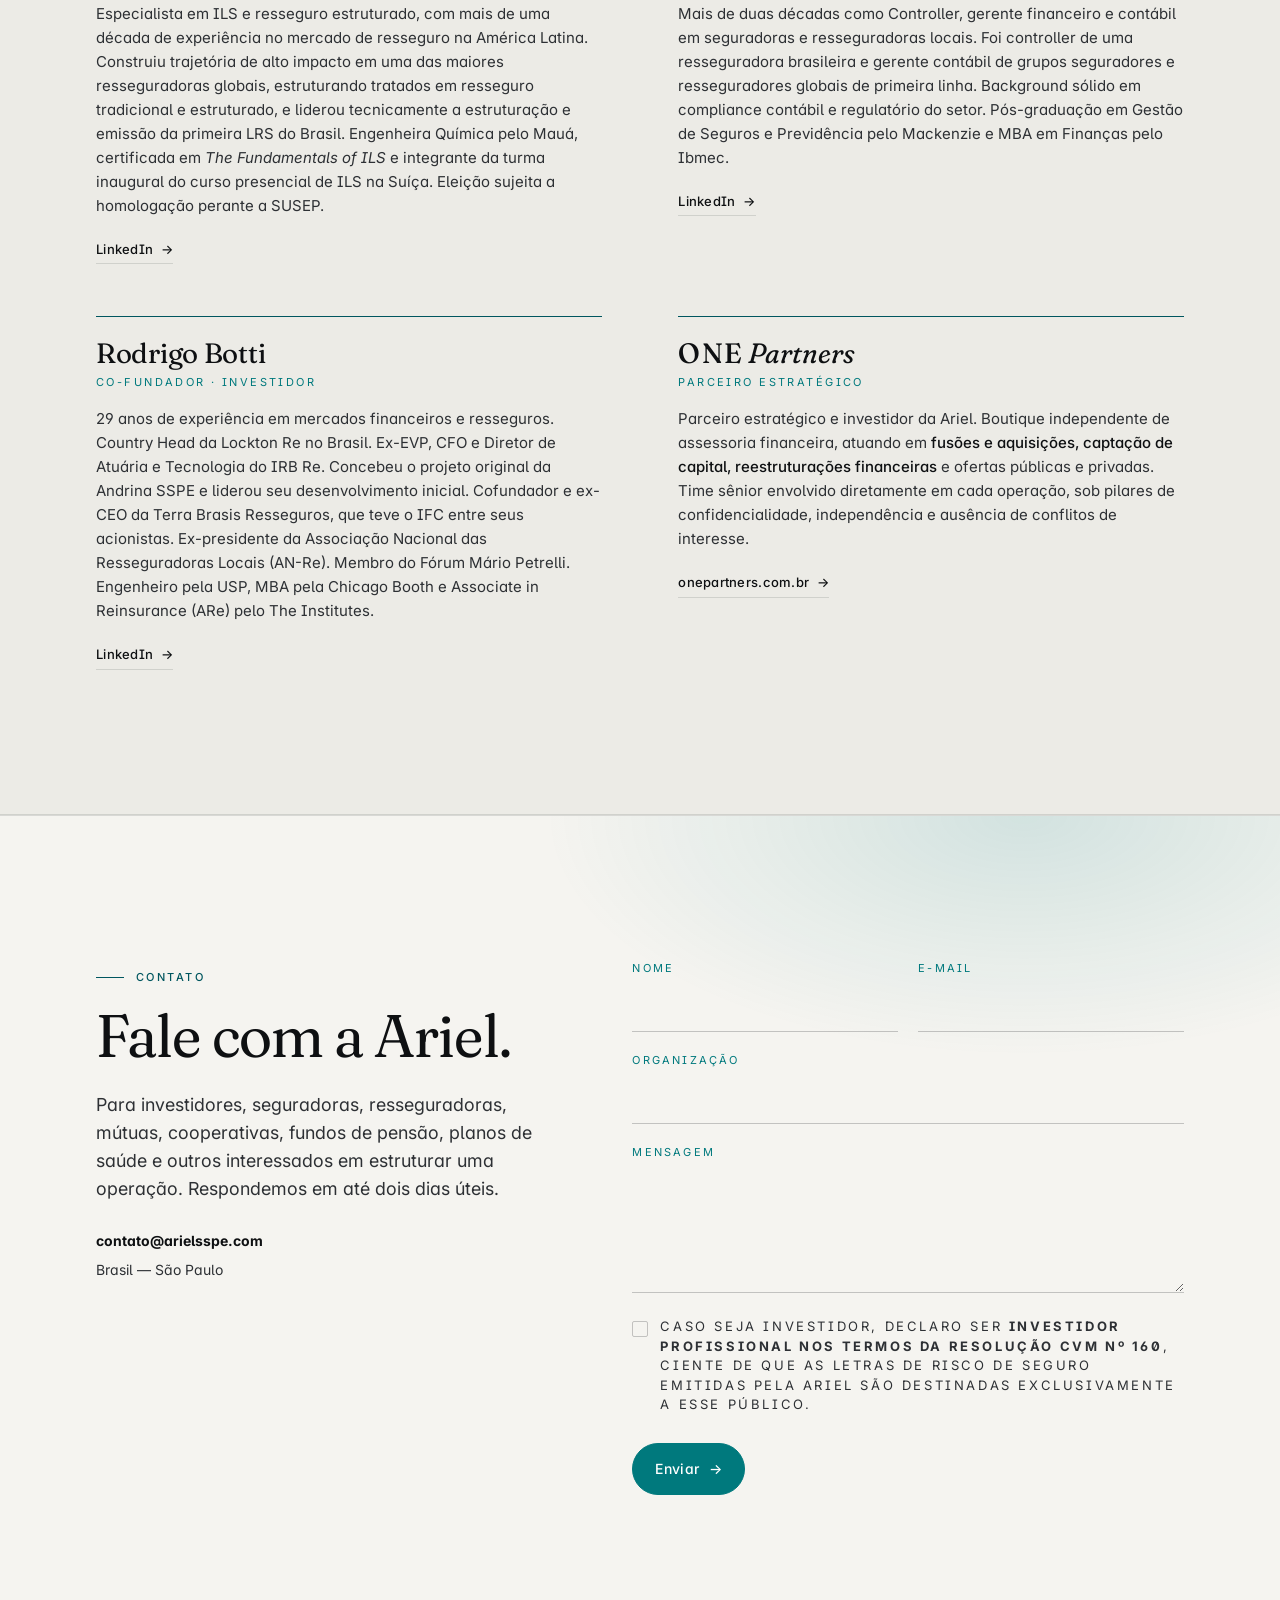
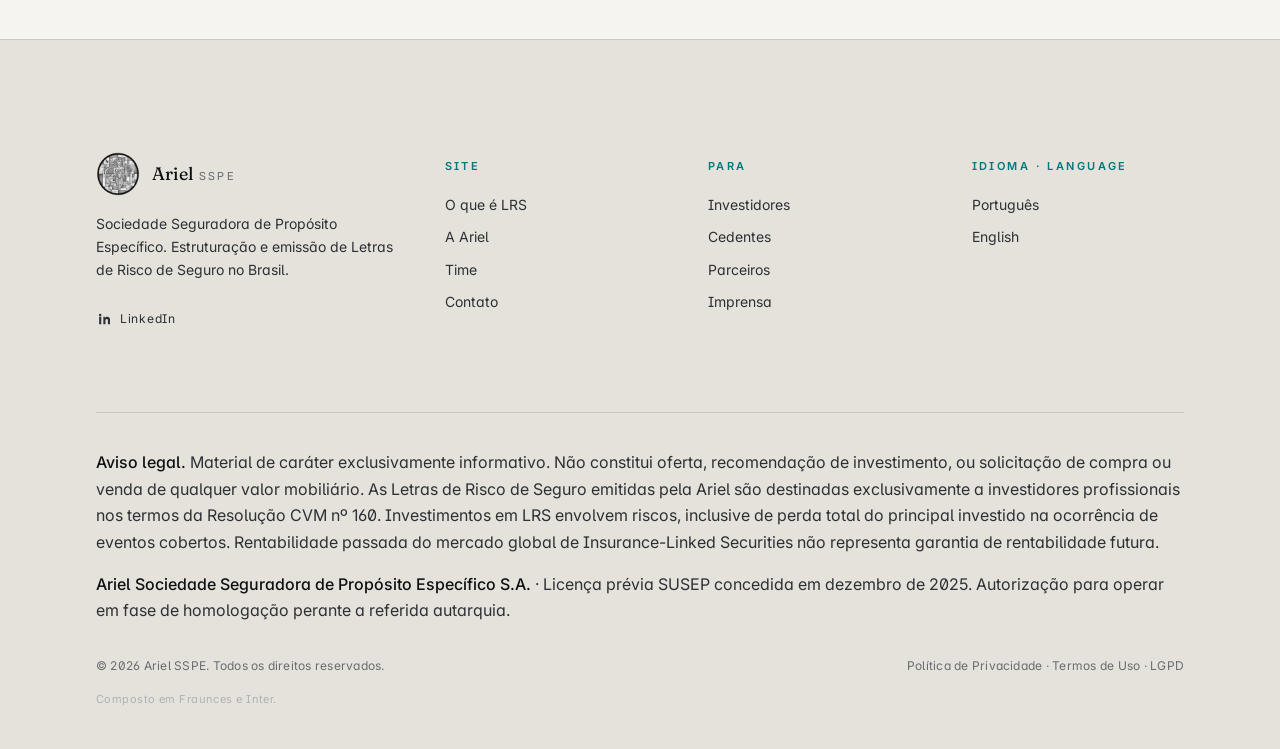
==== commit 4b8ad0da: "Hero + meta description: shift to future tense Ariel is not yet fully operational (operating authori" ====
--- a/index.html
+++ b/index.html
@@ -4,7 +4,7 @@
 <meta charset="utf-8" />
 <meta name="viewport" content="width=device-width, initial-scale=1, viewport-fit=cover" />
 <title>Ariel — Sociedade Seguradora de Propósito Específico · LRS · ILS</title>
-<meta name="description" content="A Ariel estrutura e emite Letras de Risco de Seguro (LRS), o equivalente brasileiro aos ILS globais. Capacidade de proteção do mercado de capitais para seguradoras cedentes." />
+<meta name="description" content="A Ariel estruturará e emitirá Letras de Risco de Seguro (LRS), o equivalente brasileiro aos ILS globais. Capacidade de proteção do mercado de capitais para cedentes." />
 <meta name="theme-color" content="#06080A" />
 
 <meta property="og:title" content="Ariel — Sociedade Seguradora de Propósito Específico" />
@@ -93,7 +93,7 @@
       a serviço da <em>proteção</em>.
     </h1>
     <p class="lead hero-sub">
-      A Ariel estrutura e emite <strong>Letras de Risco de Seguro (LRS)</strong> — o equivalente brasileiro aos <em>Insurance Linked Securities (ILS)</em> globais. Captamos capacidade de proteção junto a investidores e a alocamos para seguradoras, resseguradoras, mútuas, cooperativas, fundos de pensão, e planos de saúde, ampliando a fronteira de proteção do Brasil.
+      A Ariel estruturará e emitirá <strong>Letras de Risco de Seguro (LRS)</strong> — o equivalente brasileiro aos <em>Insurance Linked Securities (ILS)</em> globais. Captaremos capacidade de proteção junto a investidores e a alocaremos para seguradoras, resseguradoras, mútuas, cooperativas, fundos de pensão, e planos de saúde, ampliando a fronteira de proteção do Brasil.
     </p>
     <div class="hero-cta">
       <a href="#lrs" class="btn primary">Saiba mais sobre LRS <span class="arrow">→</span></a>
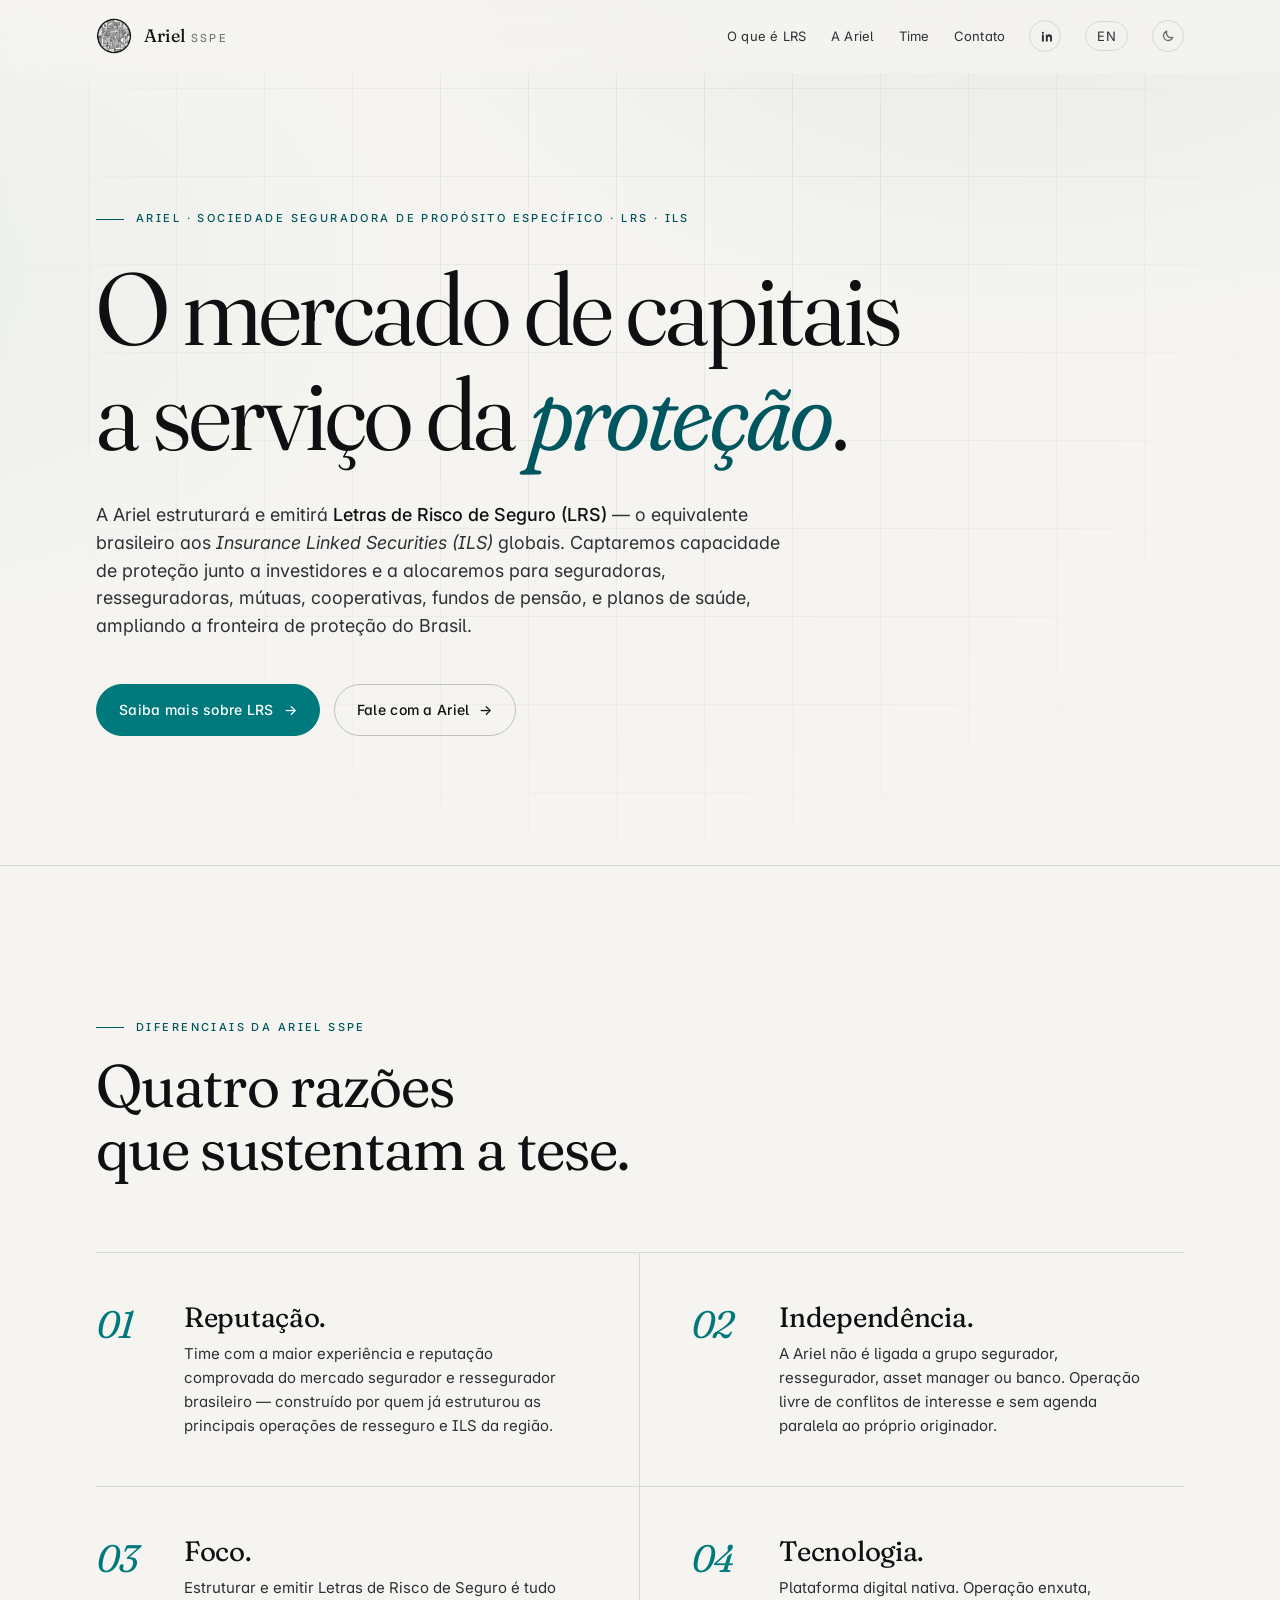
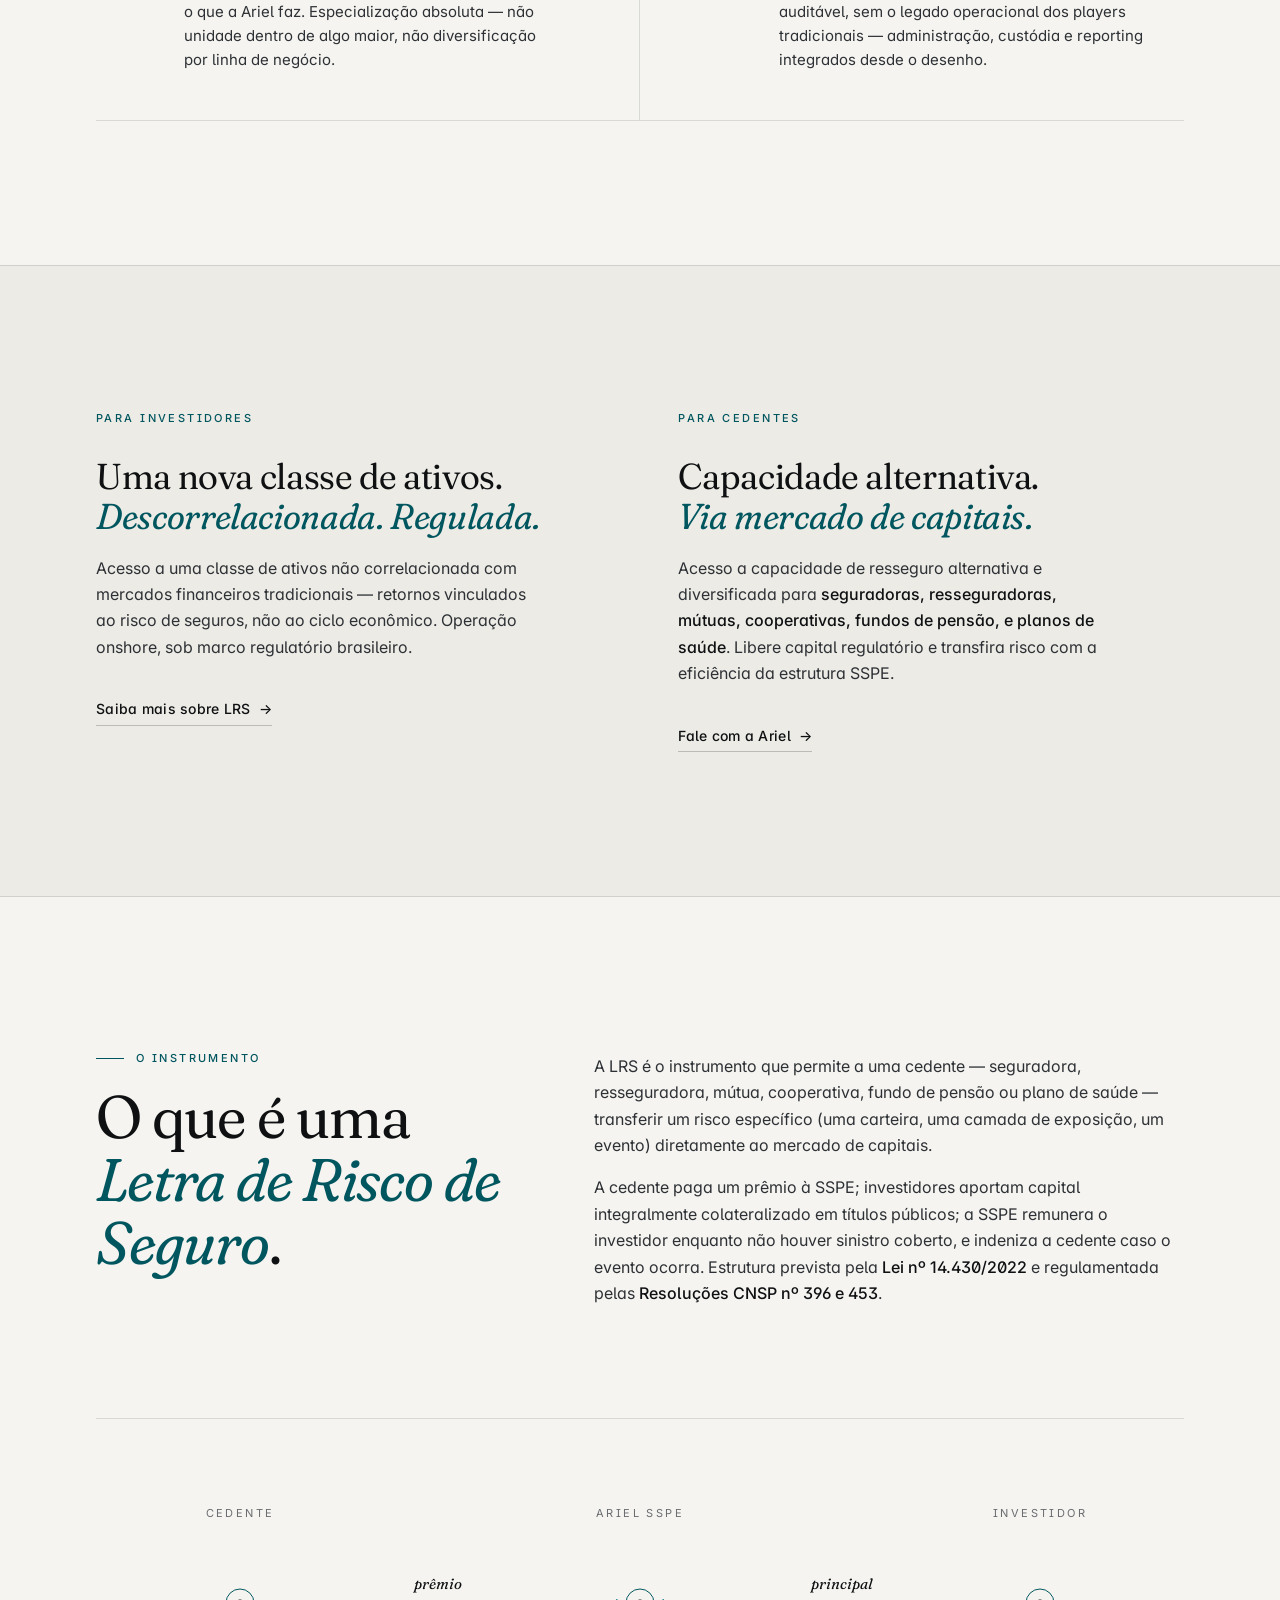
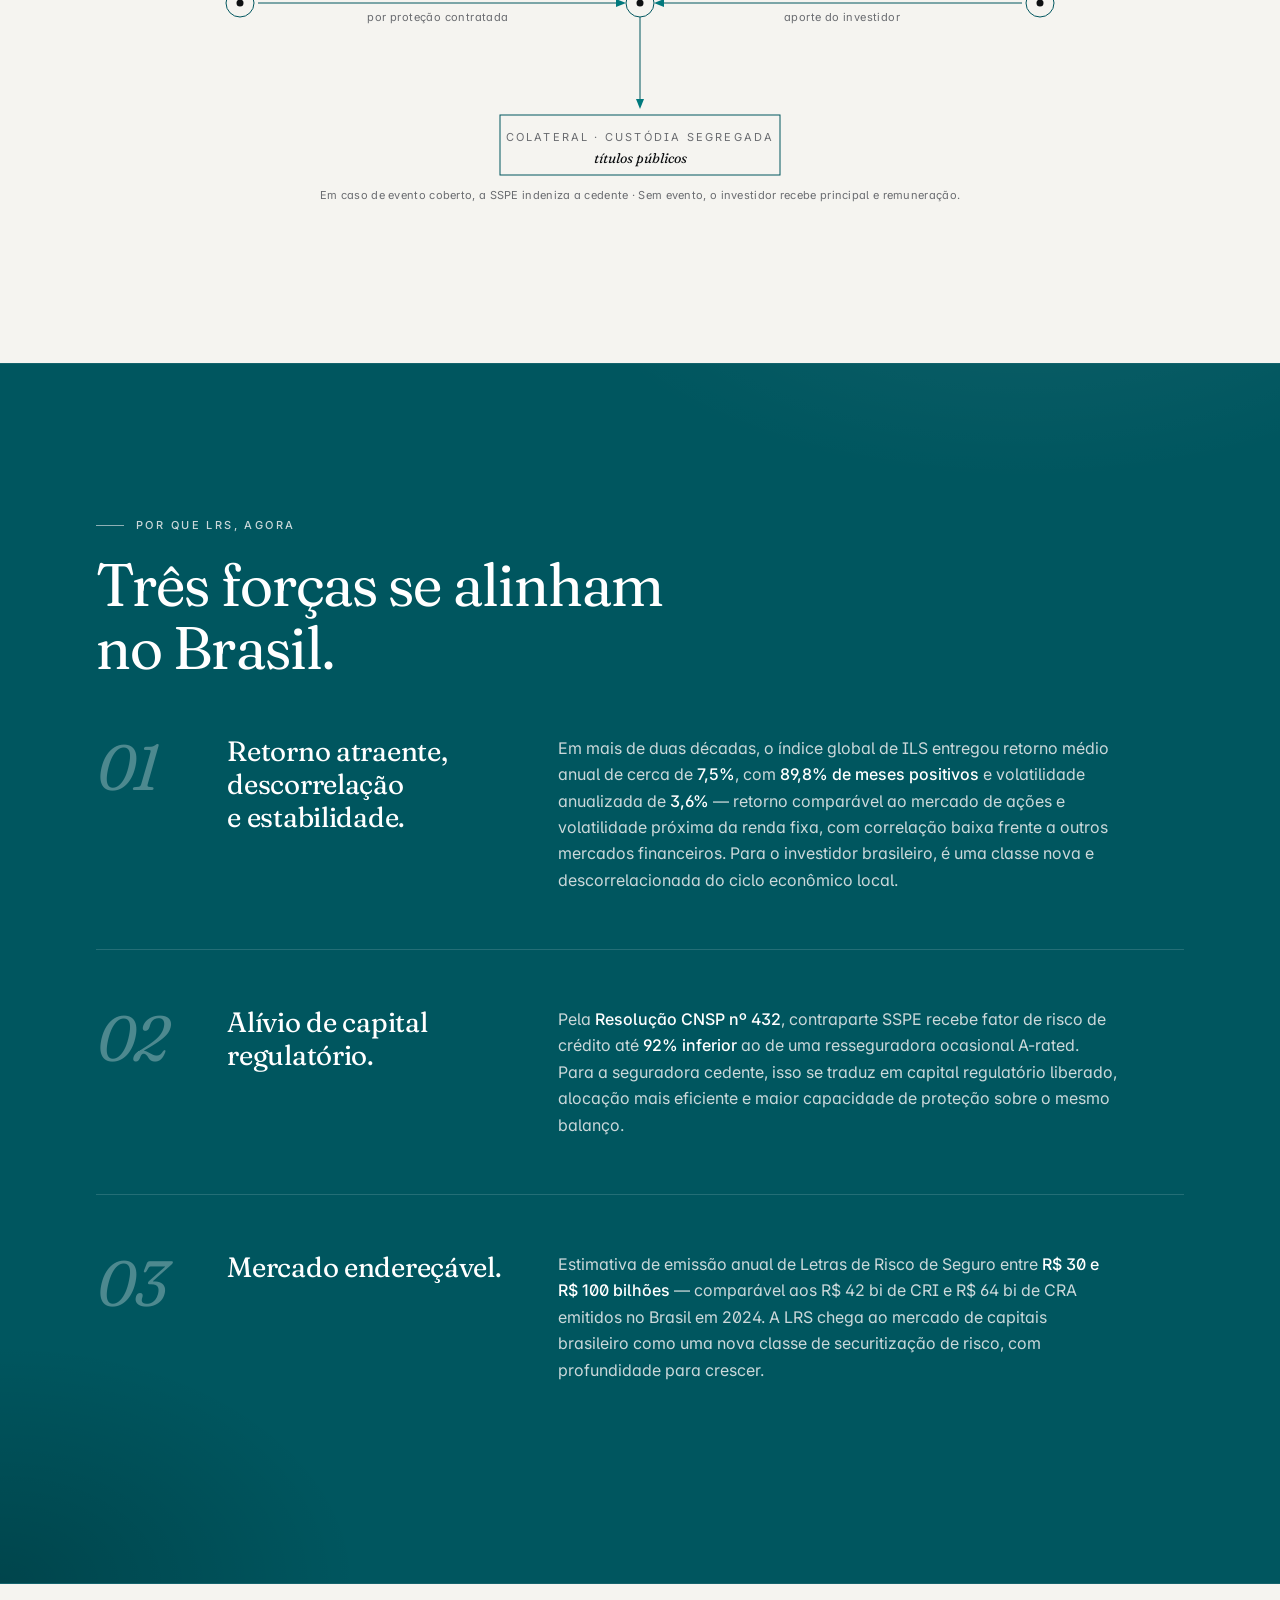
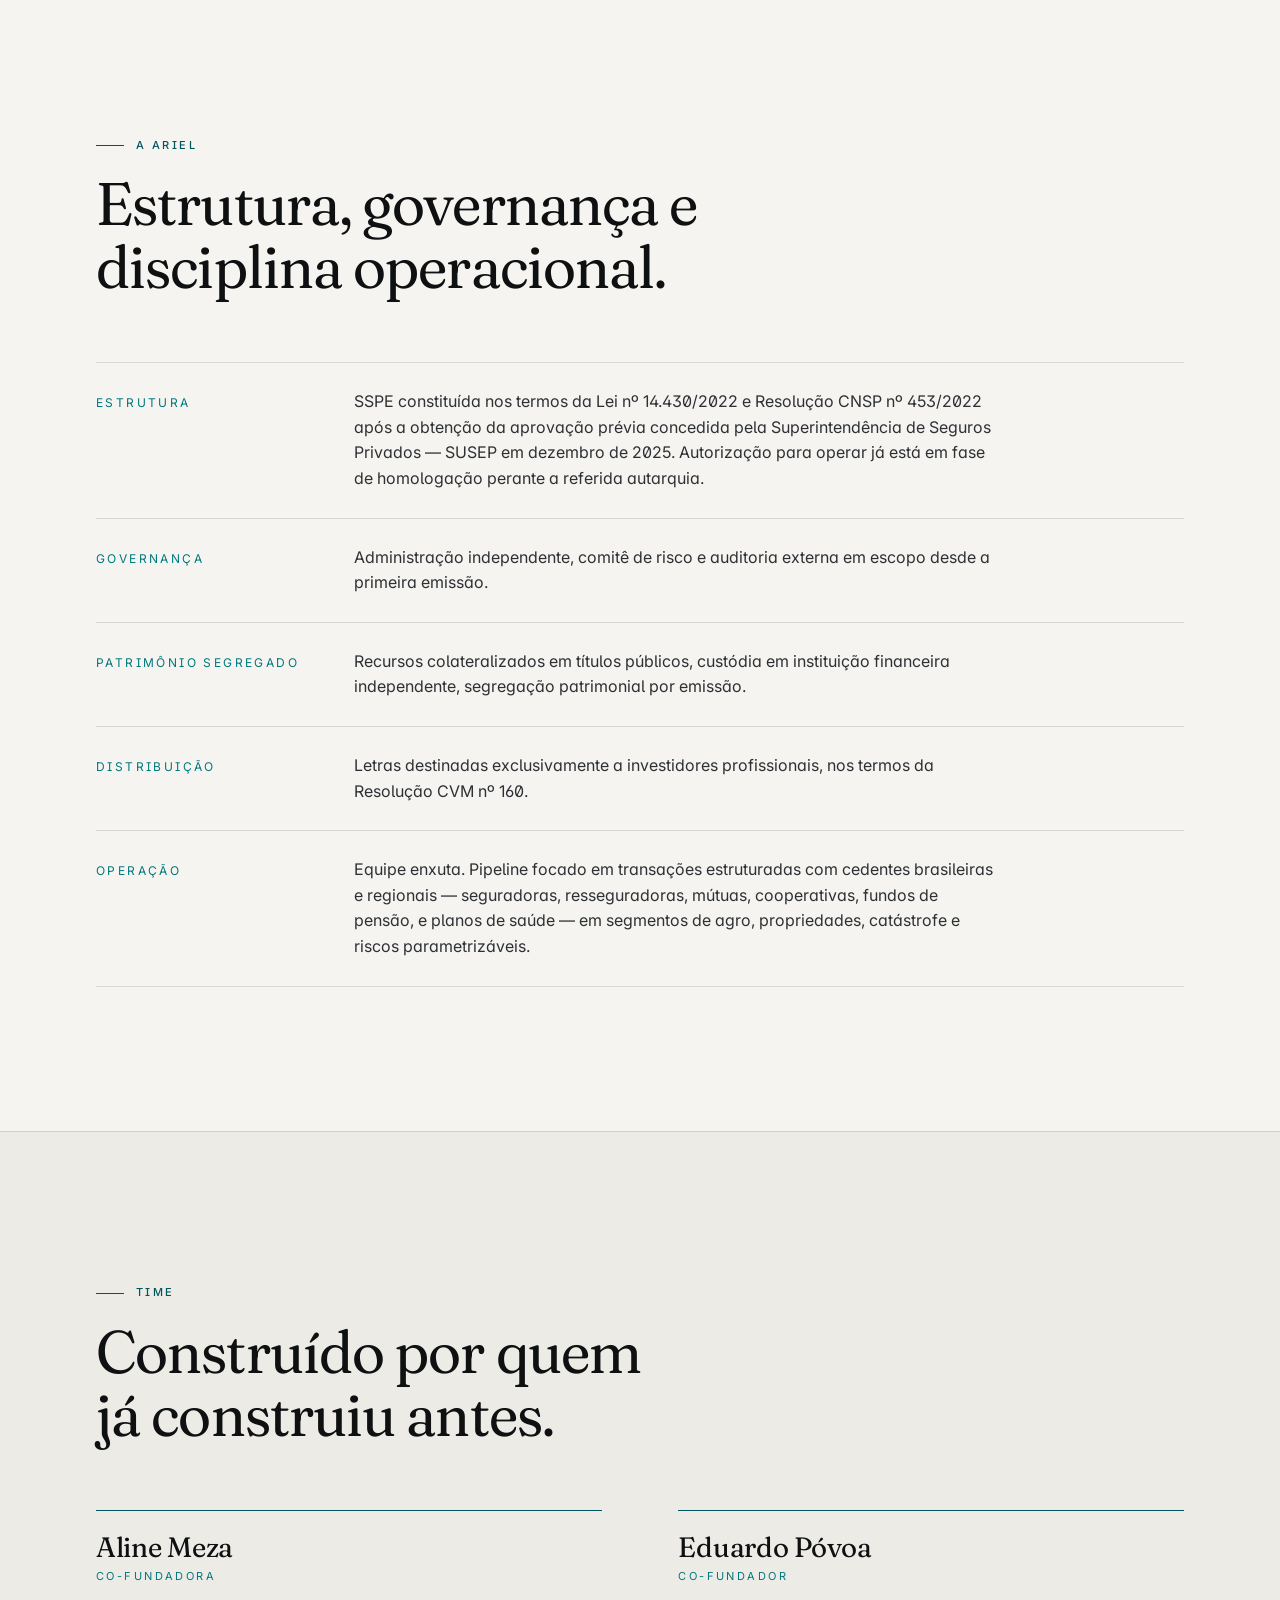
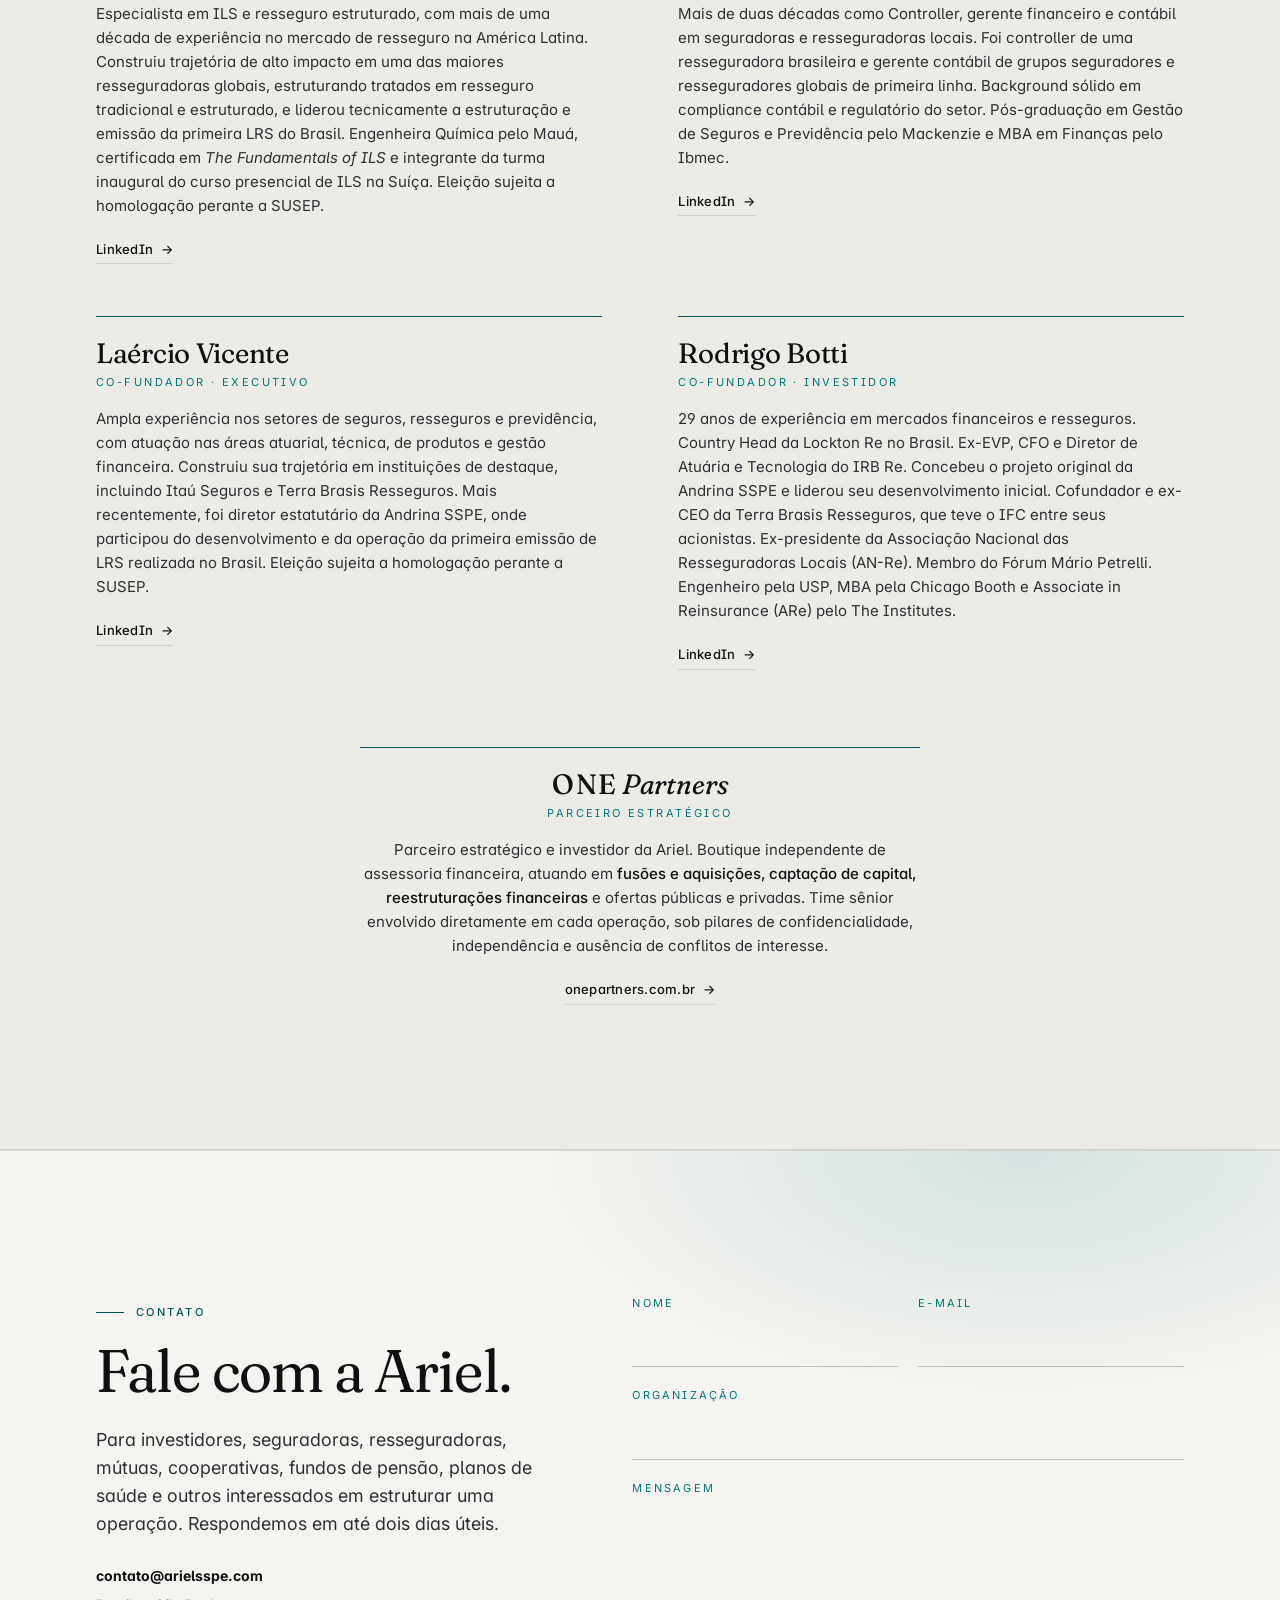
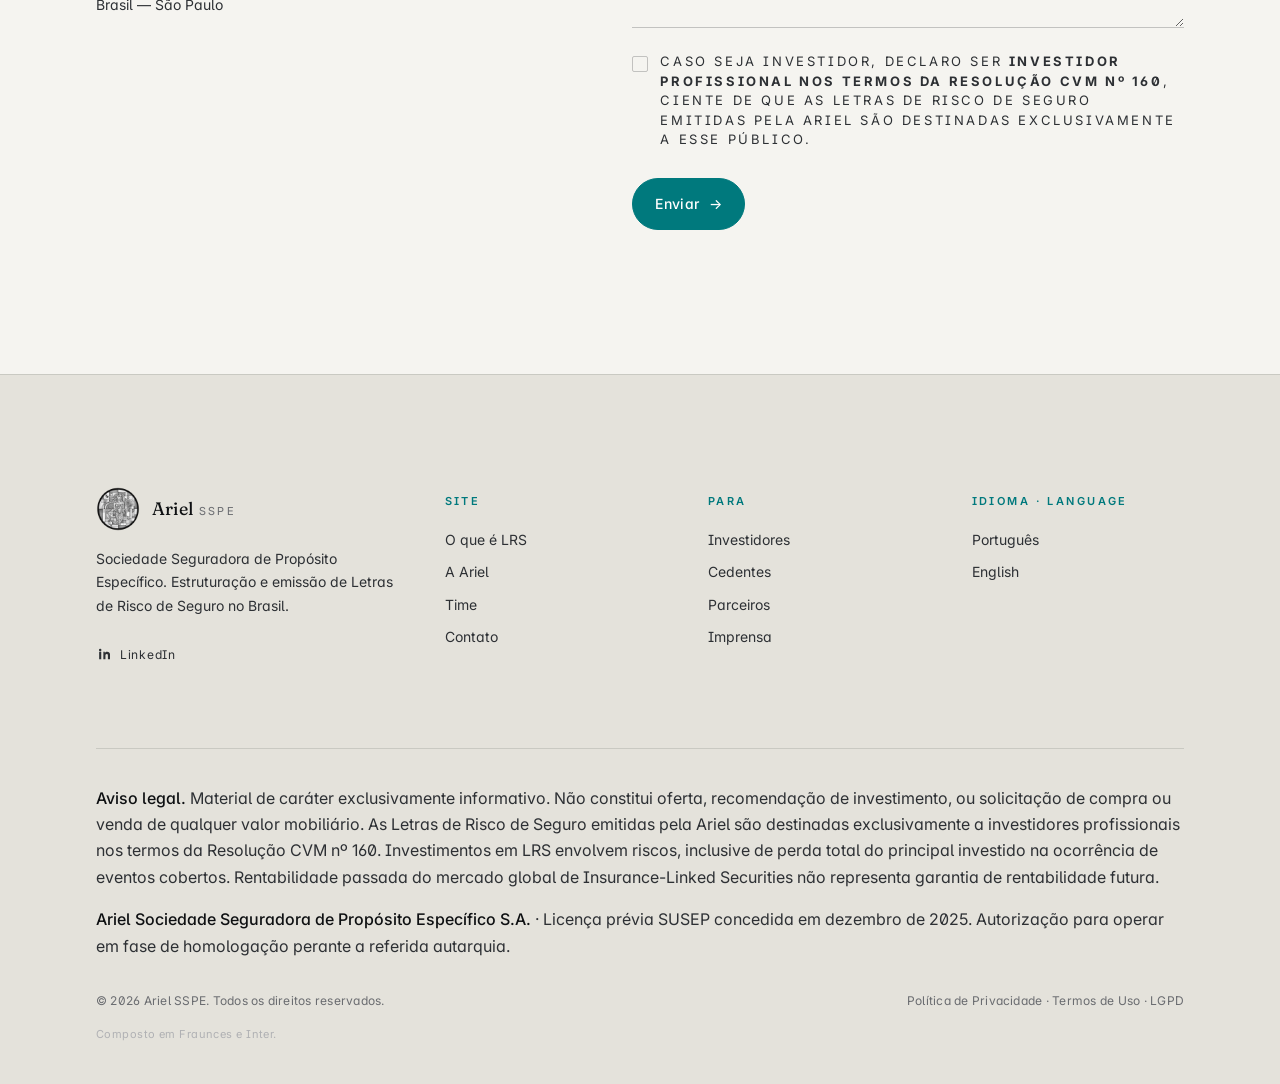
==== commit c38fb999: "Add Laércio Vicente to team; ONE Partners now full-width on row 3 Team grid grows to 5 cards: - Row " ====
--- a/index.html
+++ b/index.html
@@ -347,6 +347,15 @@
       </article>
 
       <article class="member">
+        <h3 class="name">Laércio Vicente</h3>
+        <div class="role">Co-fundador · Executivo</div>
+        <p>
+          Ampla experiência nos setores de seguros, resseguros e previdência, com atuação nas áreas atuarial, técnica, de produtos e gestão financeira. Construiu sua trajetória em instituições de destaque, incluindo Itaú Seguros e Terra Brasis Resseguros. Mais recentemente, foi diretor estatutário da Andrina SSPE, onde participou do desenvolvimento e da operação da primeira emissão de LRS realizada no Brasil. Eleição sujeita a homologação perante a SUSEP.
+        </p>
+        <a href="https://www.linkedin.com/in/laercio-vicente/" target="_blank" rel="noopener" class="link">LinkedIn <span class="arrow">→</span></a>
+      </article>
+
+      <article class="member">
         <h3 class="name">Rodrigo Botti</h3>
         <div class="role">Co-fundador · Investidor</div>
         <p>
--- a/styles.css
+++ b/styles.css
@@ -880,11 +880,22 @@
 }
 
 /* ONE Partners — wordmark variant of .member */
+.member.partner {
+  grid-column: 1 / -1;
+  max-width: 56ch;
+  margin: clamp(16px, 2vw, 32px) auto 0;
+  text-align: center;
+}
+
 .member.partner .name {
   font-style: italic;
   font-variation-settings: "opsz" 60, "SOFT" 80;
   letter-spacing: -0.005em;
 }
+
+.member.partner p { margin-left: auto; margin-right: auto; }
+
+.member.partner .link { display: inline-flex; }
 
 .member.partner .name .one {
   font-style: normal;
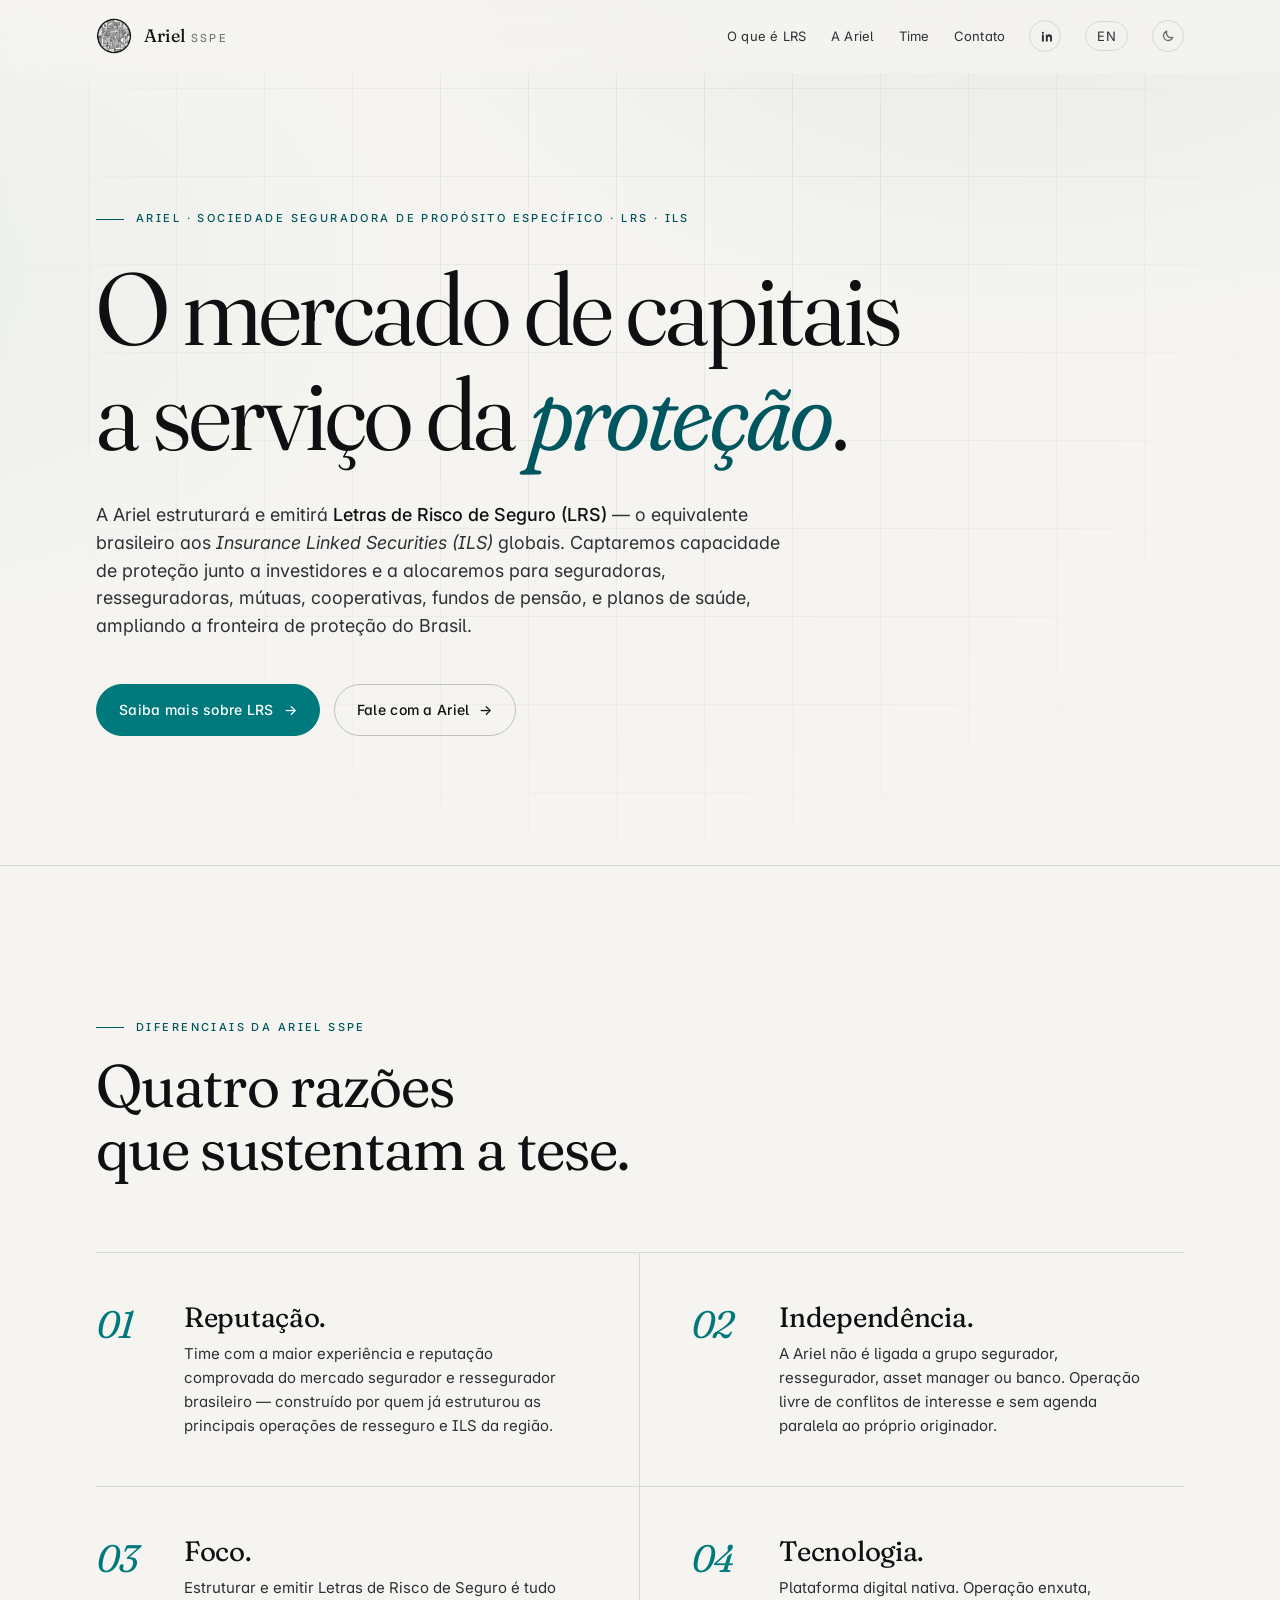
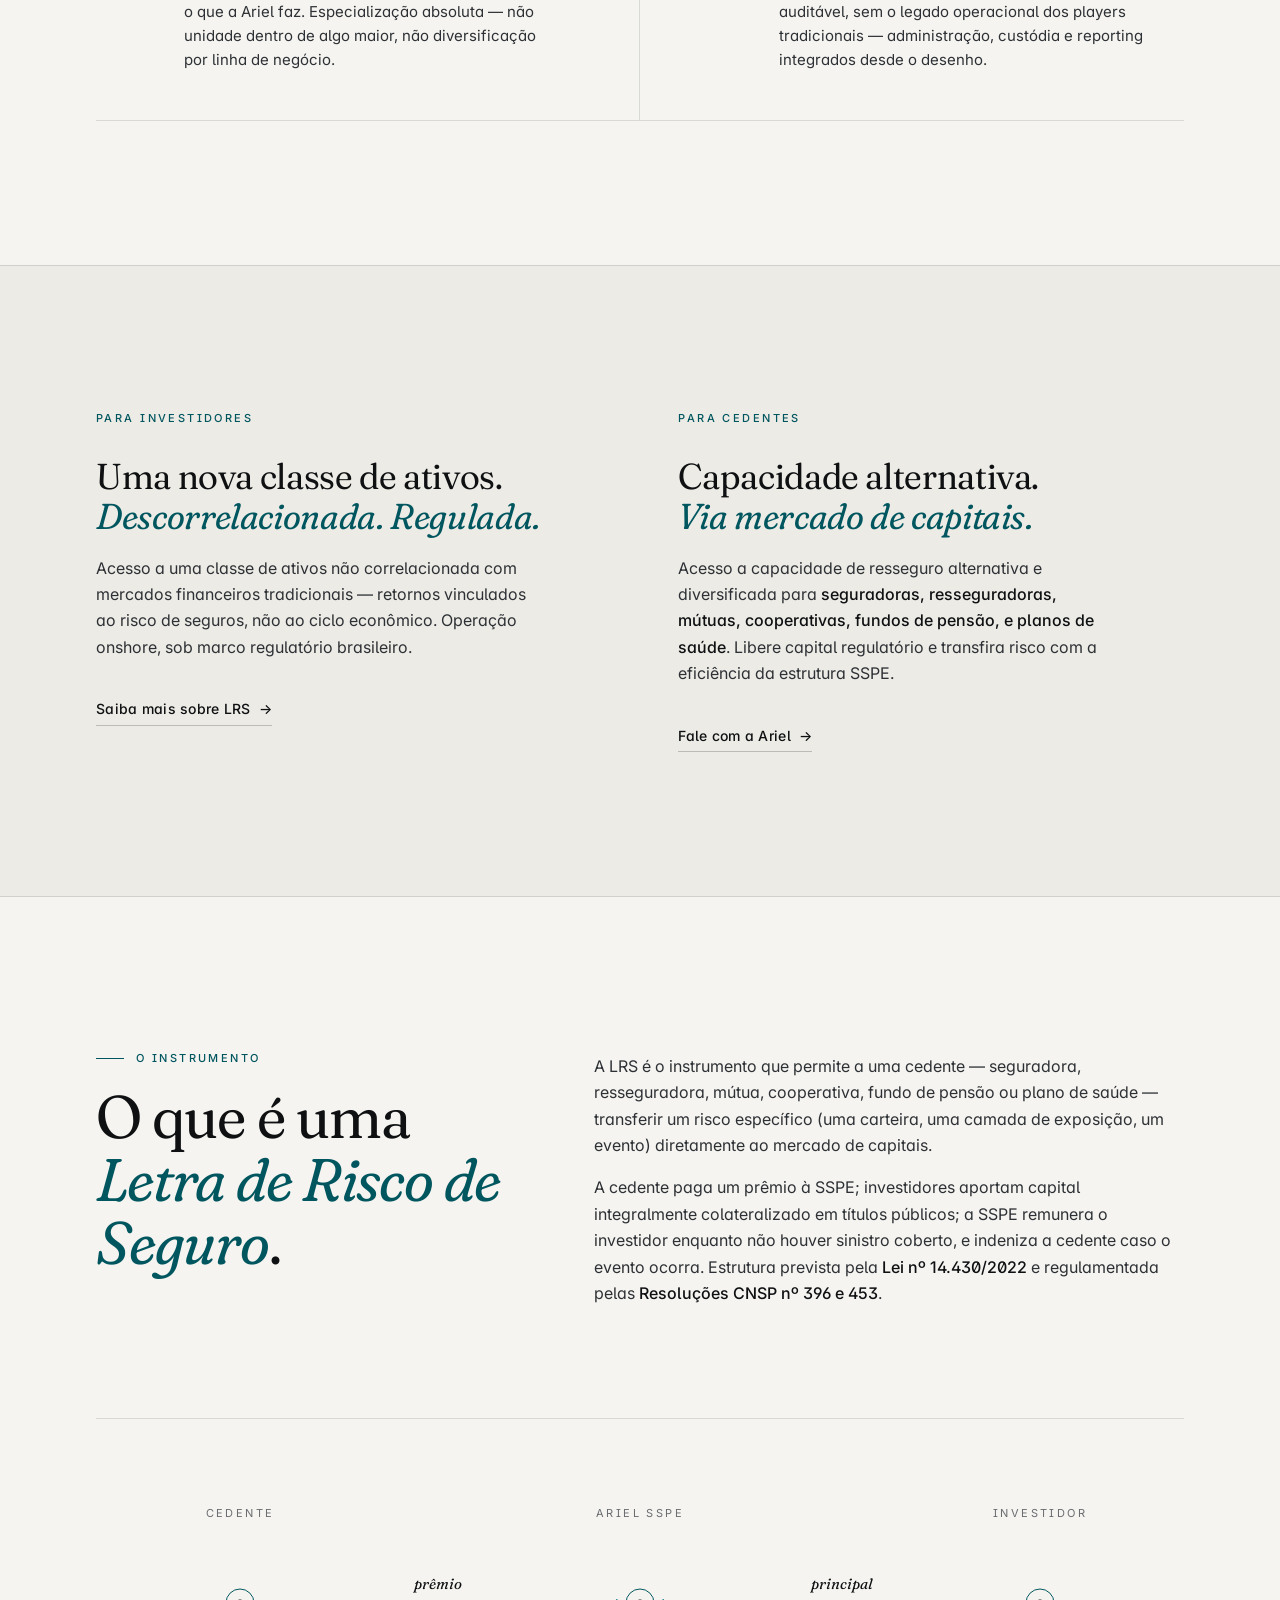
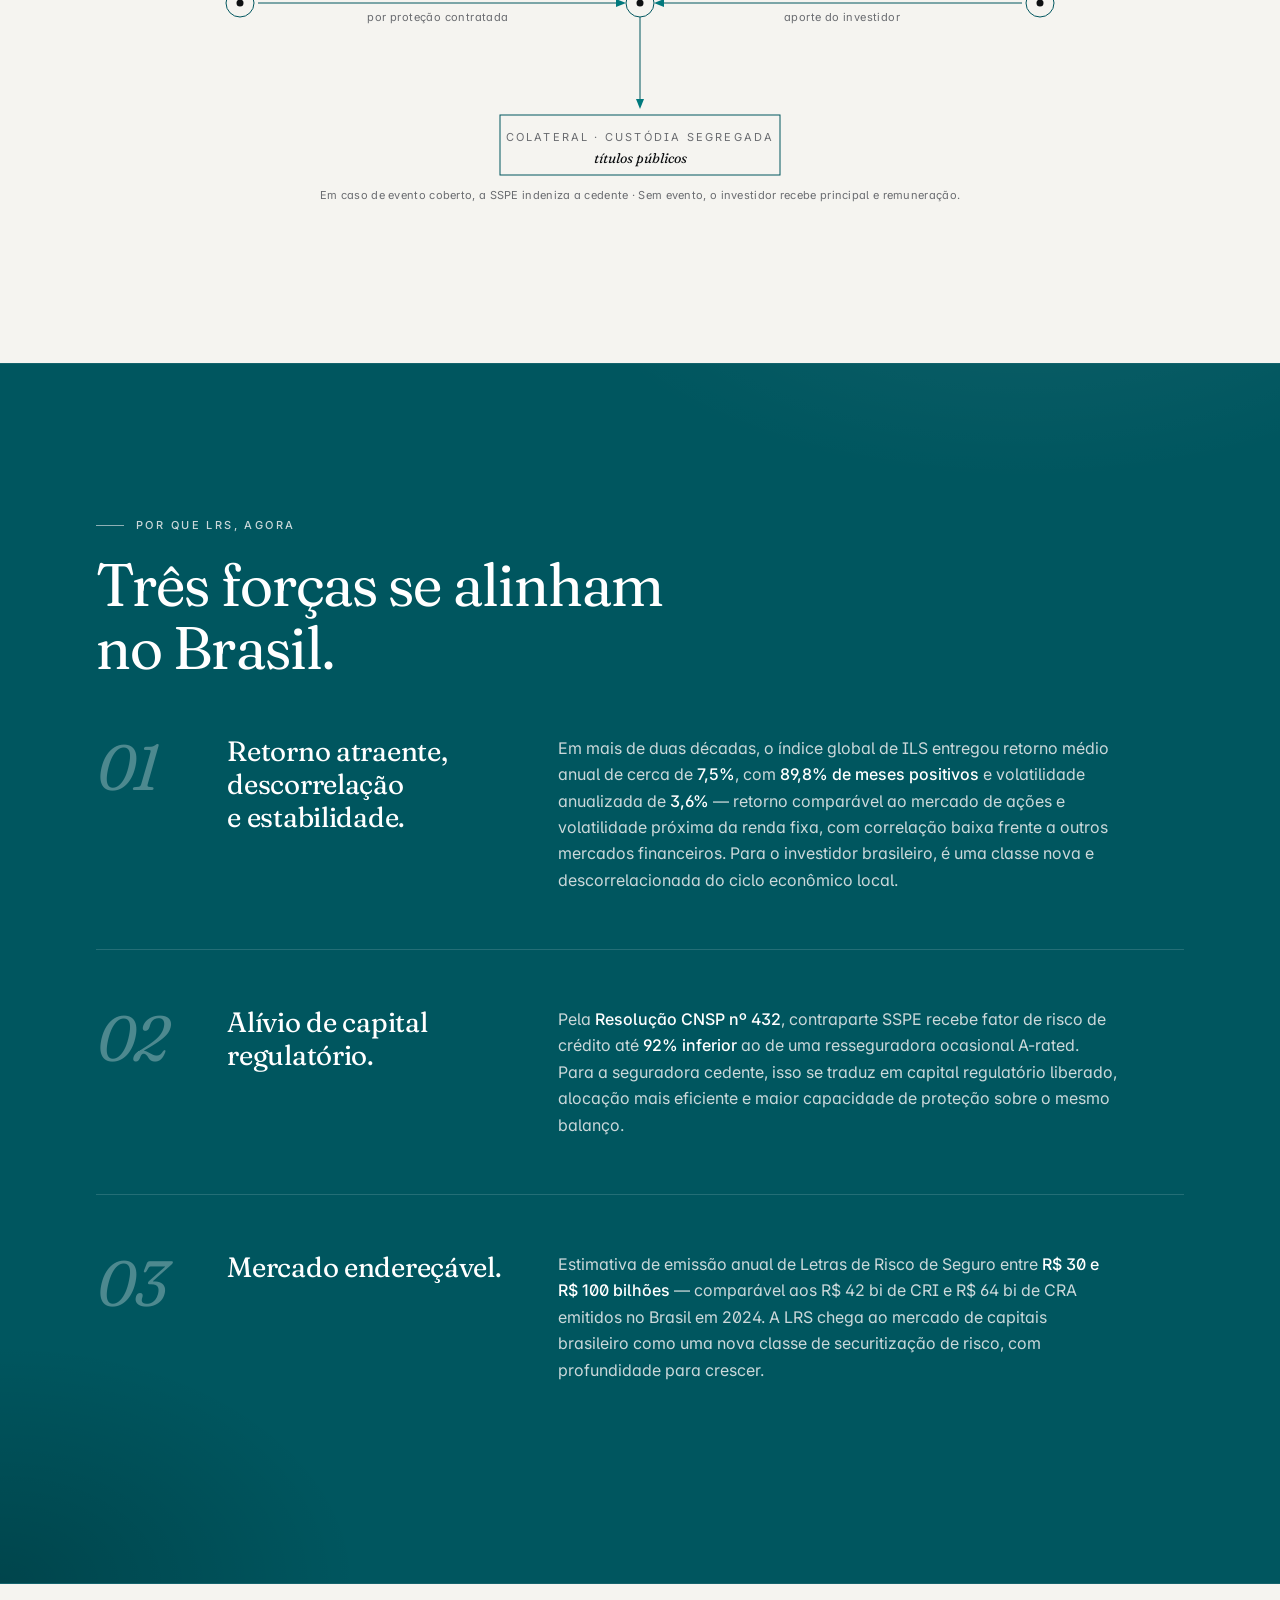
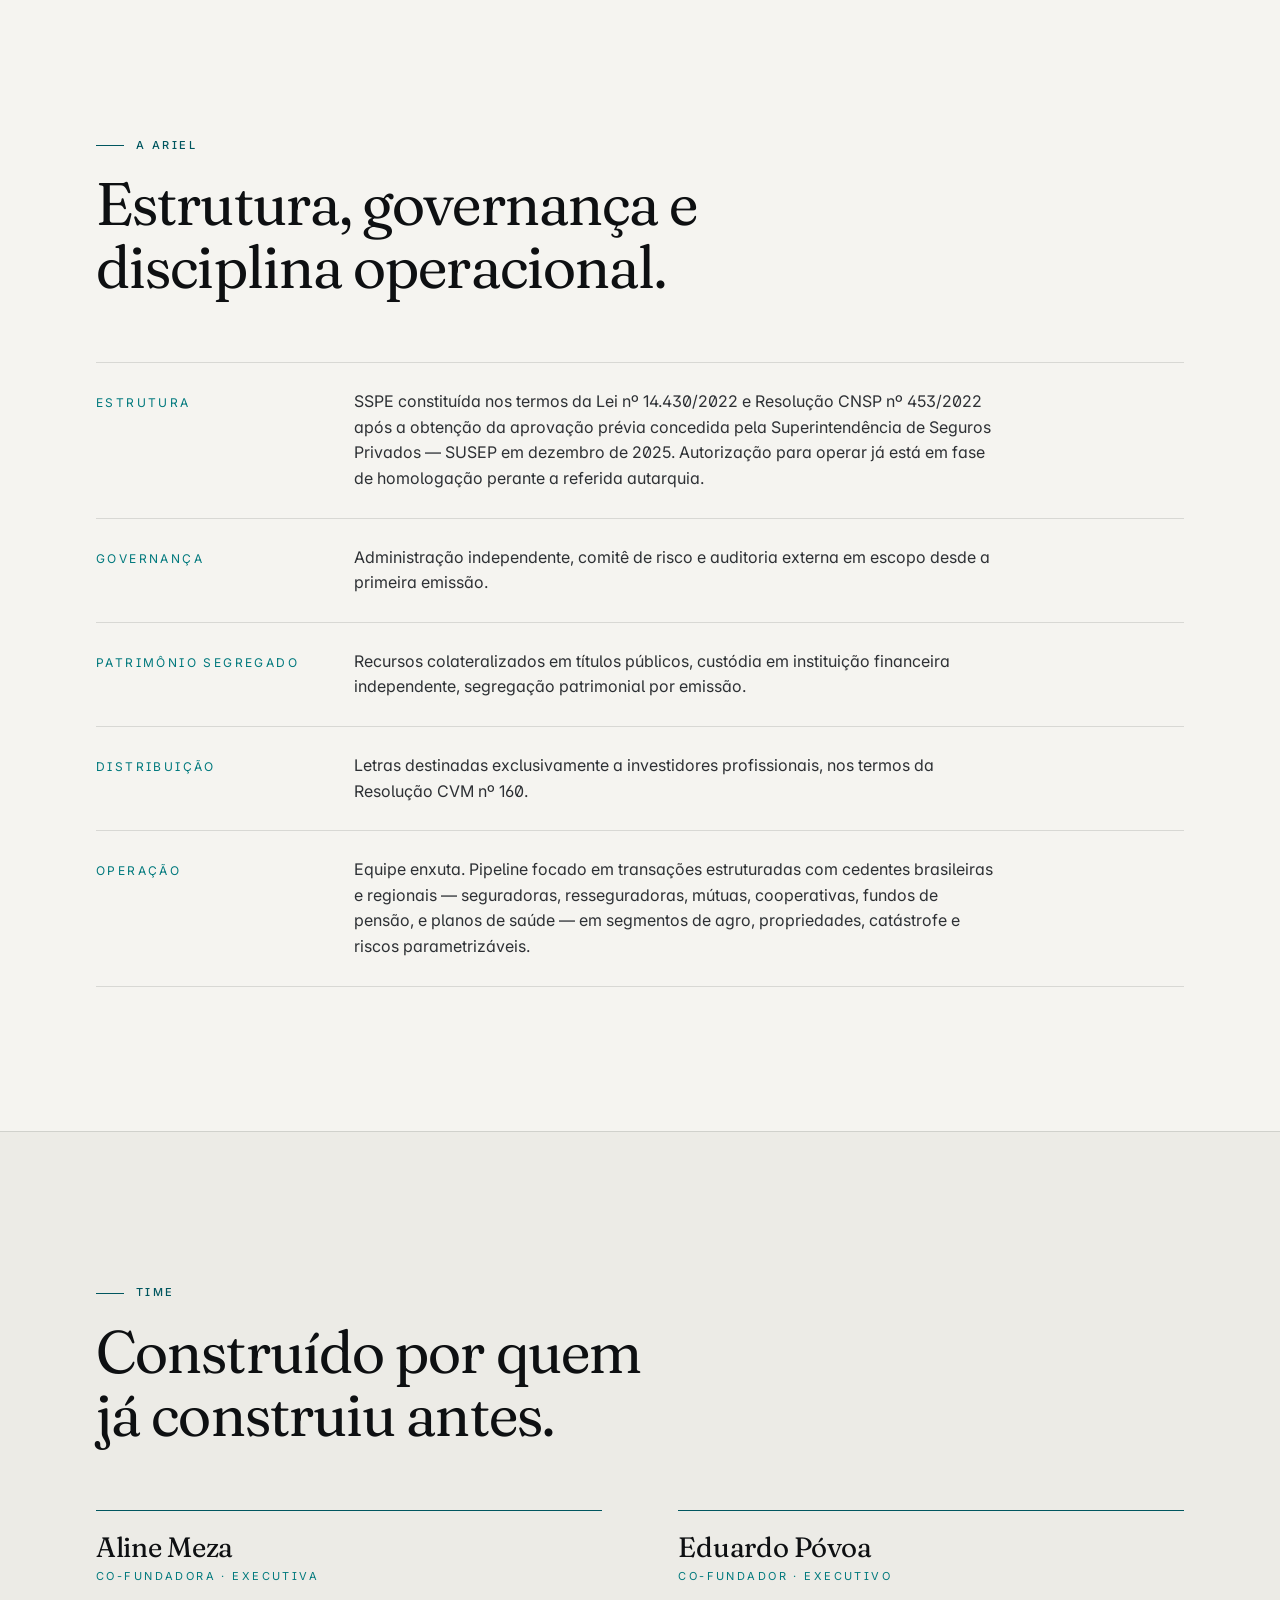
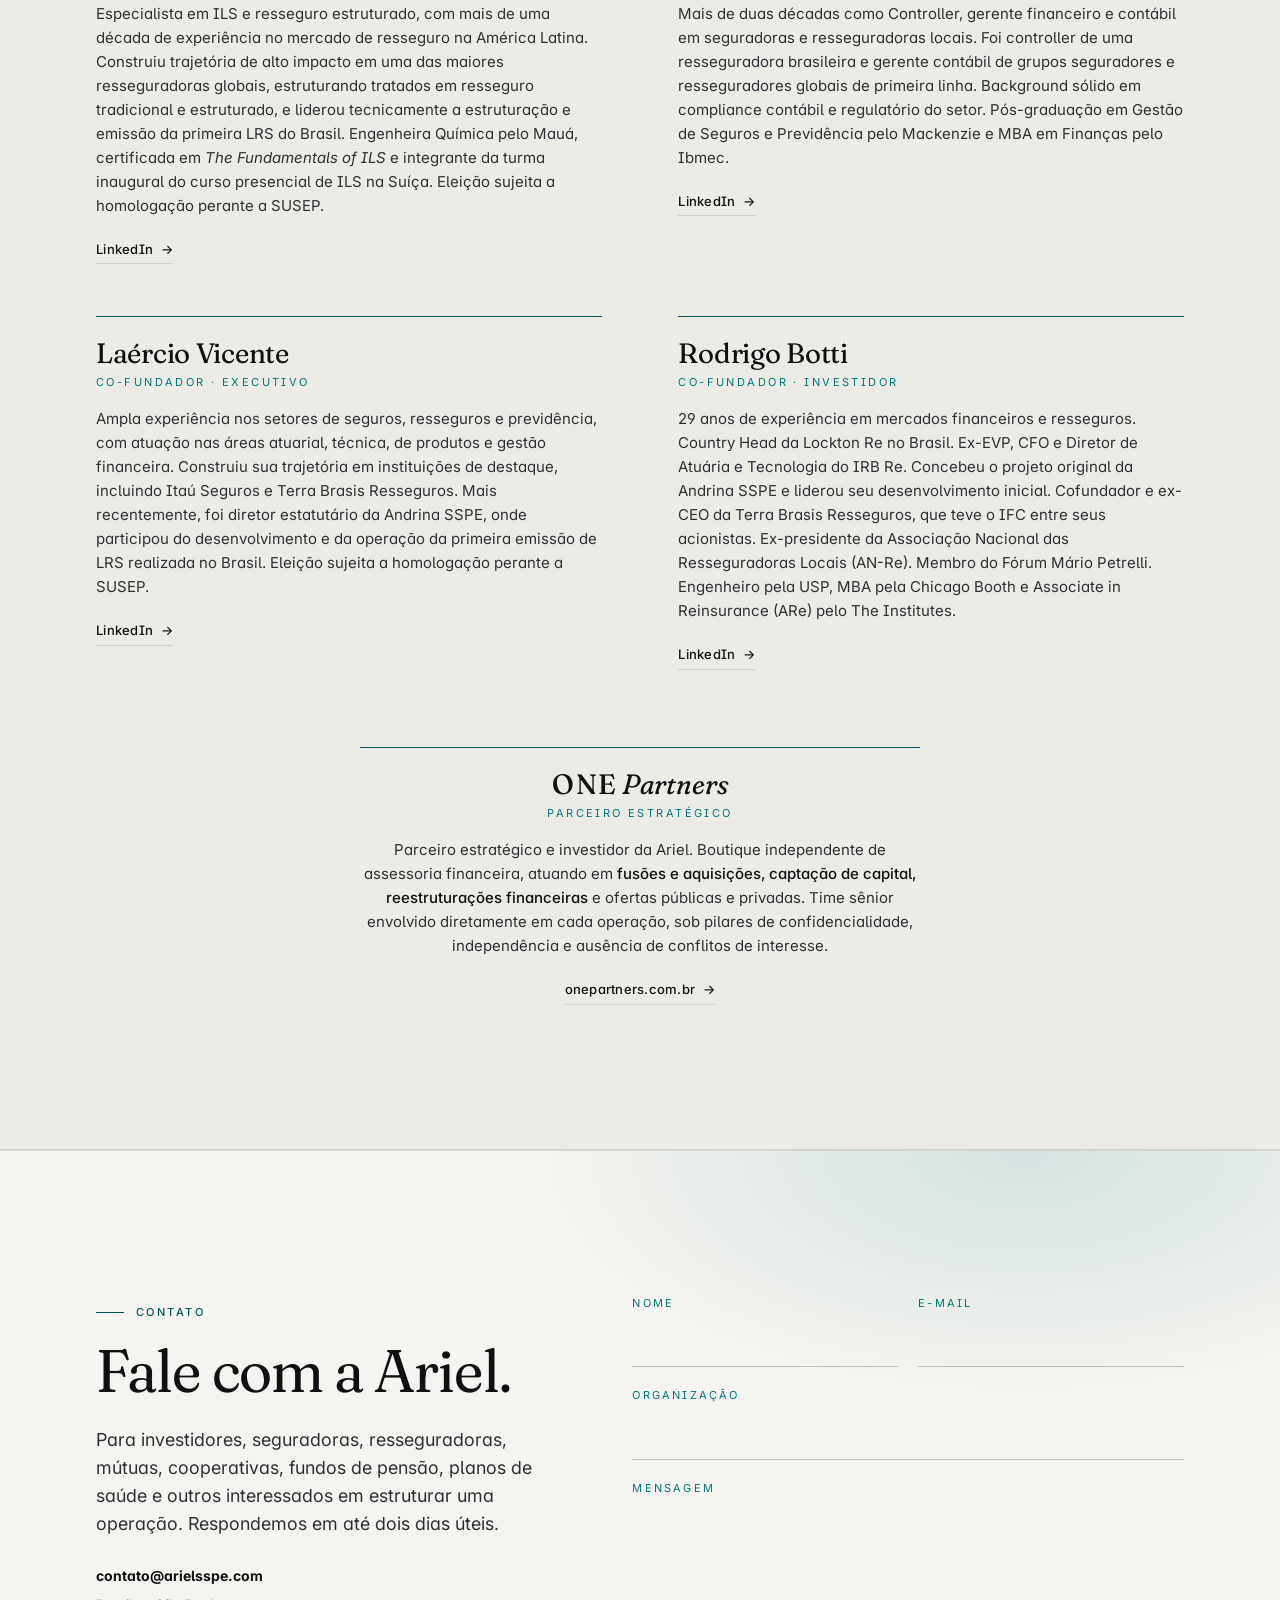
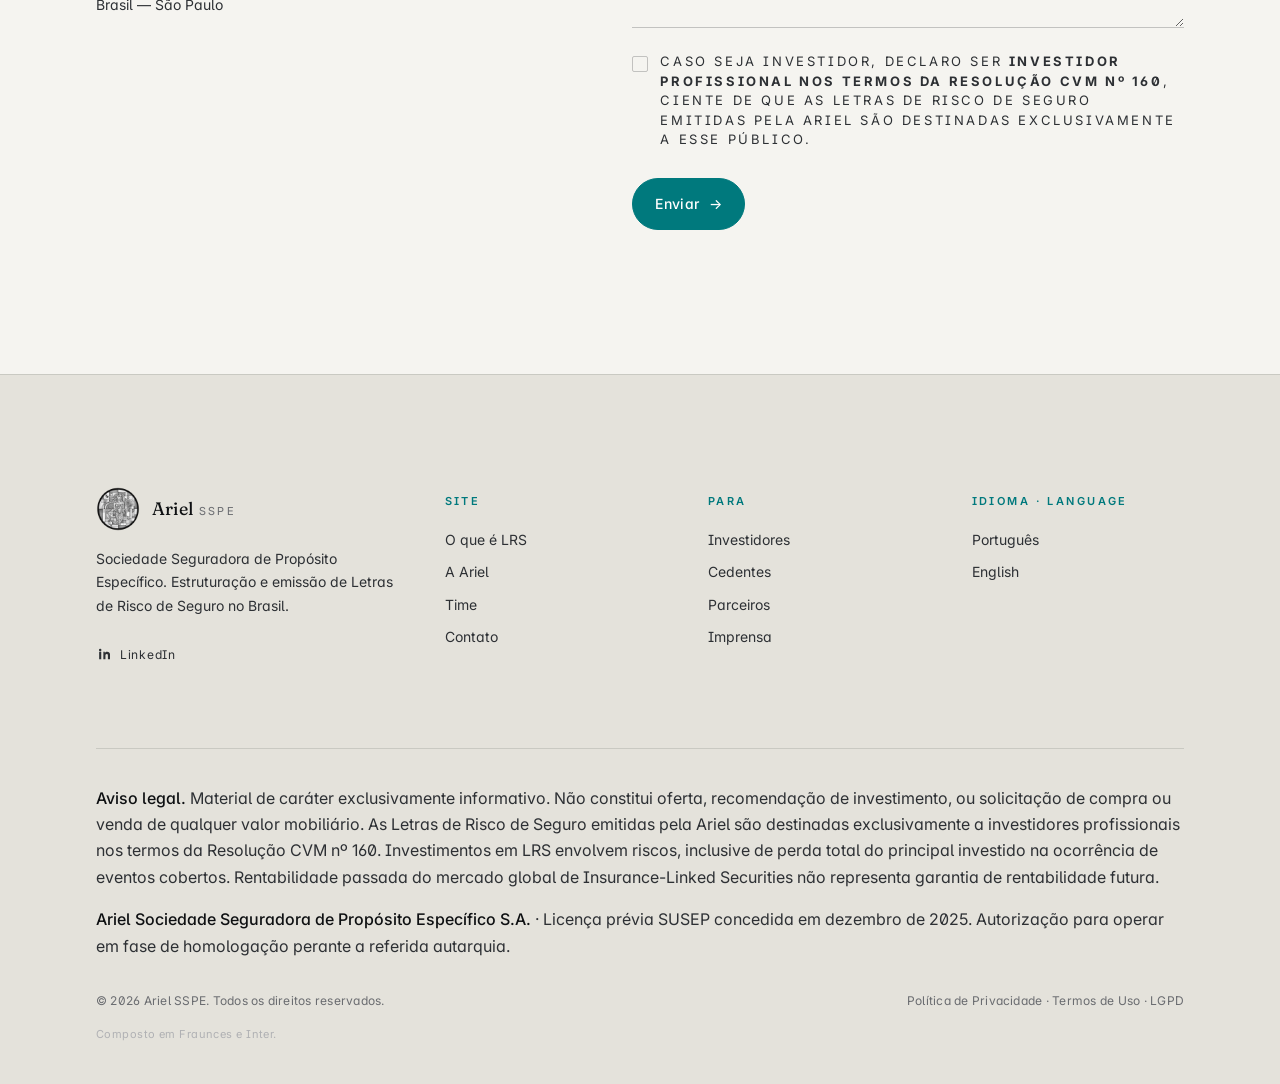
==== commit 7e3a1ccc: "Align Aline and Eduardo subtitles to "· Executivo/a" Both go from bare "Co-fundadora"/"Co-fundador" " ====
--- a/index.html
+++ b/index.html
@@ -330,7 +330,7 @@
     <div class="team-grid">
       <article class="member">
         <h3 class="name">Aline Meza</h3>
-        <div class="role">Co-fundadora</div>
+        <div class="role">Co-fundadora · Executiva</div>
         <p>
           Especialista em ILS e resseguro estruturado, com mais de uma década de experiência no mercado de resseguro na América Latina. Construiu trajetória de alto impacto em uma das maiores resseguradoras globais, estruturando tratados em resseguro tradicional e estruturado, e liderou tecnicamente a estruturação e emissão da primeira LRS do Brasil. Engenheira Química pelo Mauá, certificada em <em>The Fundamentals of ILS</em> e integrante da turma inaugural do curso presencial de ILS na Suíça. Eleição sujeita a homologação perante a SUSEP.
         </p>
@@ -339,7 +339,7 @@
 
       <article class="member">
         <h3 class="name">Eduardo Póvoa</h3>
-        <div class="role">Co-fundador</div>
+        <div class="role">Co-fundador · Executivo</div>
         <p>
           Mais de duas décadas como Controller, gerente financeiro e contábil em seguradoras e resseguradoras locais. Foi controller de uma resseguradora brasileira e gerente contábil de grupos seguradores e resseguradores globais de primeira linha. Background sólido em compliance contábil e regulatório do setor. Pós-graduação em Gestão de Seguros e Previdência pelo Mackenzie e MBA em Finanças pelo Ibmec.
         </p>
@@ -352,7 +352,7 @@
         <p>
           Ampla experiência nos setores de seguros, resseguros e previdência, com atuação nas áreas atuarial, técnica, de produtos e gestão financeira. Construiu sua trajetória em instituições de destaque, incluindo Itaú Seguros e Terra Brasis Resseguros. Mais recentemente, foi diretor estatutário da Andrina SSPE, onde participou do desenvolvimento e da operação da primeira emissão de LRS realizada no Brasil. Eleição sujeita a homologação perante a SUSEP.
         </p>
-        <a href="https://www.linkedin.com/in/laercio-vicente/" target="_blank" rel="noopener" class="link">LinkedIn <span class="arrow">→</span></a>
+        <a href="https://www.linkedin.com/in/laercio-vicente-73ba3432" target="_blank" rel="noopener" class="link">LinkedIn <span class="arrow">→</span></a>
       </article>
 
       <article class="member">
